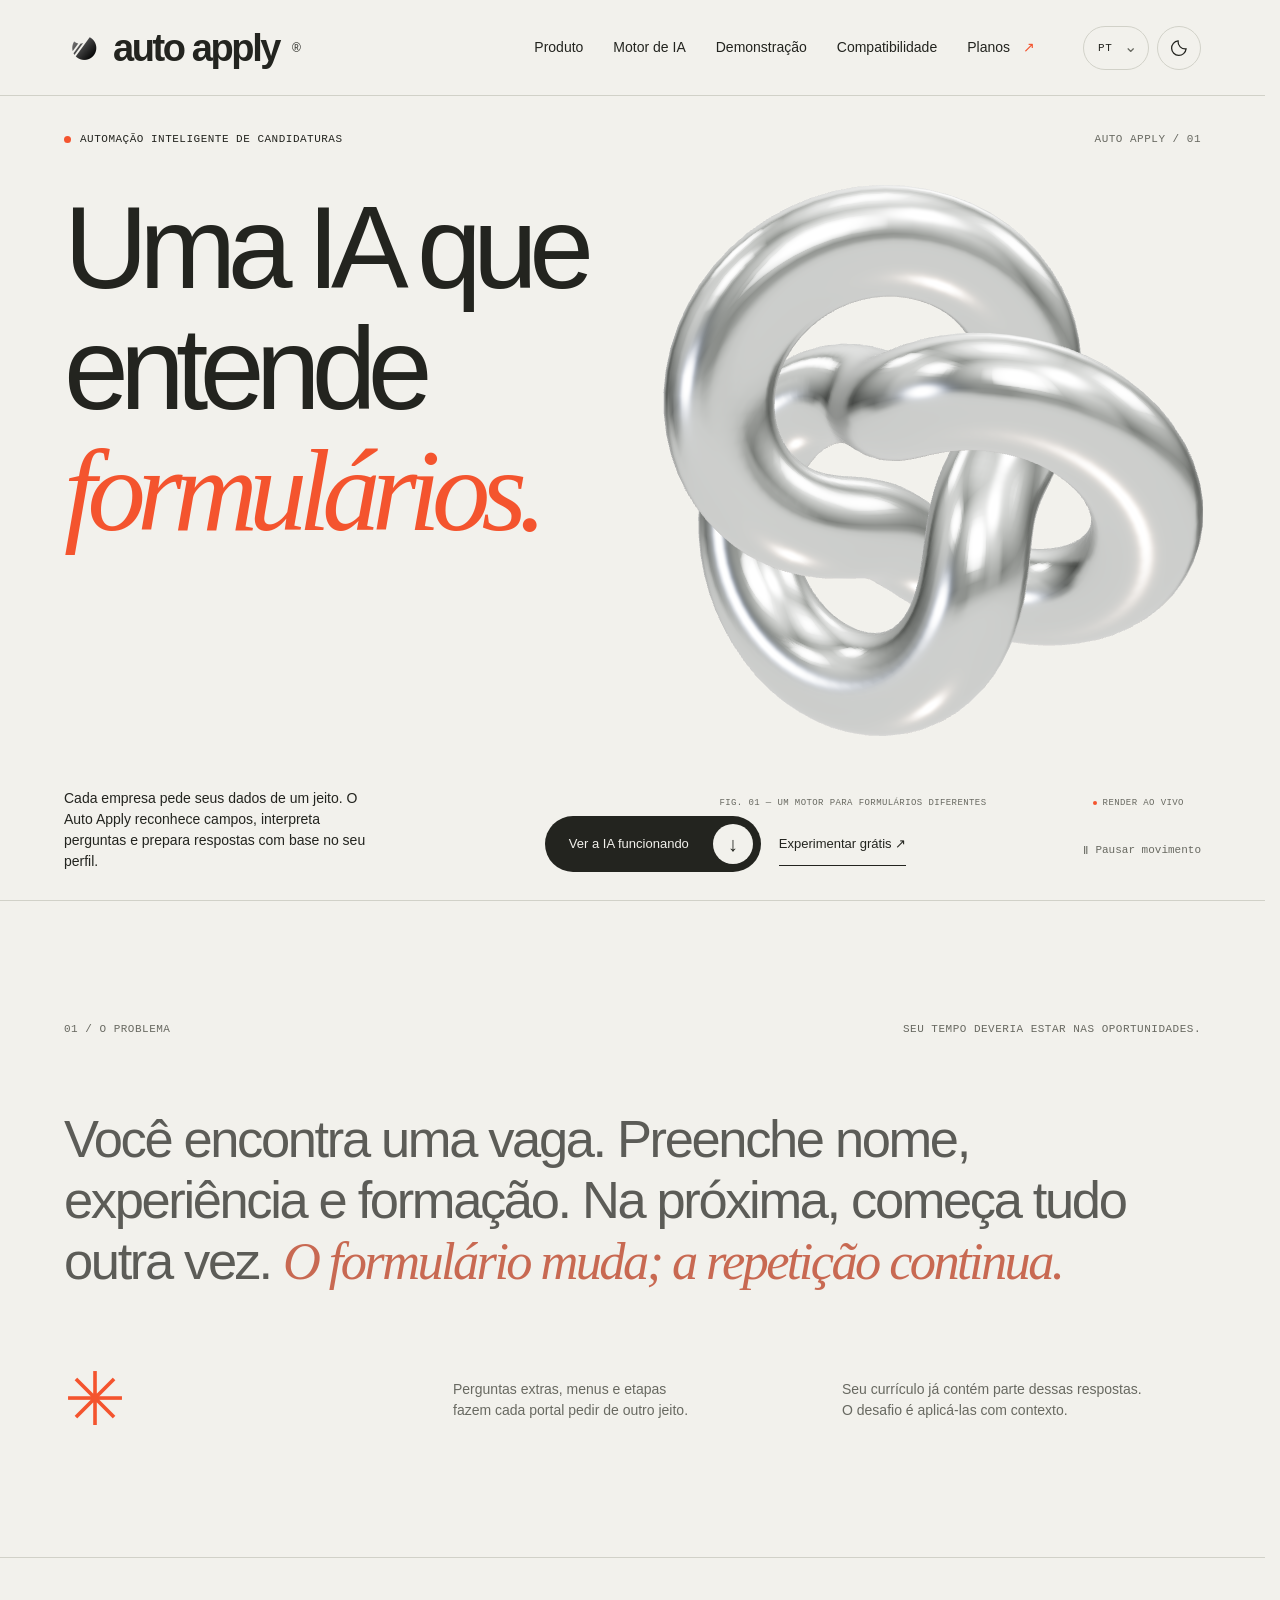
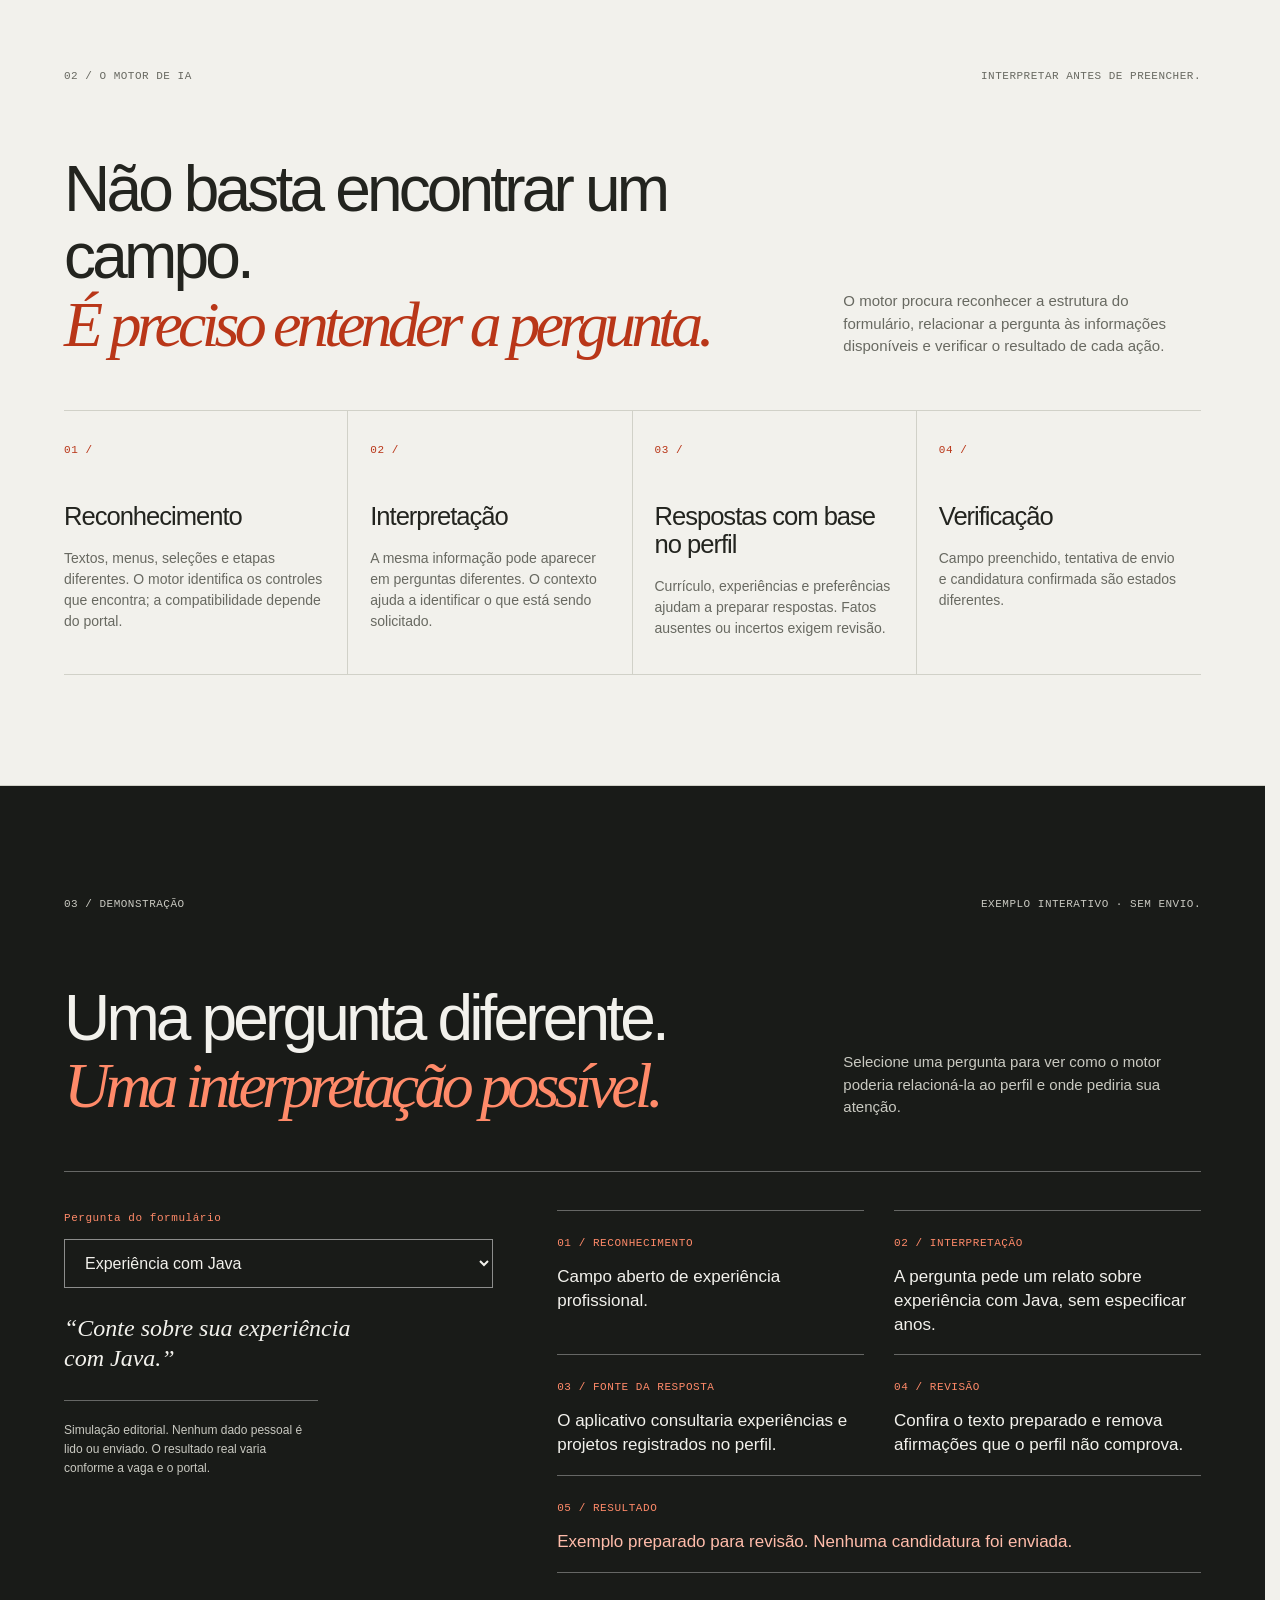
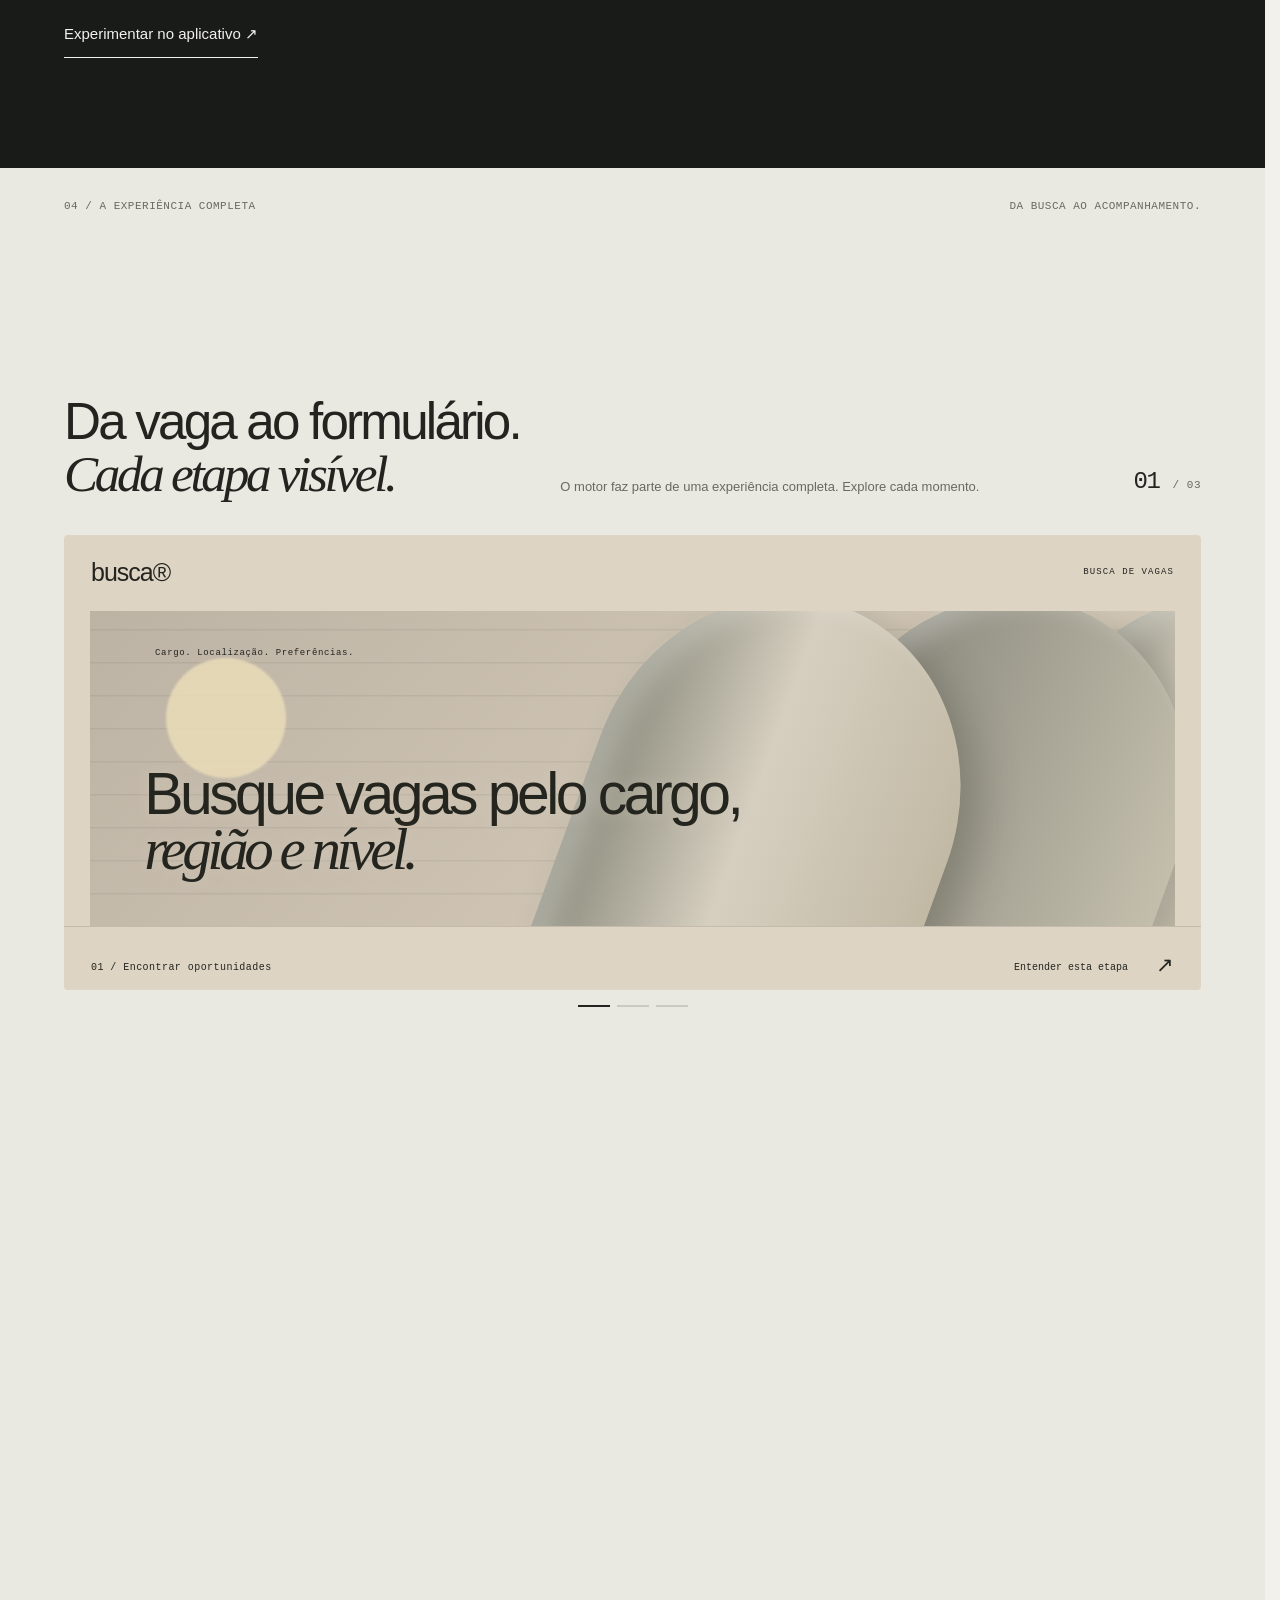
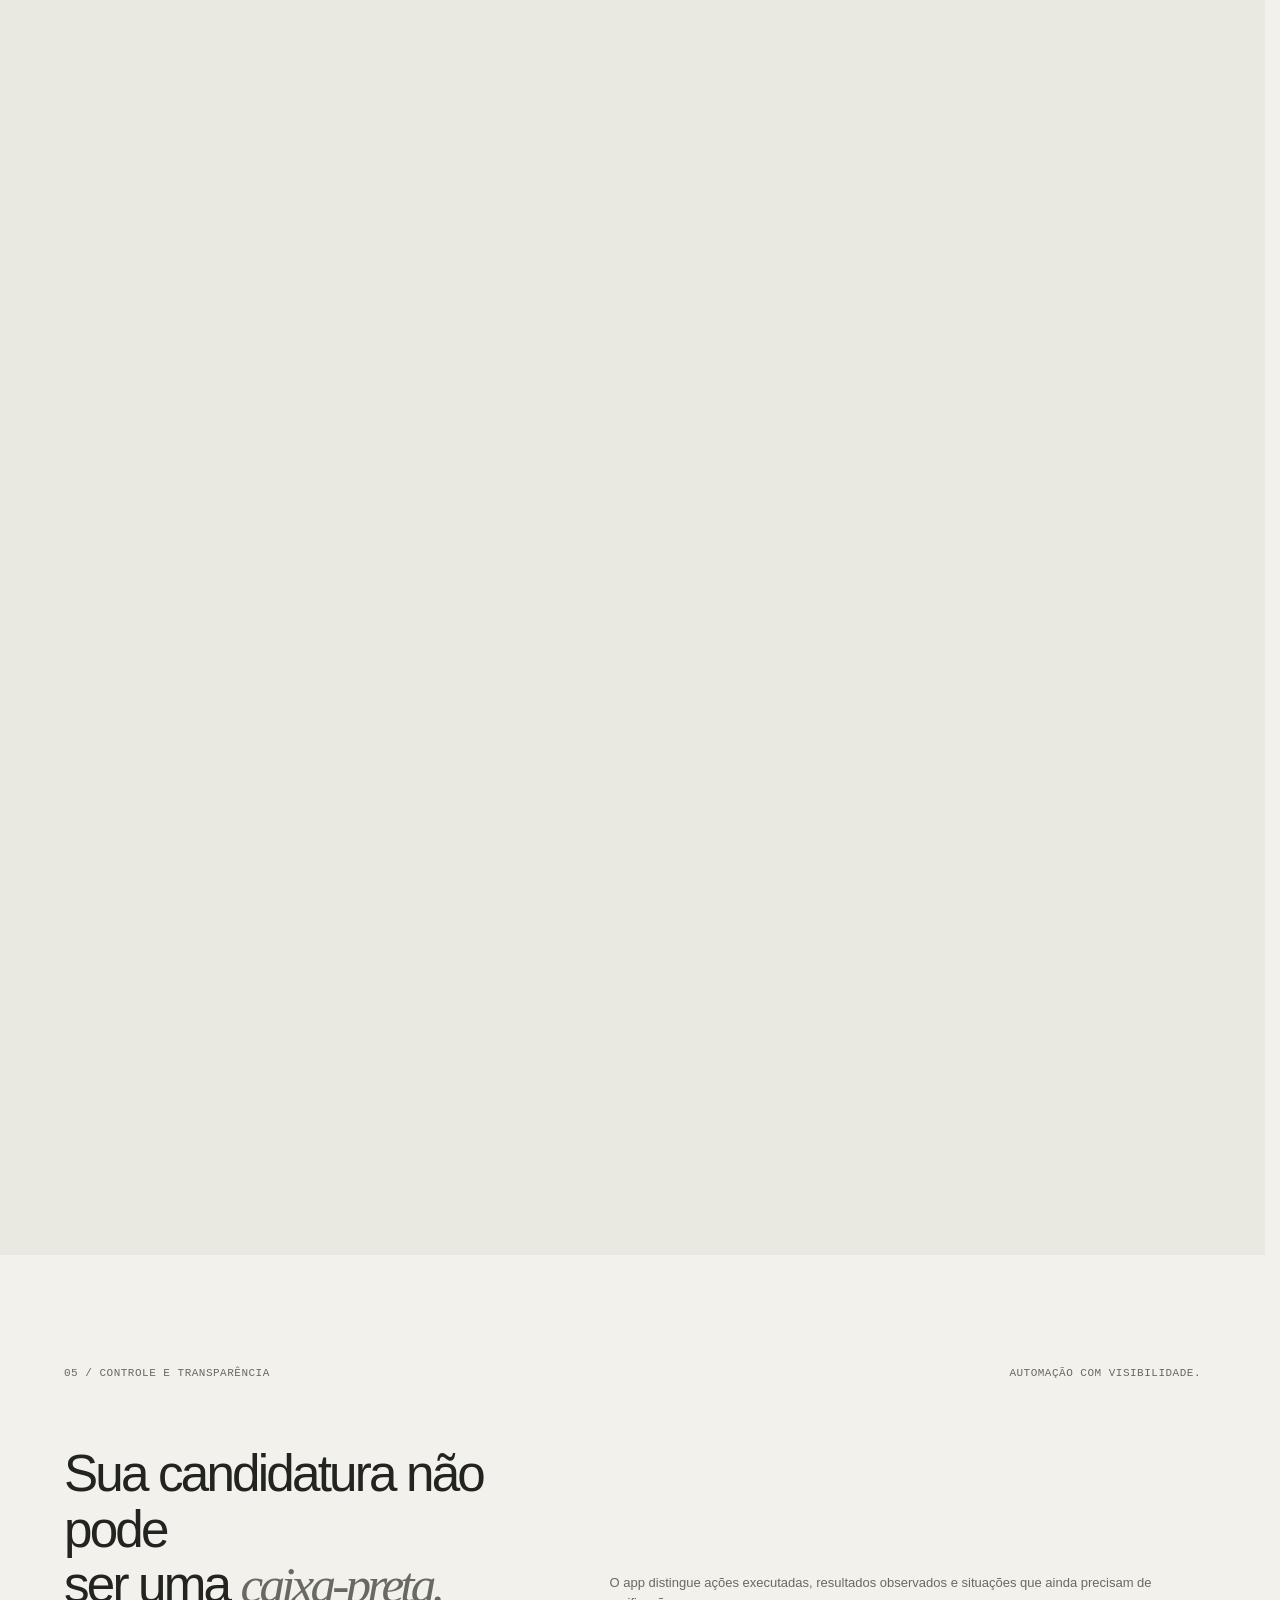
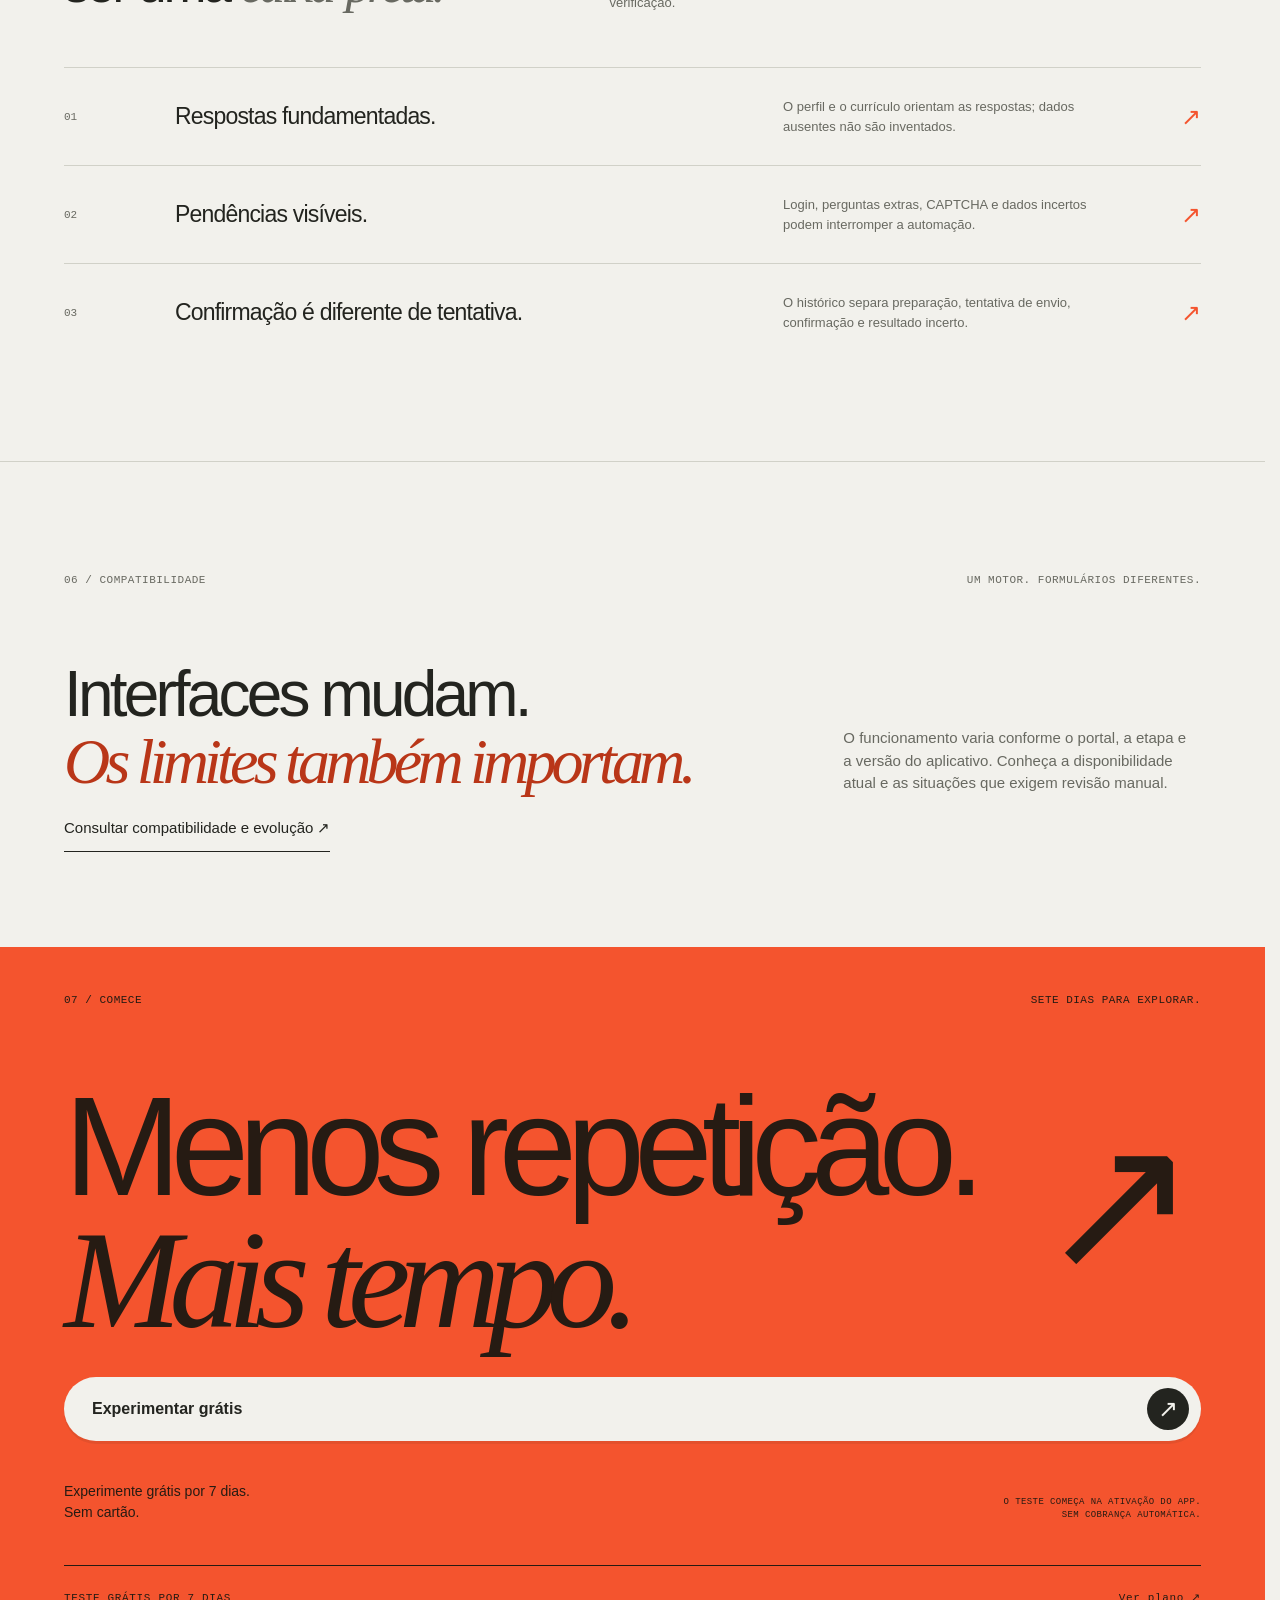
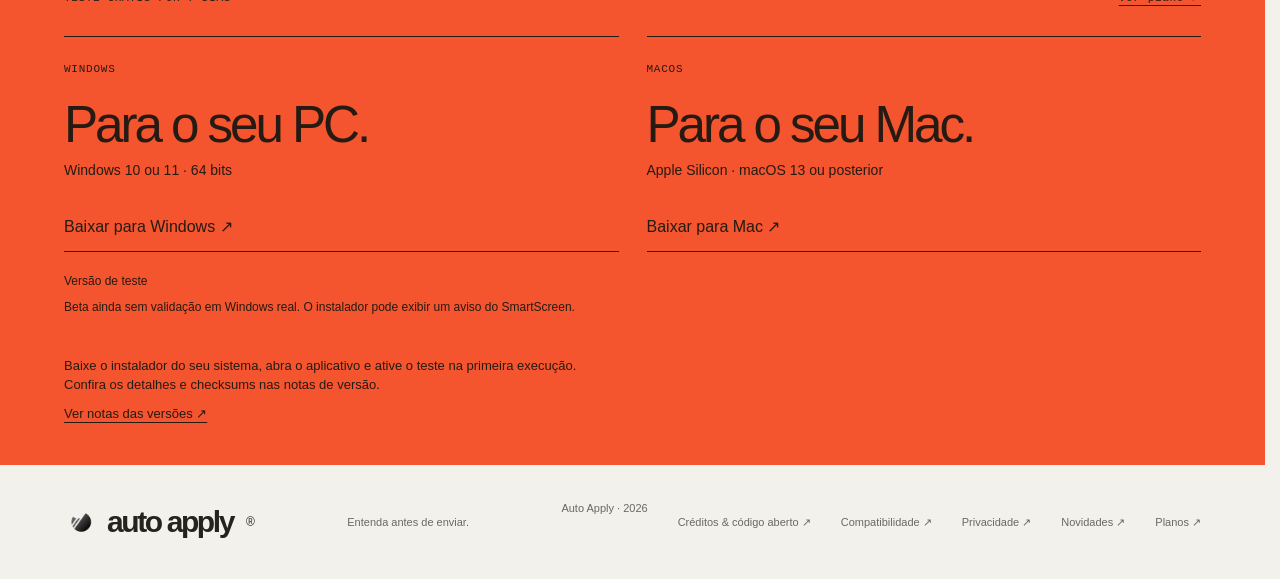
==== docs/index.html @ b6e3bd0e "Pin build 217 as site download fallback" ====
<!DOCTYPE html>

<html lang="pt-BR">
<head>
<meta charset="utf-8"/>
<meta content="width=device-width,initial-scale=1" name="viewport"/>
<script src="bootstrap.js"></script>
<meta content="#f2f1ec" name="theme-color"/>
<meta content="Conheça o motor do Auto Apply: ele interpreta formulários, prepara respostas com seu perfil e distingue etapas de candidaturas confirmadas." name="description"/>
<title>Auto Apply — Uma IA que entende formulários de candidatura.</title>
<link rel="icon" type="image/svg+xml" href="assets/app-icon.png"/><link rel="apple-touch-icon" href="assets/app-icon.png"/><link href="style.css?v=213" rel="stylesheet"/>
<script type="importmap">
      { "imports": { "three": "./vendor/three.module.js" } }
    </script>
<script defer="" src="vendor/gsap.min.js"></script>
<script defer="" src="vendor/ScrollTrigger.min.js"></script>
<script defer="" src="downloads.js?v=217"></script>
<meta content="website" property="og:type"/>
<meta content="Auto Apply — Uma IA que entende formulários de candidatura." property="og:title"/>
<meta content="Conheça o motor do Auto Apply: ele interpreta formulários, prepara respostas com seu perfil e distingue etapas de candidaturas confirmadas." property="og:description"/>
<meta content="https://souzaeu.github.io/Auto-apply-downloads/assets/app-icon.png" property="og:image"/><meta content="pt_BR" property="og:locale"/>
</head>
<body>
<a class="skip" data-i18n="skip" href="#main">Ir ao conteúdo</a>
<div aria-hidden="true" class="progress"></div>
<header class="header">
<a aria-label="Auto Apply, início" class="logo" data-i18n-aria-label="home" href="#inicio"><img src="assets/app-icon.png" alt=""/>auto apply<sup>®</sup></a>
<nav aria-label="Principal" class="nav" data-i18n-aria-label="nav">
<a data-i18n="nav.vision" href="#visao">Produto</a><a data-i18n="nav.process" href="#motor">Motor de IA</a><a data-i18n="nav.explorations" href="#demonstracao">Demonstração</a><a data-i18n="nav.compatibility" href="compatibilidade.html">Compatibilidade</a><a class="text-button" data-i18n="nav.create" href="planos.html">Planos <span>↗</span></a>
</nav>
<div class="header-actions">
<div class="preferences">
<label class="language-control"><span class="sr-only" data-i18n="language">Idioma</span><select aria-label="Idioma" class="language-select" data-i18n-aria-label="language">
<option lang="pt-BR" value="pt-BR">PT</option>
<option lang="en" value="en">EN</option>
<option lang="es" value="es">ES</option></select><span aria-hidden="true">⌄</span></label><button aria-label="Ativar tema escuro" class="theme-toggle" type="button">
<svg aria-hidden="true" class="icon-moon" fill="none" stroke="currentColor" stroke-width="1.5" viewbox="0 0 24 24">
<path d="M20.5 13.1A8.7 8.7 0 0 1 10.9 3.5a8.7 8.7 0 1 0 9.6 9.6Z"></path></svg><svg aria-hidden="true" class="icon-sun" fill="none" stroke="currentColor" stroke-width="1.5" viewbox="0 0 24 24">
<circle cx="12" cy="12" r="3.5"></circle>
<path d="M12 2v2m0 16v2M2 12h2m16 0h2M5 5l1.5 1.5m11 11L19 19M5 19l1.5-1.5m11-11L19 5"></path>
</svg>
</button>
</div>
<button aria-controls="mobile-nav" aria-expanded="false" aria-haspopup="dialog" class="menu-button" data-i18n="menu" type="button">
          Menu <span aria-hidden="true" class="menu-icon"><i></i><i></i></span>
</button>
</div>
</header>
<dialog aria-labelledby="menu-title" class="mobile-nav" id="mobile-nav">
<div class="mobile-nav-head">
<span data-i18n="menu.title" id="menu-title">Explore o Auto Apply</span><button aria-label="Fechar menu" class="mobile-close" data-i18n-aria-label="menu.close" type="button">
          ×
        </button>
</div>
<nav aria-label="Navegação móvel" data-i18n-aria-label="menu.nav">
<a data-i18n="mobile.vision" href="#visao"><small>01</small>Produto<span aria-hidden="true">↗</span></a><a data-i18n="mobile.process" href="#motor"><small>02</small>Motor de IA<span aria-hidden="true">↗</span></a><a data-i18n="mobile.explorations" href="#demonstracao"><small>03</small>Demonstração<span aria-hidden="true">↗</span></a><a data-i18n="mobile.compatibility" href="compatibilidade.html"><small>04</small>Compatibilidade<span aria-hidden="true">↗</span></a><a data-i18n="mobile.plans" href="planos.html"><small>05</small>Planos<span aria-hidden="true">↗</span></a><a data-i18n="mobile.contact" href="#download"><small>06</small>Baixar<span aria-hidden="true">↗</span></a>
</nav>
<a class="mobile-cta" data-i18n="start" href="#download">Experimentar grátis <span aria-hidden="true">↗</span></a>
<p class="mobile-nav-note" data-i18n="menu.note">Sua busca começa por aqui.</p>
<div class="mobile-preferences">
<span data-i18n="preferences">Do seu jeito</span>
<div class="preferences">
<label class="language-control"><span class="sr-only" data-i18n="language">Idioma</span><select aria-label="Idioma" class="language-select" data-i18n-aria-label="language">
<option lang="pt-BR" value="pt-BR">PT</option>
<option lang="en" value="en">EN</option>
<option lang="es" value="es">ES</option></select><span aria-hidden="true">⌄</span></label><button aria-label="Ativar tema escuro" class="theme-toggle" type="button">
<svg aria-hidden="true" class="icon-moon" fill="none" stroke="currentColor" stroke-width="1.5" viewbox="0 0 24 24">
<path d="M20.5 13.1A8.7 8.7 0 0 1 10.9 3.5a8.7 8.7 0 1 0 9.6 9.6Z"></path></svg><svg aria-hidden="true" class="icon-sun" fill="none" stroke="currentColor" stroke-width="1.5" viewbox="0 0 24 24">
<circle cx="12" cy="12" r="3.5"></circle>
<path d="M12 2v2m0 16v2M2 12h2m16 0h2M5 5l1.5 1.5m11 11L19 19M5 19l1.5-1.5m11-11L19 5"></path>
</svg>
</button>
</div>
</div>
</dialog>
<main id="main">
<section class="hero wrap" id="inicio">
<div class="eyebrow hero-label" data-i18n="hero.label"><i></i> AUTOMAÇÃO INTELIGENTE DE CANDIDATURAS <span class="concept">AUTO APPLY / 01</span></div>
<div class="hero-type">
<h1>
<span class="line"><span data-i18n="hero.line1">Uma IA que</span></span><span class="line"><span data-i18n="hero.line2">entende</span></span><span class="line"><span class="italic" data-i18n="hero.line3">formulários.</span></span>
</h1>
</div>
<div aria-label="Escultura metálica tridimensional em movimento" class="sculpture" data-i18n-aria-label="sculpture" role="img">
<div aria-hidden="true" class="sculpture-fallback"></div>
<canvas aria-hidden="true" id="sculpture"></canvas>
<div class="object-caption">
<span data-i18n="sculpture.caption">FIG. 01 — UM MOTOR PARA FORMULÁRIOS DIFERENTES</span><span class="live-dot" data-i18n="render.fallback">MODO COMPATÍVEL</span>
</div>
</div>
<div class="hero-bottom">
<p data-i18n="hero.note">Cada empresa pede seus dados de um jeito. O Auto Apply reconhece campos, interpreta perguntas e prepara respostas com base no seu perfil.</p>
<div class="hero-links"><a class="round-link" href="#demonstracao"><span data-i18n="explore">Ver a IA funcionando</span><b aria-hidden="true">↓</b></a><a class="hero-trial" href="#download" data-i18n="hero.trial">Experimentar grátis ↗</a></div><button aria-label="Reduzir movimento" aria-pressed="false" class="motion" id="motion">
            Ⅱ <span>Pausar movimento</span>
</button>
</div>
</section>
<section class="vision wrap" id="visao" tabindex="-1">
<div class="section-tag">
<span data-i18n="vision.tag">01 / O PROBLEMA</span><span data-i18n="vision.tagline">SEU TEMPO DEVERIA ESTAR NAS OPORTUNIDADES.</span>
</div>
<h2 class="manifesto" data-i18n="vision.manifesto">Você encontra uma vaga. Preenche nome, experiência e formação. Na próxima, começa tudo outra vez. <em>O formulário muda; a repetição continua.</em></h2>
<div class="vision-bottom">
<span aria-hidden="true" class="asterisk">✳</span>
<p data-i18n="vision.parts">Perguntas extras, menus e etapas<br/>fazem cada portal pedir de outro jeito.</p>
<p data-i18n="vision.lab">Seu currículo já contém parte dessas respostas.<br/>O desafio é aplicá-las com contexto.</p>
</div>
</section>
<section class="product-section wrap" id="motor">
<div class="section-tag"><span data-i18n="motor.tag">02 / O MOTOR DE IA</span><span data-i18n="motor.tagline">INTERPRETAR ANTES DE PREENCHER.</span></div>
<div class="product-heading"><h2 data-i18n="motor.title">Não basta encontrar um campo.<br/><em>É preciso entender a pergunta.</em></h2><p data-i18n="motor.intro">O motor procura reconhecer a estrutura do formulário, relacionar a pergunta às informações disponíveis e verificar o resultado de cada ação.</p></div>
<div class="capability-grid">
<article><span>01 /</span><h3 data-i18n="motor.recognition">Reconhecimento</h3><p data-i18n="motor.recognition.body">Textos, menus, seleções e etapas diferentes. O motor identifica os controles que encontra; a compatibilidade depende do portal.</p></article>
<article><span>02 /</span><h3 data-i18n="motor.interpretation">Interpretação</h3><p data-i18n="motor.interpretation.body">A mesma informação pode aparecer em perguntas diferentes. O contexto ajuda a identificar o que está sendo solicitado.</p></article>
<article><span>03 /</span><h3 data-i18n="motor.answers">Respostas com base no perfil</h3><p data-i18n="motor.answers.body">Currículo, experiências e preferências ajudam a preparar respostas. Fatos ausentes ou incertos exigem revisão.</p></article>
<article><span>04 /</span><h3 data-i18n="motor.verification">Verificação</h3><p data-i18n="motor.verification.body">Campo preenchido, tentativa de envio e candidatura confirmada são estados diferentes.</p></article>
</div>
</section>
<section class="demo-section wrap" id="demonstracao">
<div class="section-tag"><span data-i18n="demo.tag">03 / DEMONSTRAÇÃO</span><span data-i18n="demo.tagline">EXEMPLO INTERATIVO · SEM ENVIO.</span></div>
<div class="product-heading"><h2 data-i18n="demo.title">Uma pergunta diferente.<br/><em>Uma interpretação possível.</em></h2><p data-i18n="demo.intro">Selecione uma pergunta para ver como o motor poderia relacioná-la ao perfil e onde pediria sua atenção.</p></div>
<div class="demo-shell"><div class="demo-picker"><label for="demo-question" data-i18n="demo.label">Pergunta do formulário</label><select id="demo-question"><option value="experience" data-i18n="demo.option.experience">Experiência com Java</option><option value="education" data-i18n="demo.option.education">Formação acadêmica</option><option value="authorization" data-i18n="demo.option.authorization">Autorização de trabalho</option></select><p class="demo-question-text" id="demo-question-text">“Conte sobre sua experiência com Java.”</p><p data-i18n="demo.disclaimer">Simulação editorial. Nenhum dado pessoal é lido ou enviado. O resultado real varia conforme a vaga e o portal.</p></div><div class="demo-result" aria-live="polite" aria-atomic="true"><div><small data-i18n="demo.field">01 / RECONHECIMENTO</small><p id="demo-recognition">Campo aberto de experiência profissional.</p></div><div><small data-i18n="demo.meaning">02 / INTERPRETAÇÃO</small><p id="demo-interpretation">A pergunta pede um relato sobre experiência com Java, sem especificar anos.</p></div><div><small data-i18n="demo.source">03 / FONTE DA RESPOSTA</small><p id="demo-source">O aplicativo consultaria experiências e projetos registrados no perfil.</p></div><div><small data-i18n="demo.review">04 / REVISÃO</small><p id="demo-review">Confira o texto preparado e remova afirmações que o perfil não comprova.</p></div><div class="demo-status"><small data-i18n="demo.outcome">05 / RESULTADO</small><p id="demo-outcome">Exemplo preparado para revisão. Nenhuma candidatura foi enviada.</p></div></div></div>
<a class="inline-action" data-i18n="demo.cta" href="#download">Experimentar no aplicativo ↗</a>
</section>
<section class="experiments" id="experimentos">
<div class="wrap section-tag">
<span data-i18n="work.tag">04 / A EXPERIÊNCIA COMPLETA</span><span data-i18n="work.tagline">DA BUSCA AO ACOMPANHAMENTO.</span>
</div>
<div class="showcase">
<div class="showcase-sticky">
<div class="showcase-header wrap">
<h2 data-i18n="work.title">A busca, o perfil<br/><em>e cada resultado.</em></h2>
<p data-i18n="work.note">O motor faz parte de uma experiência completa. Explore cada momento.</p>
<span class="scene-count"><b id="scene-number">01</b> / 03</span>
</div>
<div class="project-stage wrap">
<article class="project project-orbe" data-project="0">
<div class="project-meta">
<span data-i18n="stage.search">busca®</span><span data-i18n="orbe.category">BUSCA DE VAGAS</span>
</div>
<div class="orbe-art">
<div class="arch arch-one"></div>
<div class="arch arch-two"></div>
<div class="arch arch-three"></div>
<div class="orbe-sun"></div>
<div class="art-caption" data-i18n="orbe.title">Encontre<br/><em>oportunidades.</em></div>
<span class="art-note" data-i18n="orbe.note">Cargo. Localização. Preferências.</span>
</div>
<div class="project-foot">
<span data-i18n="orbe.discipline">01 / Encontrar oportunidades</span><button aria-label="Entender a busca de vagas" data-case="orbe" data-i18n="case.explore" data-i18n-aria-label="orbe.explore">Entender esta etapa <span>↗</span></button>
</div>
</article>
<article class="project project-nexo" data-project="1">
<div class="project-meta">
<span data-i18n="stage.prepare">perfil✳</span><span data-i18n="nexo.category">PERFIL &amp; CURRÍCULO</span>
</div>
<div class="nexo-art">
<div class="nexo-head" data-i18n="nexo.title">Seu currículo vira<br/><em>respostas.</em></div>
<div aria-hidden="true" class="orbit-system">
<div class="orbit o1"></div>
<div class="orbit o2"></div>
<div class="orbit o3"></div>
<div class="orbit-core">a.</div>
<div class="orbit-satellite">↗</div>
</div>
<div class="nexo-chip" data-i18n="nexo.note">Seus dados, no lugar certo.</div>
</div>
<div class="project-foot">
<span data-i18n="nexo.discipline">02 / Preparar candidaturas</span><button aria-label="Entender a preparação" data-case="nexo" data-i18n="case.explore" data-i18n-aria-label="nexo.explore">Entender esta etapa <span>↗</span></button>
</div>
</article>
<article class="project project-essencia" data-project="2">
<div class="project-meta">
<span data-i18n="stage.follow">histórico.</span><span data-i18n="essencia.category">ACOMPANHAMENTO</span>
</div>
<div class="essencia-art">
<div class="essencia-title" data-i18n="essencia.title">Saiba o que foi<br/><em>confirmado.</em></div>
<div aria-hidden="true" class="vase">
<div class="vase-neck"></div>
<div class="vase-body"></div>
<div class="vase-shadow"></div>
<div class="stem s1"></div>
<div class="stem s2"></div>
</div>
<span class="essencia-note" data-i18n="essencia.note">Pendências. Envios. Recibos.</span>
</div>
<div class="project-foot">
<span data-i18n="essencia.discipline">03 / Acompanhar cada etapa</span><button aria-label="Entender o acompanhamento" data-case="essencia" data-i18n="case.explore" data-i18n-aria-label="essencia.explore">Entender esta etapa <span>↗</span></button>
</div>
</article>
</div>
<div aria-hidden="true" class="stage-progress wrap">
<span class="active"></span><span></span><span></span>
</div>
</div>
</div>
</section>
<section class="approach wrap" id="processo">
<div class="section-tag">
<span data-i18n="process.tag">05 / CONTROLE E TRANSPARÊNCIA</span><span data-i18n="process.tagline">AUTOMAÇÃO COM VISIBILIDADE.</span>
</div>
<div class="approach-head">
<h2 data-i18n="process.title">Sua candidatura não pode<br/>ser uma <em>caixa-preta.</em></h2>
<p data-i18n="process.note">O app distingue ações executadas, resultados observados e situações que ainda precisam de verificação.</p>
</div>
<div class="approach-rows">
<article>
<span>01</span>
<h3 data-i18n="process.step1">Respostas fundamentadas.</h3>
<p data-i18n="process.body1">O perfil e o currículo orientam as respostas; dados ausentes não são inventados.</p>
<b aria-hidden="true">↗</b>
</article>
<article>
<span>02</span>
<h3 data-i18n="process.step2">Pendências visíveis.</h3>
<p data-i18n="process.body2">Login, perguntas extras, CAPTCHA e dados incertos podem interromper a automação.</p>
<b aria-hidden="true">↗</b>
</article>
<article>
<span>03</span>
<h3 data-i18n="process.step3">Confirmação é diferente de tentativa.</h3>
<p data-i18n="process.body3">O histórico separa preparação, tentativa de envio, confirmação e resultado incerto.</p>
<b aria-hidden="true">↗</b>
</article>
</div>
</section>
<section class="compat-teaser wrap" id="compatibilidade"><div class="section-tag"><span data-i18n="compat.tag">06 / COMPATIBILIDADE</span><span data-i18n="compat.tagline">UM MOTOR. FORMULÁRIOS DIFERENTES.</span></div><div class="product-heading"><h2 data-i18n="compat.title">Interfaces mudam.<br/><em>Os limites também importam.</em></h2><p data-i18n="compat.body">O funcionamento varia conforme o portal, a etapa e a versão do aplicativo. Conheça a disponibilidade atual e as situações que exigem revisão manual.</p></div><a class="inline-action" data-i18n="compat.cta" href="compatibilidade.html">Consultar compatibilidade e evolução ↗</a></section>
<section class="contact wrap" id="contato">
<div class="section-tag">
<span data-i18n="contact.tag">07 / COMECE</span><span data-i18n="contact.tagline">SETE DIAS PARA EXPLORAR.</span>
</div>
<div class="contact-invite">
<h2 class="contact-title" data-i18n="contact.title">Menos repetição.<br/><em>Mais tempo.</em><span aria-hidden="true" class="contact-arrow">↗</span></h2>
<a class="contact-cta" data-i18n="start" href="#download">Experimentar grátis <span aria-hidden="true">↗</span></a>
</div>
<div class="contact-bottom">
<p data-i18n="contact.note">Experimente grátis por 7 dias.<br/>Sem cartão.</p>
<span data-i18n="contact.demo">O TESTE COMEÇA NA ATIVAÇÃO DO APP.<br/>SEM COBRANÇA AUTOMÁTICA.</span>
</div>
<div class="auto-downloads" id="download">
<div class="auto-download-heading"><span data-i18n="download.tag">TESTE GRÁTIS POR 7 DIAS</span><a data-i18n="download.plans" href="planos.html">Ver plano ↗</a></div>
<div class="auto-download-grid">
<article data-platform-card="windows"><span class="auto-platform">WINDOWS</span><h3 data-i18n="download.windows.title">Para o seu PC.</h3><p data-i18n="download.windows.note">Windows 10 ou 11 · 64 bits</p><a data-download-platform="windows" data-i18n="download.windows.button" href="https://github.com/SouzaEu/Auto-apply-downloads/releases/download/v2026.11.15.217-windows-beta/CV-Auto-Windows-Setup.exe">Baixar para Windows ↗</a><p class="auto-fine" data-platform-status="windows">Versão beta</p><p class="auto-fine" data-i18n="download.windows.warning">Beta ainda sem validação em Windows real. O instalador pode exibir um aviso do SmartScreen.</p></article>
<article data-platform-card="macos"><span class="auto-platform">MACOS</span><h3 data-i18n="download.macos.title">Para o seu Mac.</h3><p data-i18n="download.macos.note">Apple Silicon · macOS 13 ou posterior</p><a data-download-platform="macos" data-i18n="download.macos.button" href="https://github.com/SouzaEu/Auto-apply-downloads/releases/download/v2026.11.15.217/CV-Auto-macos-arm64.dmg">Baixar para Mac ↗</a></article>
</div>
<p class="download-instructions" data-i18n="download.instructions">Baixe o instalador do seu sistema, abra o aplicativo e ative o teste na primeira execução. Confira os detalhes e checksums nas notas de versão.</p><a class="download-releases" data-i18n="plan.releases" href="https://github.com/SouzaEu/Auto-apply-downloads/releases">Ver notas das versões ↗</a>
</div></section>
</main>
<footer class="footer wrap">
<a class="logo" href="#inicio"><img src="assets/app-icon.png" alt=""/>auto apply<sup>®</sup></a><span data-i18n="footer.tagline">Entenda antes de enviar.</span>
<div>
<span data-i18n="footer.concept">Auto Apply · 2026</span><a data-i18n="footer.credits" href="CREDITOS.md">Créditos &amp; código aberto ↗</a>
<a data-i18n="footer.compatibility" href="compatibilidade.html">Compatibilidade ↗</a><a data-i18n="footer.privacy" href="compatibilidade.html#privacidade">Privacidade ↗</a><a data-i18n="footer.changelog" href="https://github.com/SouzaEu/Auto-apply-downloads/releases">Novidades ↗</a><a data-i18n="footer.plans" href="planos.html">Planos ↗</a></div>
</footer>
<dialog aria-labelledby="case-title" class="dialog case-dialog" id="case-dialog">
<button aria-label="Fechar" class="dialog-close" data-i18n-aria-label="close">×</button>
<div class="eyebrow" data-i18n="case.tag">ETAPA DO AUTO APPLY</div>
<h2 id="case-title"></h2>
<p id="case-description"></p>
<dl>
<dt data-i18n="case.direction">O que acontece</dt>
<dd id="case-direction"></dd>
<dt data-i18n="case.intent">Sua revisão</dt>
<dd id="case-intent"></dd>
</dl>
<p class="small" data-i18n="case.note">As ilustrações são conceituais. Os resultados reais dependem de cada vaga e portal.</p>
<button class="button" data-i18n="case.next" id="case-next">Ver downloads ↗</button>
</dialog>
<noscript><div class="nojs" data-i18n="nojs">Você pode ler esta página sem JavaScript. Ative-o para usar o menu, idiomas, 3D e rolagem interativa.</div></noscript>
<script src="scene.js?v=200" type="module"></script>
<script src="app.js?v=200" type="module"></script>
<script src="demo.js?v=211" type="module"></script>
</body>
</html>
---- docs/style.css ----
@font-face {
  font-family: Forma;
  src: local('Helvetica Neue');
  font-display: swap;
}
:root {
  --paper: #f2f1ec;
  --ink: #23241f;
  --muted: #686961;
  --line: #d1d1c8;
  --accent: #f4542e;
  --ease: cubic-bezier(0.16, 1, 0.3, 1);
}
* {
  box-sizing: border-box;
}
html {
  scroll-padding-top: 95px;
}
body {
  margin: 0;
  color: var(--ink);
  background: var(--paper);
  font:
    16px/1.5 Forma,
    'Helvetica Neue',
    Arial,
    sans-serif;
  -webkit-font-smoothing: antialiased;
}
button,
a,
input,
textarea,
select {
  -webkit-tap-highlight-color: transparent;
}
a {
  color: inherit;
  text-decoration: none;
}
button {
  font: inherit;
  color: inherit;
  cursor: pointer;
}
button:disabled {
  cursor: default;
}
button,
a {
  touch-action: manipulation;
}
button {
  border: 0;
  background: none;
}
a:focus-visible,
button:focus-visible,
textarea:focus-visible,
select:focus-visible,
summary:focus-visible {
  outline: 2px solid var(--accent);
  outline-offset: 6px;
}
::selection {
  color: var(--paper);
  background: var(--accent);
}
.wrap {
  max-width: 1600px;
  margin: 0 auto;
  padding-left: 5vw;
  padding-right: 5vw;
}
.header {
  height: 96px;
  display: flex;
  align-items: center;
  justify-content: space-between;
  padding: 0 5vw;
  border-bottom: 1px solid var(--line);
  position: relative;
  z-index: 5;
}
.logo {
  display: inline-flex;
  align-items: center;
  gap: 9px;
  white-space: nowrap;
  font-size: 38px;
  line-height: 1;
  font-weight: 650;
  letter-spacing: -2.4px;
}
.logo img {
  width: 40px;
  height: 40px;
  padding: 4px;
  border-radius: 10px;
  background: transparent;
  object-fit: contain;
  flex: none;
}
.logo sup {
  font: 12px Arial;
  vertical-align: top;
  margin-left: 4px;
  letter-spacing: 0;
}
.nav {
  display: flex;
  align-items: center;
  gap: 42px;
  font-size: 14px;
}
.nav sup {
  font-size: 9px;
  margin-left: 3px;
  color: var(--muted);
}
.nav a {
  position: relative;
}
.nav a:after {
  content: '';
  height: 1px;
  position: absolute;
  left: 0;
  right: 0;
  bottom: -5px;
  background: var(--ink);
  transform: scaleX(0);
  transform-origin: left;
  transition: transform 0.4s var(--ease);
}
.nav a:hover:after {
  transform: scaleX(1);
}
.text-button {
  padding: 0;
  text-align: left;
}
.text-button span {
  margin-left: 13px;
  color: var(--accent);
}
.progress {
  position: fixed;
  top: 0;
  left: 0;
  height: 3px;
  background: var(--accent);
  width: 100%;
  transform: scaleX(0);
  transform-origin: left;
  z-index: 20;
  pointer-events: none;
}
.eyebrow,
.section-tag,
.object-caption,
.scene-count,
.project-meta,
.project-foot,
.stage-progress,
.small,
.contact-bottom > span {
  font:
    11px/1.5 'Courier New',
    monospace;
  letter-spacing: 0.045em;
}
.hero {
  position: relative;
  min-height: calc(100svh - 96px);
  padding-top: 35px;
  display: flex;
  flex-direction: column;
  isolation: isolate;
}
.hero-label {
  display: flex;
  align-items: center;
  gap: 9px;
  position: relative;
  z-index: 2;
}
.hero-label i {
  width: 7px;
  height: 7px;
  background: var(--accent);
  border-radius: 100%;
  display: inline-block;
}
.concept {
  margin-left: auto;
  color: var(--muted);
}
.hero-type {
  position: relative;
  z-index: 2;
  pointer-events: none;
  padding: 46px 0 38px;
  width: 65%;
}
h1 {
  font-size: clamp(76px, 9.1vw, 156px);
  line-height: 0.94;
  letter-spacing: -0.075em;
  font-weight: 500;
  margin: 0;
}
.line {
  display: block;
  padding-bottom: 0.1em;
  overflow: hidden;
}
.line > span {
  display: block;
}
.italic,
em {
  font-family: Georgia, 'Times New Roman', serif;
  font-weight: 400;
  font-style: italic;
  letter-spacing: -0.075em;
}
.italic {
  color: var(--accent);
}
.sculpture {
  position: absolute;
  z-index: 1;
  right: 1vw;
  top: 40px;
  width: 54%;
  height: calc(100% - 110px);
  min-height: 440px;
  display: grid;
  place-items: center;
  pointer-events: none;
}
.sculpture canvas {
  width: 100%;
  height: 100%;
  position: absolute;
  inset: 0;
  opacity: 0;
  transition: opacity 1s;
}
.sculpture.ready canvas {
  opacity: 1;
}
.sculpture.ready .sculpture-fallback {
  opacity: 0;
}
.sculpture-fallback {
  width: 60%;
  aspect-ratio: 1;
  border-radius: 48%;
  background: conic-gradient(
    from 30deg,
    #9c9e96,
    #eeeeda 12%,
    #454a44 27%,
    #e8e9e4 41%,
    #979d9b 58%,
    #333e3b 65%,
    #d8dbd6 80%,
    #9c9e96
  );
  box-shadow:
    inset 14px 8px 24px #fff9,
    20px 25px 60px #252a2a22;
  transform: rotate(-22deg);
  transition: opacity 0.5s;
  mask-image: radial-gradient(circle, transparent 27%, #000 28%);
}
.object-caption {
  position: absolute;
  left: 22%;
  right: 10%;
  bottom: 20px;
  font-size: 9px;
  display: flex;
  justify-content: space-between;
  gap: 15px;
  color: var(--muted);
}
.live-dot:before {
  content: '';
  display: inline-block;
  width: 4px;
  height: 4px;
  background: var(--accent);
  border-radius: 50%;
  margin-right: 6px;
}
.hero-bottom {
  position: relative;
  z-index: 2;
  display: flex;
  justify-content: space-between;
  align-items: flex-end;
  gap: 20px;
  padding-bottom: 28px;
  margin-top: auto;
}
.hero-bottom p {
  font-size: 14px;
  line-height: 1.5;
  margin: 0;
}
.round-link {
  display: flex;
  align-items: center;
  gap: 30px;
  font-size: 12px;
  margin-left: 15%;
}
.round-link b {
  font-size: 22px;
  font-weight: 400;
  border: 1px solid var(--line);
  border-radius: 50%;
  height: 53px;
  width: 53px;
  display: grid;
  place-items: center;
  transition:
    background 0.3s,
    color 0.3s;
}
.round-link:hover b {
  background: var(--ink);
  color: var(--paper);
}
.motion {
  font:
    11px 'Courier New',
    monospace;
  display: flex;
  gap: 7px;
  align-items: center;
  padding: 10px 0;
  color: var(--muted);
}
.vision {
  padding-top: 120px;
  padding-bottom: 120px;
  border-top: 1px solid var(--line);
}
.section-tag {
  display: flex;
  justify-content: space-between;
  gap: 20px;
  padding-bottom: 30px;
  color: var(--muted);
}
.manifesto {
  font-size: clamp(32px, 4.1vw, 65px);
  font-weight: 400;
  line-height: 1.17;
  letter-spacing: -0.045em;
  max-width: 1100px;
  margin: 40px 0 70px;
}
.manifesto em {
  color: var(--accent);
  letter-spacing: -0.05em;
}
.manifesto .word {
  display: inline-block;
}
.vision-bottom {
  display: grid;
  grid-template-columns: 1fr 1fr 1fr;
  align-items: center;
  gap: 30px;
  font-size: 14px;
  color: var(--muted);
}
.asterisk {
  color: var(--accent);
  font-size: 74px;
  line-height: 1;
}
.vision-bottom p {
  margin: 0;
}
.experiments {
  padding-top: 30px;
  background: #e9e9e2;
}
.showcase {
  position: relative;
}
.showcase-sticky {
  padding-top: 35px;
  padding-bottom: 30px;
}
.showcase-header {
  display: flex;
  align-items: flex-end;
  justify-content: space-between;
  padding-bottom: 35px;
  gap: 30px;
}
.showcase-header h2 {
  font-size: clamp(40px, 4.7vw, 74px);
  letter-spacing: -0.055em;
  line-height: 1.02;
  font-weight: 400;
  margin: 0;
}
.showcase-header h2 em {
  letter-spacing: -0.065em;
}
.showcase-header p {
  font-size: 13px;
  color: var(--muted);
  margin: 0 10% 4px 0;
}
.scene-count {
  color: var(--muted);
  white-space: nowrap;
}
.scene-count b {
  font-weight: 400;
  color: var(--ink);
  font-size: 24px;
  letter-spacing: -0.06em;
  margin-right: 6px;
}
.project-stage {
  position: relative;
}
.project {
  margin-bottom: 25px;
  position: relative;
  overflow: hidden;
  border-radius: 4px;
  background: #ded4c4;
  transform-origin: 50% 50%;
}
.project-meta,
.project-foot {
  display: flex;
  justify-content: space-between;
  align-items: center;
  padding: 19px 27px;
  font-size: 10px;
}
.project-meta > span:first-child {
  font-family: Arial, sans-serif;
  font-size: 25px;
  letter-spacing: -1px;
  font-weight: 500;
}
.project-meta > span:last-child {
  font-size: 9px;
  letter-spacing: 0.12em;
}
.project-foot {
  position: relative;
  z-index: 2;
  border-top: 1px solid #2222;
}
.project-foot button {
  padding: 8px 0;
  font: inherit;
  display: flex;
  align-items: center;
  gap: 28px;
}
.project-foot button span {
  font-size: 21px;
  line-height: 0.5;
  transition: transform 0.3s;
}
.project-foot button:hover span {
  transform: translate(3px, -3px);
}
.orbe-art,
.nexo-art,
.essencia-art {
  height: clamp(300px, 35vh, 440px);
  position: relative;
  overflow: hidden;
  margin: 0 26px;
}
.orbe-art {
  background: repeating-linear-gradient(0deg, transparent 0 31px, #2221 32px 33px), linear-gradient(135deg, #bdb3a4, #ddd2c1);
}
.arch {
  position: absolute;
  bottom: -25%;
  height: 130%;
  width: 34%;
  border-radius: 50% 50% 0 0;
  box-shadow:
    inset 20px 0 25px #fff4,
    25px 10px 40px #39382d44;
  transform: rotate(20deg);
  background: linear-gradient(90deg, #8b8b7c, #d6cfc0 45%, #c2b9a5);
}
.arch-one {
  left: 46%;
  z-index: 2;
}
.arch-two {
  left: 67%;
  z-index: 1;
  background: linear-gradient(90deg, #89887d, #c3beac);
}
.arch-three {
  width: 29%;
  left: 86%;
  z-index: 0;
}
.orbe-sun {
  position: absolute;
  border-radius: 50%;
  height: 120px;
  width: 120px;
  background: #eddfba;
  left: 7%;
  top: 15%;
  filter: blur(1px);
  opacity: 0.8;
}
.art-caption {
  position: absolute;
  left: 5%;
  bottom: 15%;
  font-size: clamp(35px, 4.6vw, 73px);
  line-height: 0.95;
  letter-spacing: -0.06em;
  z-index: 3;
  color: #f7f4e8;
}
.art-note {
  position: absolute;
  left: 6%;
  top: 12%;
  font: 9px 'Courier New';
  z-index: 3;
  letter-spacing: 0.07em;
}
.project-nexo {
  background: #c6c6ef;
}
.nexo-mark {
  margin-left: 3px;
  color: #5b45c4;
}
.nexo-art {
  background: repeating-linear-gradient(90deg, transparent 0 48px, #fff1 49px 50px), linear-gradient(135deg, #323277, #5452a1);
  color: #f0f0ff;
}
.nexo-head {
  position: absolute;
  z-index: 2;
  left: 7%;
  top: 19%;
  font-size: clamp(40px, 5vw, 80px);
  line-height: 0.95;
  letter-spacing: -0.065em;
}
.nexo-head em {
  color: #c0b5fc;
}
.orbit-system {
  position: absolute;
  width: 380px;
  height: 380px;
  right: 2%;
  top: 50%;
  transform: translateY(-50%);
  perspective: 600px;
}
.orbit {
  position: absolute;
  inset: 10%;
  border: 1px solid #c8c0ff88;
  border-radius: 50%;
}
.o1 {
  transform: rotateY(60deg) rotateZ(-20deg);
}
.o2 {
  transform: rotateX(62deg) rotateY(10deg);
}
.o3 {
  transform: rotate(-23deg);
}
.orbit-core {
  position: absolute;
  inset: 33%;
  display: grid;
  place-items: center;
  border-radius: 28%;
  background: linear-gradient(135deg, #d8d1ff, #7b6fcd);
  font-size: 76px;
  font-weight: 600;
  line-height: 1;
  color: #393179;
  box-shadow:
    inset 8px 10px 20px #fff6,
    20px 25px 40px #17173d55;
  transform: rotate(-12deg);
}
.orbit-satellite {
  position: absolute;
  top: 26%;
  right: 6%;
  width: 58px;
  height: 58px;
  display: grid;
  place-items: center;
  border-radius: 50%;
  font-size: 25px;
  color: #393179;
  background: #dcd6ff;
}
.nexo-chip {
  position: absolute;
  bottom: 9%;
  left: 7%;
  font: 10px 'Courier New';
  border: 1px solid #bab3e86b;
  border-radius: 30px;
  padding: 8px 14px;
}
.project-essencia {
  background: #d2d7bd;
}
.essencia-art {
  background: repeating-linear-gradient(0deg, transparent 0 39px, #26331b18 40px 41px), linear-gradient(135deg, #a9b497, #d0d8bf);
}
.essencia-title {
  position: absolute;
  left: 7%;
  top: 20%;
  font-family: Georgia, serif;
  font-size: clamp(40px, 5.5vw, 86px);
  line-height: 0.98;
  letter-spacing: -0.06em;
  color: #f7f2df;
  z-index: 2;
}
.essencia-note {
  position: absolute;
  bottom: 9%;
  left: 7%;
  font: 10px/1.6 'Courier New';
  color: #f7f2df;
}
.vase {
  position: absolute;
  right: 10%;
  top: 7%;
  height: 90%;
  width: 250px;
}
.vase-body {
  position: absolute;
  bottom: 7%;
  left: 10%;
  width: 70%;
  height: 60%;
  border-radius: 42% 42% 35% 35%;
  background: linear-gradient(100deg, #a66345, #dca47c 42%, #c28561 70%, #8c5035);
  box-shadow:
    inset 4px 0 10px #fff3,
    20px 20px 40px #37432a33;
  z-index: 2;
}
.vase-neck {
  position: absolute;
  bottom: 56%;
  left: 34%;
  width: 23%;
  height: 20%;
  border-radius: 5px 5px 30% 30%;
  background: linear-gradient(90deg, #ae6b4c, #d59d75, #a35e40);
  z-index: 3;
}
.vase-shadow {
  position: absolute;
  bottom: 0;
  left: 0;
  width: 100%;
  height: 14%;
  background: #49513855;
  filter: blur(13px);
  border-radius: 50%;
}
.stem {
  position: absolute;
  bottom: 70%;
  left: 45%;
  height: 50%;
  border-left: 3px solid #4f6041;
  transform-origin: bottom;
  transform: rotate(15deg);
  z-index: 1;
}
.stem:before,
.stem:after {
  content: '';
  position: absolute;
  left: 0;
  top: 0;
  width: 45px;
  height: 85px;
  border-radius: 0 100% 0 100%;
  background: linear-gradient(45deg, #526348, #7a8960);
  transform: rotate(10deg);
}
.stem:after {
  left: -38px;
  top: 40px;
  transform: scaleX(-1) rotate(-15deg);
}
.stem.s2 {
  transform: rotate(-22deg);
  height: 40%;
}
.stage-progress {
  display: flex;
  gap: 7px;
  justify-content: center;
  margin-top: 15px;
}
.stage-progress span {
  height: 2px;
  width: 32px;
  background: #c9cac2;
}
.stage-progress span.active {
  background: var(--ink);
}
.approach {
  padding-top: 110px;
  padding-bottom: 100px;
}
.approach-head {
  display: flex;
  justify-content: space-between;
  align-items: flex-end;
  gap: 30px;
  margin: 35px 0 55px;
}
.approach-head h2 {
  font-size: clamp(35px, 4vw, 63px);
  font-weight: 400;
  letter-spacing: -0.055em;
  line-height: 1.08;
  margin: 0;
}
.approach-head em {
  color: var(--muted);
}
.approach-head p {
  font-size: 13px;
  color: var(--muted);
  margin: 0;
}
.approach-rows article {
  display: grid;
  grid-template-columns: 8% 1fr 30% 5%;
  gap: 20px;
  align-items: center;
  border-top: 1px solid var(--line);
  padding: 29px 0;
}
.approach-rows article > span {
  font: 11px 'Courier New';
  color: var(--muted);
}
.approach-rows h3 {
  font-size: 23px;
  line-height: 1.2;
  font-weight: 400;
  letter-spacing: -0.035em;
  margin: 0;
}
.approach-rows p {
  font-size: 13px;
  color: var(--muted);
  margin: 0;
}
.approach-rows b {
  font-size: 24px;
  text-align: right;
  font-weight: 400;
  color: var(--accent);
}
.contact {
  background: var(--accent);
  padding-top: 45px;
  padding-bottom: 40px;
  color: #f8f2e8;
}
.contact .section-tag {
  color: #f8f2e8bb;
}
.contact-title {
  font-size: clamp(70px, 13vw, 210px);
  letter-spacing: -0.075em;
  line-height: 0.94;
  font-weight: 500;
  text-align: left;
  position: relative;
  width: 100%;
  padding: 42px 0 50px;
  color: inherit;
}
.contact-title em {
  letter-spacing: -0.085em;
}
.contact-arrow {
  position: absolute;
  right: 1vw;
  top: 20%;
  font-size: clamp(110px, 20vw, 300px);
  line-height: 1;
  font-weight: 300;
  transition: transform 0.7s var(--ease);
}
.contact-title:hover .contact-arrow {
  transform: translate(15px, -15px);
}
.contact-bottom {
  display: flex;
  justify-content: space-between;
  align-items: flex-end;
}
.contact-bottom p {
  font-size: 14px;
  line-height: 1.5;
  margin: 0;
}
.contact-bottom > span {
  font-size: 9px;
  text-align: right;
  color: #f8f2e8bb;
}
.footer {
  padding-top: 35px;
  padding-bottom: 35px;
  display: flex;
  align-items: center;
  justify-content: space-between;
  gap: 30px;
  font-size: 11px;
  color: var(--muted);
}
.footer .logo {
  color: var(--ink);
  font-size: 30px;
}
.footer .logo img {
  width: 34px;
  height: 34px;
}
.footer > div {
  display: flex;
  gap: 30px;
}
.menu-button,
.mobile-nav {
  display: none;
}
.dialog {
  position: fixed;
  border: 0;
  background: var(--paper);
  color: var(--ink);
  width: min(560px, calc(100% - 30px));
  max-height: 90svh;
  padding: 45px;
  overflow: auto;
  border-radius: 5px;
  box-shadow: 0 15px 100px #0003;
}
.dialog::backdrop {
  background: #20221ec2;
  backdrop-filter: blur(8px);
}
.dialog-close {
  position: absolute;
  right: 20px;
  top: 12px;
  font-size: 30px;
}
.dialog h2 {
  font-size: 52px;
  line-height: 1;
  letter-spacing: -0.055em;
  font-weight: 400;
  margin: 25px 0;
}
.dialog h2 em {
  color: var(--accent);
}
.dialog p {
  font-size: 14px;
  color: var(--muted);
}
.dialog label {
  display: block;
  font-size: 12px;
  margin: 22px 0 9px;
}
.dialog select,
.dialog textarea {
  width: 100%;
  background: transparent;
  border: 1px solid #acada4;
  color: var(--ink);
  border-radius: 3px;
  font: 14px/1.5 Arial;
  padding: 12px;
}
.dialog textarea {
  resize: vertical;
  min-height: 100px;
}
.button {
  background: var(--ink);
  color: var(--paper);
  padding: 15px 20px;
  font-size: 13px;
  border-radius: 3px;
  margin-top: 20px;
  transition: background 0.25s;
}
.button:hover {
  background: #45473e;
}
.dialog pre {
  white-space: pre-wrap;
  overflow-wrap: anywhere;
  font: 13px/1.6 'Courier New';
  padding: 20px;
  background: #e6e6de;
}
.dialog dt {
  font-size: 11px;
  text-transform: uppercase;
  letter-spacing: 0.1em;
  margin-top: 25px;
}
.dialog dd {
  margin: 6px 0 0;
  font-size: 15px;
}
.dialog .small {
  font-size: 10px;
}
.skip {
  position: fixed;
  top: -100px;
  left: 10px;
  z-index: 50;
  background: var(--ink);
  color: var(--paper);
  padding: 10px;
}
.skip:focus {
  top: 10px;
}
.nojs {
  padding: 20px;
  border-top: 1px solid var(--line);
  font-size: 13px;
}
.motion-off *,
.motion-off *:before,
.motion-off *:after {
  animation: none !important;
  scroll-behavior: auto !important;
}
.motion-off .showcase {
  height: auto !important;
}
.motion-off .showcase-sticky {
  position: relative !important;
  top: auto !important;
}
.motion-off .project {
  position: relative !important;
  inset: auto !important;
  opacity: 1 !important;
  transform: none !important;
  visibility: visible !important;
}
.motion-off .project-stage {
  height: auto !important;
}
.motion-off .stage-progress {
  display: none;
}
.motion-off .word {
  opacity: 1 !important;
}
.motion-off .hero-type .line > span {
  transform: none !important;
}
@media (min-width: 801px) {
  .enhanced .showcase {
    height: 290vh;
  }
  .enhanced .showcase-sticky {
    position: sticky;
    top: 0;
    min-height: 100svh;
    display: flex;
    flex-direction: column;
    justify-content: center;
  }
  .enhanced .showcase-sticky > .wrap {
    width: 100%;
  }
  .enhanced .project-stage {
    height: calc(clamp(300px, 35vh, 440px) + 140px);
  }
  .enhanced .project {
    position: absolute;
    inset: 0 5vw;
    margin: 0;
  }
  .enhanced .project:not(:first-child) {
    opacity: 0;
    visibility: hidden;
  }
}
@media (min-width: 1500px) {
  .hero-type {
    padding-top: 70px;
  }
  .hero {
    max-height: 1100px;
  }
  .sculpture {
    height: calc(100% - 80px);
  }
}
@media (max-width: 1100px) {
  .nav {
    gap: 25px;
  }
  .hero-type {
    width: 70%;
    padding-top: 70px;
  }
  h1 {
    font-size: 10.5vw;
  }
  .hero {
    min-height: 780px;
  }
  .sculpture {
    top: 50px;
    right: 0;
    width: 57%;
  }
  .hero-bottom {
    gap: 20px;
  }
  .round-link {
    margin-left: 0;
  }
  .object-caption {
    left: 25%;
    right: 10%;
    font-size: 8px;
  }
  .live-dot {
    display: none;
  }
  .approach-head p {
    max-width: 240px;
  }
  .approach-rows h3 {
    font-size: 21px;
  }
  .orbit-system {
    right: -3%;
    width: 320px;
    height: 320px;
  }
  .vase {
    right: 3%;
  }
}
@media (max-width: 800px) {
  .header {
    height: 77px;
  }
  .logo {
    font-size: 32px;
  }
  .logo img {
    width: 34px;
    height: 34px;
  }
  .wrap {
    padding-left: 6vw;
    padding-right: 6vw;
  }
  .header {
    padding: 0 6vw;
  }
  .nav {
    display: none;
  }
  .menu-button {
    display: flex;
    align-items: center;
    gap: 20px;
    font-size: 12px;
    padding: 10px 0;
  }
  .menu-button span {
    font-size: 24px;
  }
  .mobile-nav:not([hidden]) {
    display: flex;
    position: absolute;
    top: 77px;
    left: 0;
    right: 0;
    background: var(--paper);
    padding: 25px 6vw;
    z-index: 10;
    gap: 25px;
    border-bottom: 1px solid var(--line);
    flex-direction: column;
  }
  .mobile-nav button {
    padding: 0;
    text-align: left;
  }
  .hero {
    min-height: 0;
    padding-top: 25px;
  }
  .hero-label {
    font-size: 9px;
    letter-spacing: 0;
    flex-wrap: wrap;
  }
  .concept {
    display: none;
  }
  .hero-type {
    padding: 35px 0 0;
    width: 100%;
  }
  h1 {
    font-size: clamp(70px, 14vw, 110px);
  }
  .hero-type .line:nth-child(2) {
    display: inline-block;
    vertical-align: top;
    margin-right: 0.05em;
  }
  .hero-type .line:nth-child(3) {
    display: block;
  }
  .sculpture {
    position: relative;
    width: 100%;
    height: 390px;
    min-height: 0;
    right: auto;
    top: auto;
    margin: -15px 0 -5px;
    z-index: 0;
  }
  .object-caption {
    left: 0;
    right: 0;
    bottom: 12px;
    font-size: 8px;
  }
  .live-dot {
    display: inline;
  }
  .hero-bottom {
    flex-wrap: wrap;
    align-items: flex-end;
    padding: 25px 0 30px;
    border-top: 1px solid var(--line);
  }
  .hero-bottom p {
    font-size: 12px;
  }
  .round-link {
    margin-left: auto;
    gap: 12px;
  }
  .round-link span {
    font-size: 11px;
  }
  .round-link b {
    height: 40px;
    width: 40px;
  }
  .motion {
    width: 100%;
    padding-bottom: 0;
    font-size: 10px;
    margin-top: 8px;
  }
  .vision {
    padding-top: 65px;
    padding-bottom: 65px;
  }
  .section-tag {
    font-size: 9px;
    padding-bottom: 15px;
    align-items: start;
  }
  .section-tag span:last-child {
    text-align: right;
    max-width: 48%;
  }
  .manifesto {
    font-size: 37px;
    margin: 30px 0 40px;
  }
  .vision-bottom {
    grid-template-columns: 50px 1fr;
    font-size: 12px;
    gap: 15px;
  }
  .vision-bottom p:last-child {
    grid-column: 2;
  }
  .asterisk {
    font-size: 44px;
    grid-row: span 2;
  }
  .showcase-sticky {
    padding: 20px 0 35px;
  }
  .showcase-header {
    align-items: center;
    padding-bottom: 25px;
  }
  .showcase-header h2 {
    font-size: 42px;
  }
  .showcase-header p {
    display: none;
  }
  .scene-count {
    display: none;
  }
  .project {
    margin-bottom: 25px;
  }
  .project-meta,
  .project-foot {
    padding: 15px 16px;
    font-size: 9px;
    gap: 8px;
  }
  .project-meta > span:first-child {
    font-size: 22px;
  }
  .project-meta > span:last-child {
    font-size: 8px;
  }
  .orbe-art,
  .nexo-art,
  .essencia-art {
    margin: 0 15px;
    height: 340px;
  }
  .art-caption {
    font-size: 43px;
    bottom: 12%;
    left: 7%;
  }
  .arch-one {
    left: 57%;
    width: 43%;
  }
  .arch-two {
    left: 82%;
    width: 43%;
  }
  .orbe-sun {
    top: 15%;
    left: 6%;
    width: 90px;
    height: 90px;
  }
  .art-note {
    top: 10%;
    font-size: 8px;
  }
  .nexo-head {
    top: 12%;
    font-size: 49px;
  }
  .orbit-system {
    right: -21%;
    top: 65%;
    width: 270px;
    height: 270px;
    opacity: 0.85;
  }
  .orbit-core {
    font-size: 60px;
  }
  .nexo-chip {
    bottom: 10%;
    font-size: 8px;
    padding: 6px 9px;
  }
  .essencia-title {
    top: 12%;
    font-size: 48px;
  }
  .vase {
    right: -15%;
    width: 210px;
    top: 15%;
    height: 85%;
  }
  .essencia-note {
    bottom: 12%;
    font-size: 8px;
    max-width: 45%;
  }
  .project-foot > span {
    max-width: 50%;
    font-size: 8px;
  }
  .project-foot button {
    font-size: 9px;
    gap: 10px;
    min-height: 28px;
  }
  .stage-progress {
    display: none;
  }
  .approach {
    padding-top: 65px;
    padding-bottom: 65px;
  }
  .approach-head {
    display: block;
    margin: 30px 0 35px;
  }
  .approach-head h2 {
    font-size: 37px;
  }
  .approach-head p {
    max-width: 100%;
    margin-top: 25px;
    font-size: 12px;
  }
  .approach-rows article {
    grid-template-columns: 25px 1fr 20px;
    gap: 14px;
    padding: 23px 0;
  }
  .approach-rows h3 {
    font-size: 21px;
    line-height: 1.15;
  }
  .approach-rows p {
    grid-column: 2;
    font-size: 12px;
  }
  .approach-rows b {
    grid-column: 3;
    grid-row: 1 / span 2;
    font-size: 20px;
  }
  .contact {
    padding-top: 30px;
    padding-bottom: 30px;
  }
  .contact-title {
    font-size: 18vw;
    padding: 40px 0 50px;
  }
  .contact-arrow {
    font-size: 25vw;
    right: 0;
    top: 28%;
  }
  .contact-bottom {
    display: block;
  }
  .contact-bottom p {
    font-size: 12px;
  }
  .contact-bottom > span {
    display: block;
    text-align: left;
    margin-top: 20px;
    font-size: 8px;
  }
  .footer {
    padding-top: 28px;
    padding-bottom: 28px;
    gap: 25px;
    flex-wrap: wrap;
  }
  .footer > span {
    font-size: 10px;
  }
  .footer > div {
    width: 100%;
    font-size: 9px;
    justify-content: space-between;
    gap: 12px;
  }
  .dialog {
    padding: 35px 25px;
  }
  .dialog h2 {
    font-size: 45px;
  }
}
@media (prefers-reduced-motion: reduce) {
  *,
  *:before,
  *:after {
    animation: none !important;
    scroll-behavior: auto !important;
    transition: none !important;
  }
  .enhanced .showcase {
    height: auto;
  }
  .enhanced .showcase-sticky {
    position: relative;
    min-height: 0;
  }
  .enhanced .project-stage {
    height: auto;
  }
  .enhanced .project {
    position: relative;
    inset: auto;
    opacity: 1 !important;
    visibility: visible !important;
    transform: none !important;
    margin-bottom: 25px;
  }
  .stage-progress {
    display: none;
  }
  .manifesto .word {
    opacity: 1 !important;
  }
}
@keyframes compatible-turn {
  0%,
  100% {
    transform: perspective(900px) rotateY(-20deg) rotateZ(-22deg) translateY(0);
  }
  50% {
    transform: perspective(900px) rotateY(20deg) rotateZ(10deg) translateY(-12px);
  }
}
@media (prefers-reduced-motion: no-preference) {
  .sculpture:not(.ready) .sculpture-fallback {
    animation: compatible-turn 12s ease-in-out infinite;
  }
}
/* Navigation and CTA refinement — explicit actions, stable anchor arrivals. */
html {
  scrollbar-gutter: stable;
}
.header {
  position: sticky;
  top: 0;
  background: rgba(242, 241, 236, 0.96);
  backdrop-filter: blur(14px);
  z-index: 15;
}
.vision-arrived .manifesto .word {
  opacity: 1 !important;
}
section[tabindex='-1']:focus {
  outline: none;
}
.round-link {
  margin-left: 0;
  min-height: 56px;
  padding: 7px 8px 7px 24px;
  gap: 24px;
  border-radius: 40px;
  background: var(--ink);
  color: var(--paper);
  font-size: 13px;
  transition:
    background 0.25s,
    box-shadow 0.25s;
}
.round-link b {
  width: 40px;
  height: 40px;
  font-size: 20px;
  border: 0;
  background: var(--paper);
  color: var(--ink);
  transition: transform 0.3s var(--ease);
}
.round-link:hover {
  background: #3e4037;
  box-shadow: 0 5px 18px #23241f18;
}
.round-link:hover b {
  background: var(--paper);
  color: var(--ink);
  transform: translateY(2px);
}
.round-link:active {
  transform: scale(0.985);
}
.contact-title {
  margin: 0;
  cursor: default;
}
.contact-invite {
  padding-bottom: 40px;
}
.contact-invite .contact-title {
  padding-bottom: 30px;
}
.contact-cta {
  display: flex;
  align-items: center;
  justify-content: space-between;
  gap: 38px;
  min-height: 64px;
  padding: 10px 12px 10px 28px;
  background: var(--paper);
  color: var(--ink);
  border-radius: 40px;
  font-size: 16px;
  font-weight: 600;
  box-shadow: 0 3px 0 #23241f15;
  transition:
    background 0.25s,
    box-shadow 0.25s;
}
.contact-cta span {
  width: 42px;
  height: 42px;
  display: grid;
  place-items: center;
  border-radius: 50%;
  background: var(--ink);
  color: var(--paper);
  font-size: 24px;
  font-weight: 400;
  transition: transform 0.3s var(--ease);
}
.contact-cta:hover {
  background: #fff;
  box-shadow: 0 8px 28px #74241425;
}
.contact-cta:hover span {
  transform: rotate(45deg);
}
.contact-cta:active {
  transform: translateY(2px);
}
.contact-cta:focus-visible {
  outline: 3px solid var(--ink);
  outline-offset: 5px;
}
.menu-open {
  overflow: hidden;
}
.mobile-nav:not([open]) {
  display: none !important;
}
.mobile-nav[open] {
  display: flex;
  flex-direction: column;
  position: fixed;
  inset: 90px 16px auto;
  margin: 0 auto;
  width: calc(100% - 32px);
  max-width: 520px;
  max-height: calc(100dvh - 110px);
  padding: 24px;
  border: 1px solid var(--line);
  border-radius: 18px;
  background: var(--paper);
  color: var(--ink);
  box-shadow: 0 24px 70px #0003;
  overflow-y: auto;
  overscroll-behavior: contain;
  gap: 0;
  animation: menu-enter 0.25s var(--ease);
}
.mobile-nav::backdrop {
  background: #23241f70;
  backdrop-filter: blur(6px);
}
.mobile-nav-head {
  display: flex;
  align-items: center;
  justify-content: space-between;
  padding-bottom: 16px;
}
.mobile-nav-head > span {
  font:
    11px 'Courier New',
    monospace;
  text-transform: uppercase;
  letter-spacing: 0.07em;
  color: var(--muted);
}
.mobile-close {
  display: grid;
  place-items: center;
  min-width: 44px;
  min-height: 44px;
  border: 1px solid var(--line);
  border-radius: 50%;
  font-size: 27px;
  line-height: 1;
}
.mobile-nav nav {
  display: flex;
  flex-direction: column;
}
.mobile-nav nav a {
  display: grid;
  grid-template-columns: 25px 1fr 25px;
  align-items: center;
  gap: 12px;
  min-height: 66px;
  padding: 13px 0;
  border-top: 1px solid var(--line);
  font-size: 25px;
  letter-spacing: -0.04em;
}
.mobile-nav nav small {
  font:
    10px 'Courier New',
    monospace;
  color: var(--muted);
  letter-spacing: 0;
}
.mobile-nav nav a > span {
  font-size: 22px;
  color: var(--accent);
  text-align: right;
}
.mobile-nav .mobile-cta {
  display: flex;
  align-items: center;
  justify-content: space-between;
  min-height: 56px;
  border-radius: 30px;
  background: var(--ink);
  color: var(--paper);
  padding: 14px 20px;
  margin-top: 20px;
  font-size: 14px;
  font-weight: 600;
}
.mobile-cta span {
  font-size: 22px;
}
.mobile-nav-note {
  font-size: 11px;
  color: var(--muted);
  text-align: center;
  margin: 15px 0 0;
}
@keyframes menu-enter {
  from {
    opacity: 0;
    transform: translateY(-8px);
  }
  to {
    opacity: 1;
    transform: translateY(0);
  }
}
@media (max-width: 800px) {
  .menu-button {
    min-height: 44px;
    gap: 13px;
    border: 1px solid #aeafa5;
    border-radius: 30px;
    padding: 10px 16px;
    font-size: 12px;
    font-weight: 600;
  }
  .menu-icon {
    width: 17px;
    display: flex;
    flex-direction: column;
    gap: 5px;
  }
  .menu-icon i {
    height: 1.5px;
    width: 17px;
    background: var(--ink);
    display: block;
  }
  .hero-bottom {
    display: grid;
    grid-template-columns: 1fr;
    gap: 22px;
    align-items: stretch;
  }
  .hero-bottom p {
    font-size: 13px;
  }
  .hero-bottom .round-link {
    width: 100%;
    margin: 0;
    min-height: 58px;
    justify-content: space-between;
    padding-left: 22px;
  }
  .round-link span {
    font-size: 14px;
  }
  .round-link b {
    height: 42px;
    width: 42px;
  }
  .hero-bottom .motion {
    margin: 0;
    width: auto;
    justify-self: start;
    min-height: 44px;
    padding: 10px 0;
  }
  .contact-invite {
    padding-bottom: 30px;
  }
  .contact-invite .contact-title {
    padding-bottom: 32px;
  }
  .contact-cta {
    width: 100%;
    font-size: 15px;
    min-height: 62px;
    padding-left: 22px;
    gap: 18px;
  }
  .contact-title .contact-arrow {
    top: 25%;
  }
  .header {
    height: 77px;
  }
  .mobile-nav[open] {
    top: 89px;
  }
}
@media (prefers-reduced-motion: reduce) {
  .mobile-nav[open] {
    animation: none;
  }
  .round-link,
  .contact-cta,
  .contact-cta span {
    transition: none;
  }
}

/* Preferences and refinements share semantic tokens across both themes. */
:root {
  color-scheme: light;
  --surface: #e9e9e2;
  --header-bg: rgba(242, 241, 236, 0.96);
  --accent-text: #b93618;
  --contact: #f4542e;
  --contact-ink: #261b13;
  --hover: #e3e3da;
  --field: #f8f7f3;
}
:root[data-theme='dark'] {
  color-scheme: dark;
  --paper: #191b18;
  --ink: #eeeee5;
  --muted: #b0b3a7;
  --line: #44483e;
  --surface: #22251f;
  --header-bg: rgba(25, 27, 24, 0.96);
  --accent: #ff7956;
  --accent-text: #ff7956;
  --contact: #de5a38;
  --contact-ink: #1c160e;
  --hover: #30352c;
  --field: #23271f;
}
body {
  transition:
    background-color 0.25s,
    color 0.25s;
}
.header {
  background: var(--header-bg);
  gap: 24px;
}
.header-actions,
.preferences {
  display: flex;
  align-items: center;
  gap: 8px;
}
.nav {
  margin-left: auto;
  gap: 30px;
  margin-right: 24px;
}
.nav a,
.nav button {
  padding: 12px 0;
  min-height: 44px;
  display: flex;
  align-items: center;
  white-space: nowrap;
}
.nav a:after {
  bottom: 6px;
  background: var(--accent-text);
}
.nav a[aria-current]:after {
  transform: scaleX(1);
}
.nav a[aria-current] {
  color: var(--accent-text);
}
.text-button:hover {
  color: var(--accent-text);
}
.theme-toggle {
  width: 44px;
  height: 44px;
  display: grid;
  place-items: center;
  border: 1px solid var(--line);
  border-radius: 50%;
  transition:
    background 0.2s,
    border-color 0.2s;
}
.theme-toggle:hover {
  background: var(--hover);
  border-color: var(--muted);
}
.theme-toggle svg {
  width: 20px;
  height: 20px;
  grid-area: 1/1;
}
.icon-sun {
  display: none;
}
:root[data-theme='dark'] .icon-moon {
  display: none;
}
:root[data-theme='dark'] .icon-sun {
  display: block;
}
.language-control {
  position: relative;
  display: flex;
  align-items: center;
  min-height: 44px;
}
.language-control select {
  appearance: none;
  -webkit-appearance: none;
  font:
    11px 'Courier New',
    monospace;
  letter-spacing: 0.06em;
  background: transparent;
  color: var(--ink);
  border: 1px solid var(--line);
  border-radius: 24px;
  min-height: 44px;
  min-width: 66px;
  padding: 10px 26px 10px 14px;
  cursor: pointer;
}
.language-control > span:last-child {
  position: absolute;
  right: 12px;
  top: 9px;
  pointer-events: none;
  color: var(--muted);
}
.language-control option {
  background: var(--paper);
  color: var(--ink);
}
.sr-only {
  position: absolute;
  width: 1px;
  height: 1px;
  margin: -1px;
  padding: 0;
  overflow: hidden;
  clip-path: inset(50%);
  white-space: nowrap;
  border: 0;
}
.mobile-preferences {
  display: flex;
  align-items: center;
  justify-content: space-between;
  gap: 12px;
  margin-top: 22px;
  padding-top: 18px;
  border-top: 1px solid var(--line);
}
.mobile-preferences > span {
  font:
    11px 'Courier New',
    monospace;
  color: var(--muted);
}
.mobile-nav .theme-toggle {
  padding: 0;
}
.mobile-nav .language-control {
  margin: 0;
}
.mobile-nav .theme-toggle svg {
  width: 20px;
}
.experiments {
  background: var(--surface);
}
.manifesto em {
  color: var(--accent-text);
}
.project {
  color: #23241f;
  color-scheme: light;
}
.project :focus-visible {
  outline-color: #23241f;
}
.project-foot button {
  min-height: 44px;
}
.project-foot button:hover {
  color: #000;
}
.orbe-art {
  isolation: isolate;
}
.art-caption {
  color: #24251e;
  text-shadow: 0 1px 15px #ded4c466;
}
.essencia-title,
.essencia-note {
  color: #253221;
}
.art-note {
  color: #23241f;
}
.contact {
  background: var(--contact);
  color: var(--contact-ink);
}
.contact .section-tag,
.contact-bottom > span {
  color: var(--contact-ink);
}
.contact-cta {
  background: #f2f1ec;
  color: #23241f;
}
.contact-cta span {
  background: #23241f;
  color: #f2f1ec;
}
.contact-cta:focus-visible {
  outline-color: var(--contact-ink);
}
.contact-title:hover .contact-arrow {
  transform: none;
}
.contact-title {
  font-size: clamp(68px, 11vw, 180px);
  padding-right: 14%;
}
.contact-arrow {
  font-size: clamp(90px, 15vw, 230px);
}
.round-link {
  transition:
    background 0.25s,
    box-shadow 0.25s,
    transform 0.2s;
}
.round-link:hover {
  background: var(--ink);
  box-shadow: 0 5px 22px #0002;
}
.round-link:hover b {
  transform: translateY(3px);
}
.round-link:focus-visible {
  outline-color: var(--accent-text);
}
.round-link:active {
  transform: scale(0.985);
}
.dialog {
  border: 1px solid var(--line);
  border-radius: 14px;
  overscroll-behavior: contain;
}
.dialog-close {
  width: 44px;
  height: 44px;
  border-radius: 50%;
  border: 1px solid var(--line);
  top: 14px;
  right: 14px;
  display: grid;
  place-items: center;
  font-size: 26px;
}
.dialog select,
.dialog textarea {
  background: var(--field);
  border-color: var(--line);
}
.dialog h2 em {
  color: var(--accent-text);
}
.dialog pre {
  background: var(--surface);
}
.button {
  min-height: 48px;
  border-radius: 26px;
  padding: 13px 22px;
}
.button:hover {
  background: var(--ink);
  box-shadow: 0 4px 18px #0002;
}
.dialog .text-button {
  min-height: 44px;
}
.modal-open {
  overflow: hidden;
}
.mobile-nav nav a:hover,
.mobile-nav nav a[aria-current] {
  color: var(--accent-text);
}
.mobile-nav .mobile-cta:hover {
  opacity: 0.85;
}
.menu-button {
  border-color: var(--line);
}
.menu-button:hover,
.mobile-close:hover,
.dialog-close:hover {
  background: var(--hover);
}
.sculpture.scene-idle .sculpture-fallback {
  animation-play-state: paused !important;
}
:root[data-theme='dark'] .sculpture-fallback {
  box-shadow:
    inset 14px 8px 24px #fff7,
    20px 25px 60px #0006;
}
.motion-off *,
.motion-off *:before,
.motion-off *:after {
  transition: none !important;
}
.footer a:not(.logo) {
  min-height: 44px;
  display: inline-flex;
  align-items: center;
}
.footer a:hover {
  text-decoration: underline;
  text-underline-offset: 5px;
}
.motion {
  min-height: 44px;
}
.js .stage-progress {
  display: flex;
}
html:not(.js) .menu-button,
html:not(.js) .preferences,
html:not(.js) [data-brief],
html:not(.js) [data-case],
html:not(.js) #motion {
  display: none;
}
.nojs {
  background: var(--surface);
}
@media (min-width: 801px) {
  .showcase-header {
    padding-top: 100px;
  }
  .enhanced .showcase-sticky {
    justify-content: flex-start;
  }
  .enhanced .showcase-header {
    padding-top: 116px;
  }
  .project-stage {
    width: 100%;
  }
  .showcase-header h2 {
    font-size: clamp(38px, 4vw, 64px);
  }
}
@media (min-width: 801px) and (max-height: 740px) {
  .enhanced .showcase-header {
    padding-top: 104px;
    padding-bottom: 18px;
  }
  .enhanced .showcase-header h2 {
    font-size: 36px;
  }
  .enhanced .project-stage {
    height: calc(clamp(240px, 30vh, 320px) + 130px);
  }
  .enhanced .orbe-art,
  .enhanced .nexo-art,
  .enhanced .essencia-art {
    height: clamp(240px, 30vh, 320px);
  }
}
@media (max-width: 1100px) and (min-width: 801px) {
  .nav {
    gap: 18px;
    margin-right: 4px;
    font-size: 12px;
  }
  .header {
    gap: 18px;
  }
  .header-actions {
    gap: 6px;
  }
  .hero-bottom {
    flex-wrap: wrap;
  }
  .hero-bottom .motion {
    margin-left: auto;
  }
  .hero-bottom p {
    font-size: 12px;
  }
  .round-link {
    gap: 18px;
    font-size: 12px;
  }
}
@media (max-width: 800px) {
  .header {
    gap: 12px;
  }
  .header-actions {
    margin-left: auto;
    gap: 12px;
  }
  .preferences {
    gap: 6px;
  }
  .header .theme-toggle {
    display: none;
  }
  .language-control select {
    min-width: 62px;
    padding-left: 12px;
  }
  .menu-button {
    padding: 10px 13px;
    gap: 10px;
  }
  .sculpture {
    height: clamp(300px, 95vw, 460px);
    margin: 0 0 5px;
  }
  .hero-type {
    padding-top: 32px;
  }
  .hero h1 {
    font-size: clamp(65px, 13.5vw, 104px);
  }
  .hero-label {
    font-size: 8px;
  }
  .hero-bottom {
    gap: 20px;
  }
  .project-foot button {
    font-size: 10px;
    gap: 8px;
    line-height: 1.3;
    max-width: 52%;
    text-align: right;
  }
  .project-foot button span {
    flex-shrink: 0;
  }
  .project-foot > span {
    line-height: 1.5;
    max-width: 43%;
  }
  .contact-title {
    font-size: clamp(60px, 13.8vw, 108px);
    padding-right: 9%;
  }
  .contact-arrow {
    font-size: 19vw;
    top: 26%;
    right: -1vw;
  }
  .showcase-header {
    padding-top: 0;
  }
  .showcase-header h2 {
    font-size: clamp(36px, 8vw, 54px);
  }
  .mobile-nav[open] {
    border-radius: 16px;
    max-height: calc(100dvh - 106px);
    padding: 20px;
  }
  .mobile-nav nav a {
    font-size: 23px;
    min-height: 60px;
  }
  .mobile-nav .mobile-cta {
    margin-top: 16px;
  }
  .mobile-nav-note {
    margin-top: 12px;
  }
  .js .stage-progress {
    display: none;
  }
  .footer > div {
    flex-wrap: wrap;
  }
  .dialog {
    max-height: calc(100dvh - 24px);
    padding-top: 52px;
  }
  .dialog h2 {
    font-size: 43px;
  }
  .approach-head h2 {
    font-size: clamp(32px, 7.9vw, 43px);
  }
  .manifesto {
    font-size: clamp(32px, 8.5vw, 42px);
  }
}
@media (max-width: 440px) {
  .logo {
    font-size: 25px;
    gap: 5px;
  }
  .logo img {
    width: 30px;
    height: 30px;
  }
  .logo sup {
    font-size: 9px;
    margin-left: 2px;
  }
}
@media (max-width: 380px) {
  .header {
    padding-left: 5vw;
    padding-right: 5vw;
    gap: 8px;
  }
  .header-actions {
    gap: 8px;
  }
  .menu-button {
    padding: 10px 12px;
  }
  .hero-label {
    font-size: 7.5px;
  }
  .mobile-nav nav a {
    font-size: 22px;
  }
  .contact-title {
    font-size: 13.6vw;
  }
}
@media (prefers-reduced-motion: reduce) {
  body,
  .round-link,
  .theme-toggle {
    transition: none;
  }
  .sculpture-fallback {
    animation: none !important;
  }
}

.mobile-nav[open].closing {
  pointer-events: none;
  animation: menu-exit 0.16s ease-in forwards;
}
@keyframes menu-exit {
  to {
    opacity: 0;
    transform: translateY(-6px);
  }
}
@media (prefers-reduced-motion: reduce) {
  .mobile-nav[open].closing {
    pointer-events: none;
    animation: none;
  }
}
/* Auto Apply's download section uses the original Forma contact palette and spacing. */
.auto-downloads{border-top:1px solid currentColor;margin-top:42px;padding-top:24px}
.auto-download-heading{display:flex;justify-content:space-between;gap:20px;font:11px/1.5 'Courier New',monospace;letter-spacing:.06em}
.auto-download-heading a{text-decoration:underline;text-underline-offset:4px}
.auto-download-grid{display:grid;grid-template-columns:1fr 1fr;gap:28px;margin-top:30px}
.auto-download-grid article{border-top:1px solid currentColor;padding:18px 0 0;min-width:0}
.auto-download-grid .auto-platform{font:11px 'Courier New',monospace;letter-spacing:.07em}
.auto-download-grid h3{font-size:clamp(32px,4vw,60px);font-weight:400;letter-spacing:-.06em;line-height:1.03;margin:20px 0 8px}
.auto-download-grid p{font-size:14px;margin:0 0 22px}
.auto-download-grid a{font-size:16px;display:flex;justify-content:space-between;border-bottom:1px solid currentColor;padding:12px 0;margin:20px 0}
.auto-download-grid a:hover{opacity:.7}
.auto-download-grid .auto-fine{font-size:12px;margin:8px 0}
@media(max-width:800px){.auto-download-grid{grid-template-columns:1fr}.auto-downloads{margin-top:30px}}
.plan-back{display:none}.plan-page{min-height:calc(100svh - 170px);padding-top:90px;padding-bottom:130px}.plan-head{display:flex;align-items:end;justify-content:space-between;gap:30px;margin:70px 0 100px}.plan-head h1{font-size:clamp(70px,9vw,150px)}.plan-head h1 em{color:var(--accent-text)}.plan-head p{max-width:270px;color:var(--muted);font-size:14px}.plan-row{display:grid;grid-template-columns:1fr 1fr;gap:40px;border-top:1px solid var(--line);border-bottom:1px solid var(--line);padding:32px 0}.plan-eyebrow{font:11px 'Courier New',monospace;color:var(--accent-text)}.plan-row h2{font-size:clamp(38px,5vw,75px);font-weight:400;letter-spacing:-.06em;margin:20px 0}.plan-row p{color:var(--muted)}.plan-row>div:first-child p{max-width:36ch}.plan-row .plan-price{font-size:clamp(42px,5vw,72px);color:var(--ink);letter-spacing:-.06em;line-height:1;margin:0 0 25px}.plan-price span{font-size:15px;letter-spacing:0;color:var(--muted)}.plan-action{display:block;border-bottom:1px solid var(--ink);padding:13px 0;margin-bottom:15px}.plan-action:hover{color:var(--accent-text)}.plan-row small{color:var(--muted)}@media(max-width:800px){.plan-back{display:block;margin-left:auto;font-size:13px}.plan-page{padding-top:65px}.plan-head{display:block;margin:50px 0}.plan-head p{margin-top:30px}.plan-row{grid-template-columns:1fr}.plan-head h1{font-size:clamp(55px,13vw,100px)}}
/* Product narrative: the established palette, typography and motion stay intact. */
.hero-links{display:flex;align-items:center;gap:18px;flex-wrap:wrap}.hero-bottom>p{max-width:39ch}.hero-trial{font-size:13px;border-bottom:1px solid var(--ink);padding:12px 0;white-space:nowrap}.hero-trial:hover{color:var(--accent-text,var(--accent))}
.product-section,.demo-section,.compat-teaser{padding-top:110px;padding-bottom:110px;border-top:1px solid var(--line)}
.product-heading{display:grid;grid-template-columns:minmax(0,2fr) minmax(240px,1fr);gap:5vw;align-items:end;margin:42px 0 52px}.product-heading h2{font-size:clamp(38px,5vw,80px);font-weight:400;letter-spacing:-.06em;line-height:1.05;margin:0}.product-heading h2 em{color:var(--accent-text,var(--accent))}.product-heading p{max-width:42ch;font-size:15px;color:var(--muted);margin:0}
.capability-grid{display:grid;grid-template-columns:repeat(4,minmax(0,1fr));border-top:1px solid var(--line);border-bottom:1px solid var(--line)}.capability-grid article{padding:25px 22px 35px;border-right:1px solid var(--line)}.capability-grid article:first-child{padding-left:0}.capability-grid article:last-child{border-right:0}.capability-grid article>span,.demo-picker label,.demo-result small{font:11px/1.5 'Courier New',monospace;letter-spacing:.05em;color:var(--accent-text,var(--accent))}.capability-grid h3{font-size:clamp(22px,2vw,32px);font-weight:400;letter-spacing:-.04em;line-height:1.1;margin:42px 0 18px}.capability-grid p{font-size:14px;color:var(--muted);margin:0}
.demo-section{background:#191b18;color:#f2f1ec}.demo-section .section-tag,.demo-section .product-heading p{color:#c9c9c1}.demo-section .product-heading h2 em{color:#ff8a69}.demo-shell{display:grid;grid-template-columns:minmax(230px,1fr) minmax(0,1.5fr);gap:5vw;border-top:1px solid #ffffff55;padding:38px 0}.demo-picker label{display:block;color:#ff8a69;margin-bottom:13px}.demo-picker select{width:100%;padding:14px 35px 14px 16px;border:1px solid #ffffff80;background:#191b18;color:#f2f1ec;font:16px/1.4 Forma,'Helvetica Neue',Arial,sans-serif}.demo-picker p{font-size:12px;color:#c9c9c1;max-width:38ch;line-height:1.6}.demo-result{display:grid;grid-template-columns:1fr 1fr;gap:0 30px}.demo-result>div{border-top:1px solid #ffffff55;padding:18px 0;min-width:0}.demo-result small{color:#ff8a69}.demo-result p{font-size:17px;line-height:1.4;margin:12px 0 0}.demo-result .demo-status{grid-column:1/-1;border-bottom:1px solid #ffffff55}.demo-status p{color:#ffbcaa}.inline-action{display:inline-block;border-bottom:1px solid currentColor;padding:12px 0;font-size:15px}.inline-action:hover{color:var(--accent-text,var(--accent))}.demo-section .inline-action:hover{color:#ffbcaa}
.compat-teaser{padding-bottom:95px}.compat-teaser .product-heading{margin-bottom:10px}.download-instructions{font-size:13px;max-width:75ch;margin:32px 0 6px}.download-releases{font-size:13px;text-decoration:underline;text-underline-offset:4px}
.plan-details,.plan-limits,.plan-faq,.compat-block{padding-top:75px;padding-bottom:70px;border-top:1px solid var(--line)}.plan-details h2,.compat-block h2{font-size:clamp(34px,4vw,62px);font-weight:400;line-height:1.07;letter-spacing:-.05em;max-width:18ch}.plan-details ol,.compat-block ul{list-style:none;padding:0;margin:35px 0}.plan-details li,.compat-block li{padding:16px 0;border-top:1px solid var(--line);font-size:17px}.plan-limits p,.compat-block p{max-width:62ch;color:var(--muted);font-size:15px}.plan-links{display:flex;flex-wrap:wrap;gap:20px;margin-top:30px}.plan-links a{border-bottom:1px solid currentColor;padding-bottom:5px}.plan-faq details{border-top:1px solid var(--line);padding:18px 0}.plan-faq details:last-child{border-bottom:1px solid var(--line)}.plan-faq summary{cursor:pointer;font-size:19px}.plan-faq details p{color:var(--muted);max-width:65ch;margin:12px 0 0}.compat-os{display:grid;grid-template-columns:1fr 1fr;gap:5vw}.compat-os article{padding:24px 0;border-top:1px solid var(--line)}.compat-os h2{font-size:clamp(28px,3vw,42px)}.compat-block .section-tag{padding-bottom:15px}
@media(max-width:1100px){.nav{gap:15px;font-size:12px}.hero-type{width:78%}.hero-bottom{align-items:flex-start}.hero-links{max-width:430px}.capability-grid{grid-template-columns:1fr 1fr}.capability-grid article:nth-child(2){border-right:0}.capability-grid article:nth-child(-n+2){border-bottom:1px solid var(--line)}}
@media(max-width:800px){.hero-type{width:100%}.hero-bottom{display:block}.hero-bottom>p{margin-bottom:20px}.hero-links{justify-content:flex-start}.hero-trial{font-size:12px}.motion{margin-top:15px}.product-section,.demo-section,.compat-teaser{padding-top:65px;padding-bottom:65px}.product-heading{display:block;margin:30px 0}.product-heading h2{font-size:clamp(36px,8vw,58px)}.product-heading p{margin-top:20px;font-size:14px}.capability-grid{grid-template-columns:1fr}.capability-grid article{padding:22px 0!important;border-right:0;border-bottom:1px solid var(--line)}.capability-grid article:last-child{border-bottom:0}.capability-grid h3{margin:14px 0 10px}.demo-shell{grid-template-columns:1fr;gap:25px}.demo-result p{font-size:15px}.plan-details,.plan-limits,.plan-faq,.compat-block{padding-top:50px;padding-bottom:45px}.compat-os{grid-template-columns:1fr}.plan-faq summary{font-size:17px}}
@media(max-width:460px){.demo-result{grid-template-columns:1fr}.demo-result .demo-status{grid-column:auto}.hero-links{display:block}.hero-links .hero-trial{display:inline-block;margin-top:10px}}
.demo-picker .demo-question-text{font:24px/1.24 Georgia,'Times New Roman',serif;font-style:italic;color:#f2f1ec;max-width:25ch;margin:26px 0}.demo-picker .demo-question-text+p{border-top:1px solid #ffffff55;padding-top:20px;margin-top:25px}
.portal-examples{display:grid;grid-template-columns:repeat(3,minmax(0,1fr));gap:24px;margin:38px 0}.portal-examples article{border-top:1px solid var(--line);padding-top:15px}.portal-examples h3{font-size:26px;font-weight:400;letter-spacing:-.04em;margin:0 0 12px}.portal-examples p{font-size:14px}.status-date{font:11px/1.5 'Courier New',monospace!important}.footer>div{flex-wrap:wrap}
@media(max-width:800px){.portal-examples{grid-template-columns:1fr;gap:10px}}
.plan-trial{display:flex;justify-content:space-between;align-items:end;gap:30px;border-top:1px solid var(--line);padding:28px 0 42px}.plan-trial h2{font-size:clamp(32px,4vw,58px);font-weight:400;letter-spacing:-.05em;margin:14px 0 8px}.plan-trial p{max-width:47ch;color:var(--muted);font-size:15px;margin:0}.plan-trial .plan-action{min-width:220px;margin:0}.plan-row{background:var(--ink);color:var(--paper);padding:32px;gap:6vw;border:0}.plan-row h2{color:inherit}.plan-row p{color:inherit}.plan-row .plan-price{color:inherit}.plan-row .plan-price span{color:inherit;opacity:.75}.plan-row .plan-eyebrow{color:#ffb59e}.plan-row .plan-includes{font-size:13px;opacity:.78;margin-top:30px}.plan-row .plan-payment{font-size:14px;line-height:1.5;max-width:36ch;margin:0 0 24px}.plan-row .plan-pending{display:inline-block;border:1px solid currentColor;border-radius:40px;padding:12px 20px;font-size:13px;margin:0 0 14px;opacity:.8}.plan-row small{display:block;color:inherit;opacity:.7;max-width:34ch;line-height:1.5}.plan-how{padding:70px 0;border-top:1px solid var(--line)}.plan-how ol{list-style:none;padding:0;margin:32px 0 20px}.plan-how li{display:grid;grid-template-columns:50px 1fr;gap:20px;border-top:1px solid var(--line);padding:19px 0;font-size:17px}.plan-how li:last-child{border-bottom:1px solid var(--line)}.plan-how strong{font:12px 'Courier New',monospace;color:var(--accent-text)}.plan-how>p{color:var(--muted);font-size:13px}.plan-page .plan-head{margin-bottom:70px}
@media(max-width:800px){.plan-trial{display:block}.plan-trial .plan-action{display:inline-block;margin-top:16px}.plan-row{padding:25px;gap:30px}.plan-how{padding:50px 0}.plan-page .plan-head{margin-bottom:45px}}
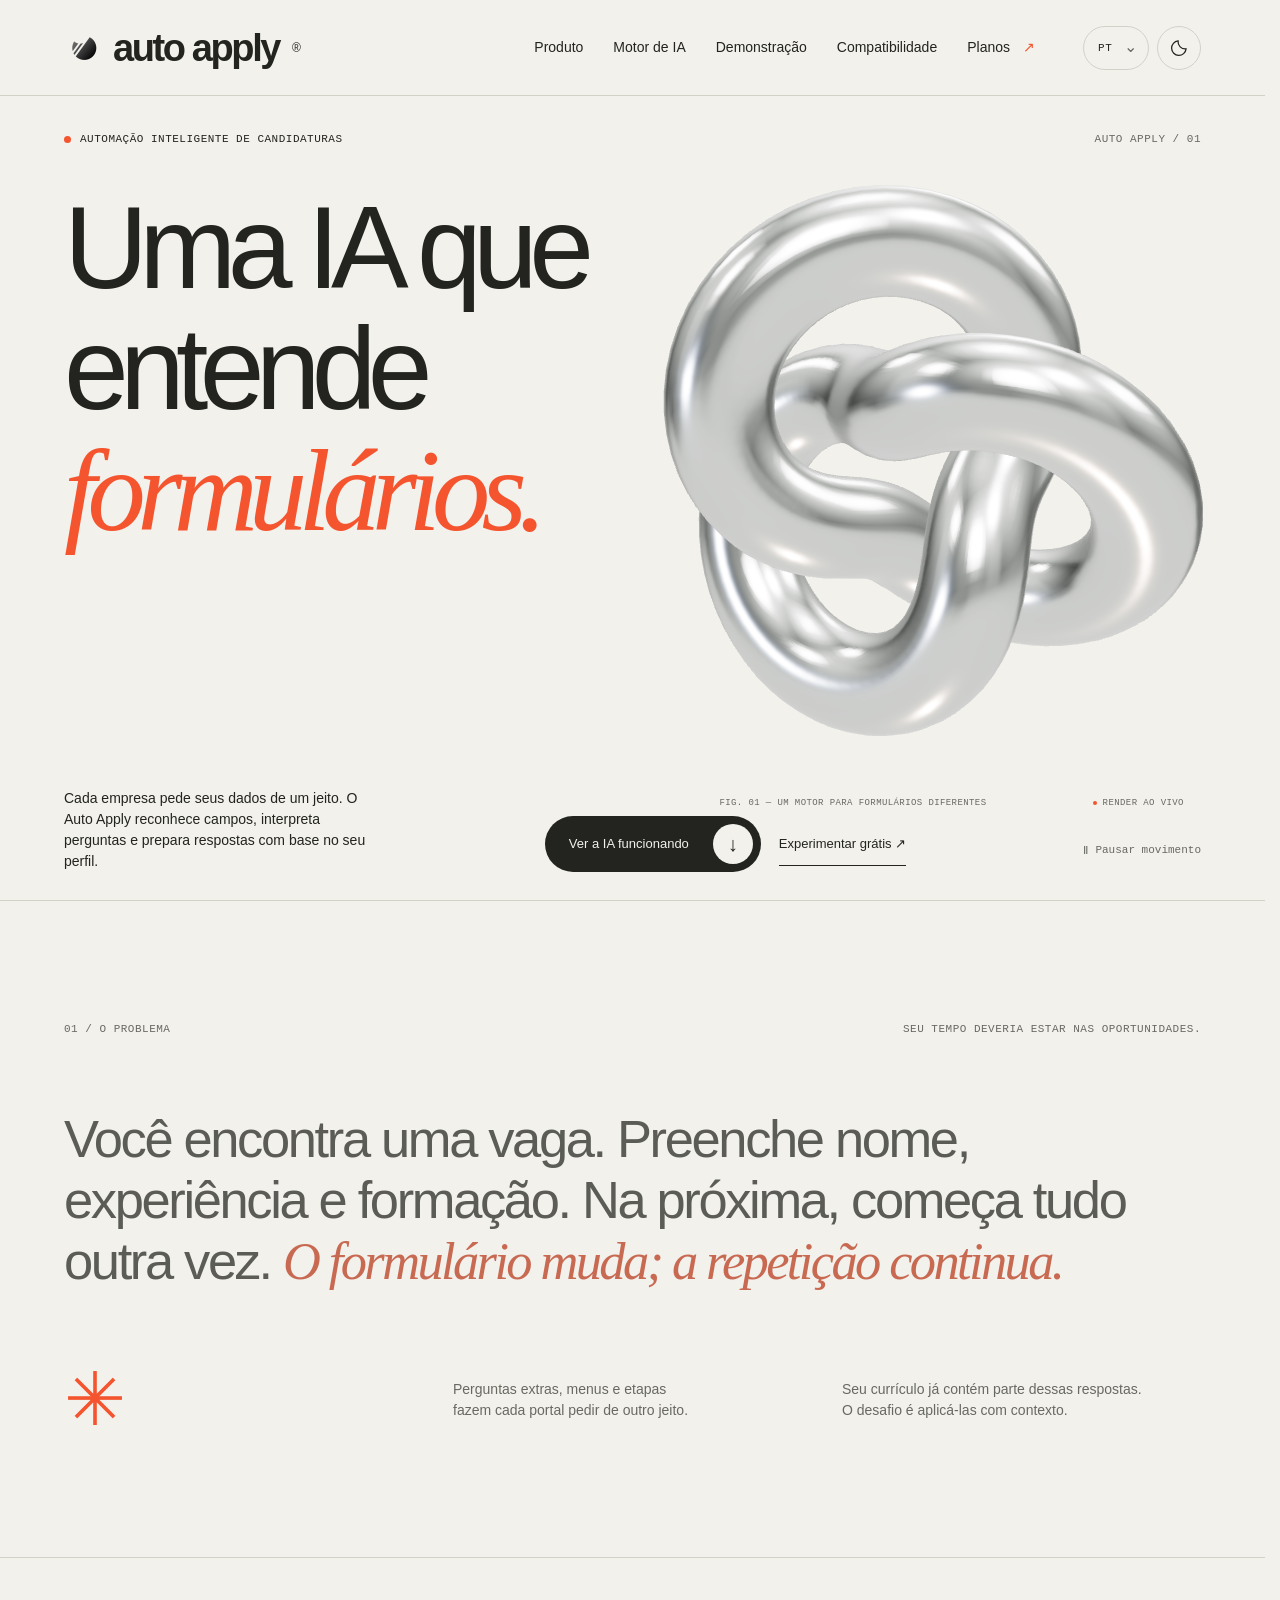
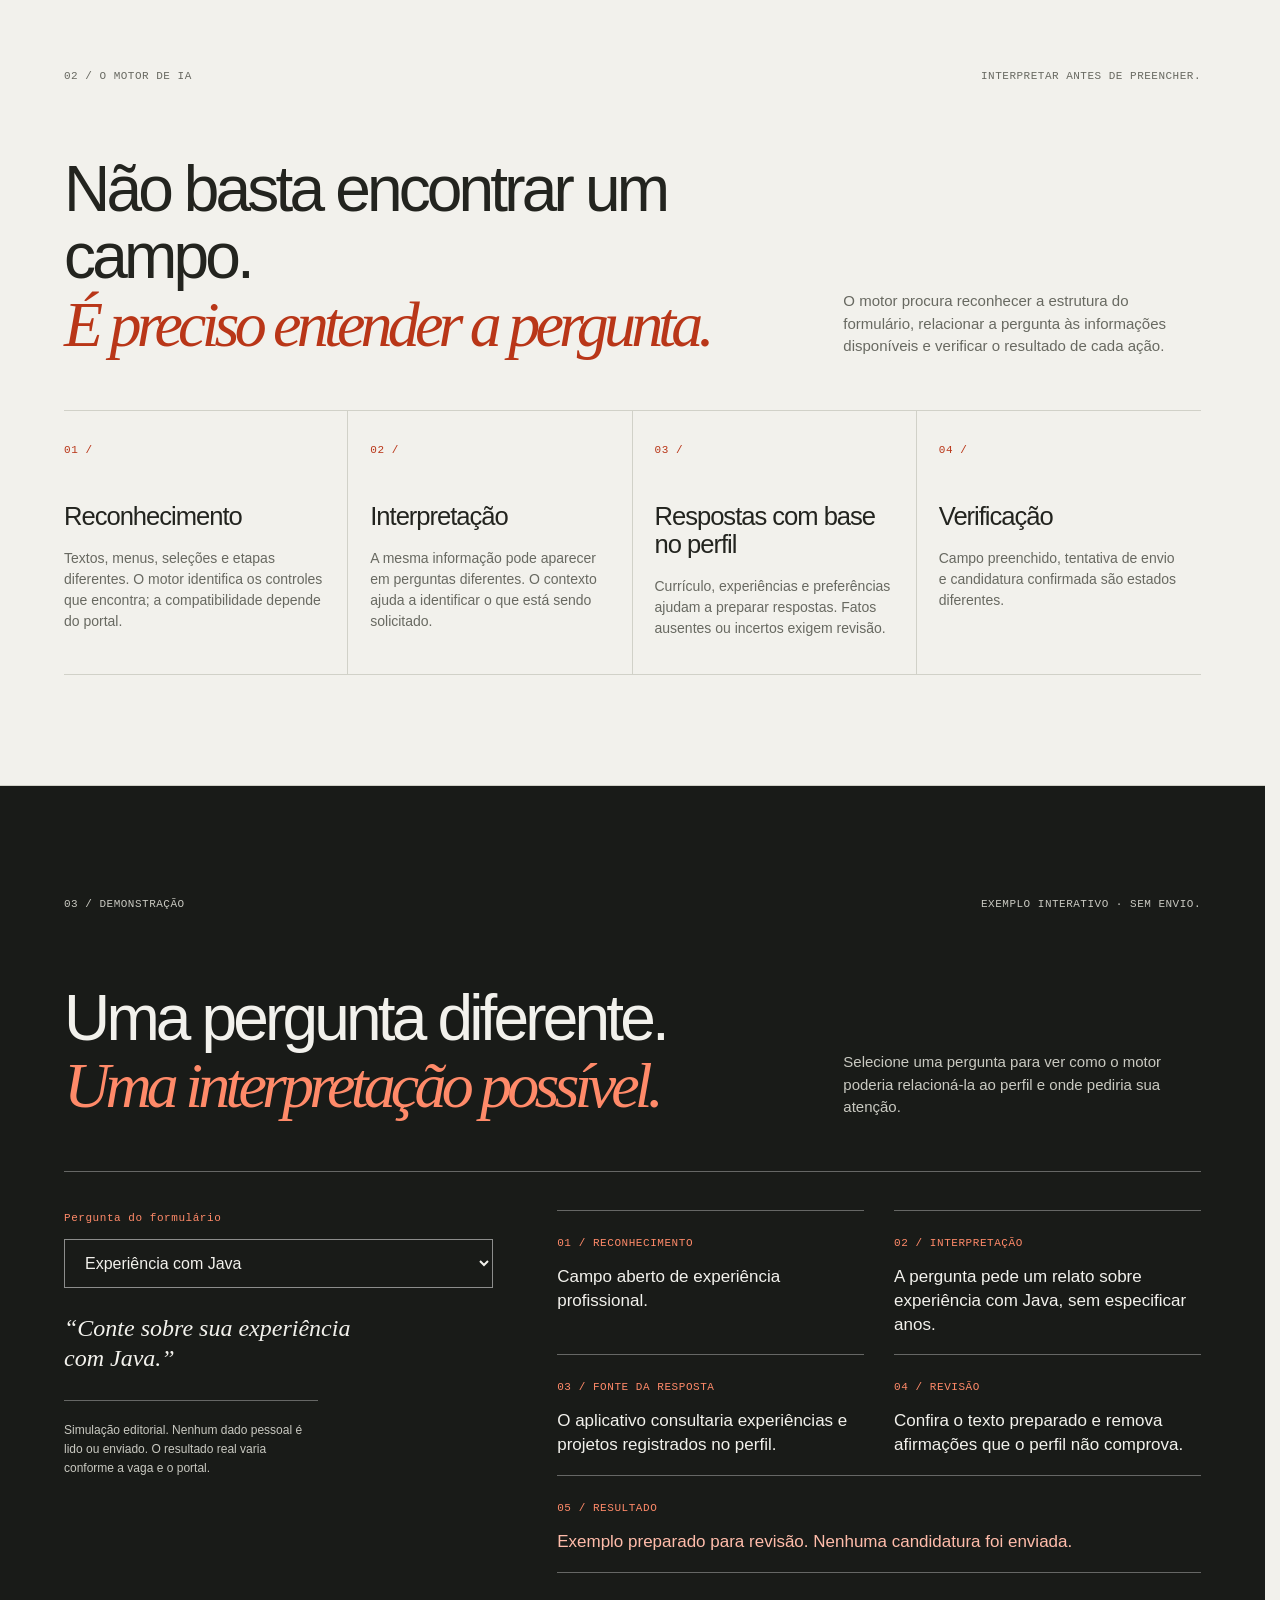
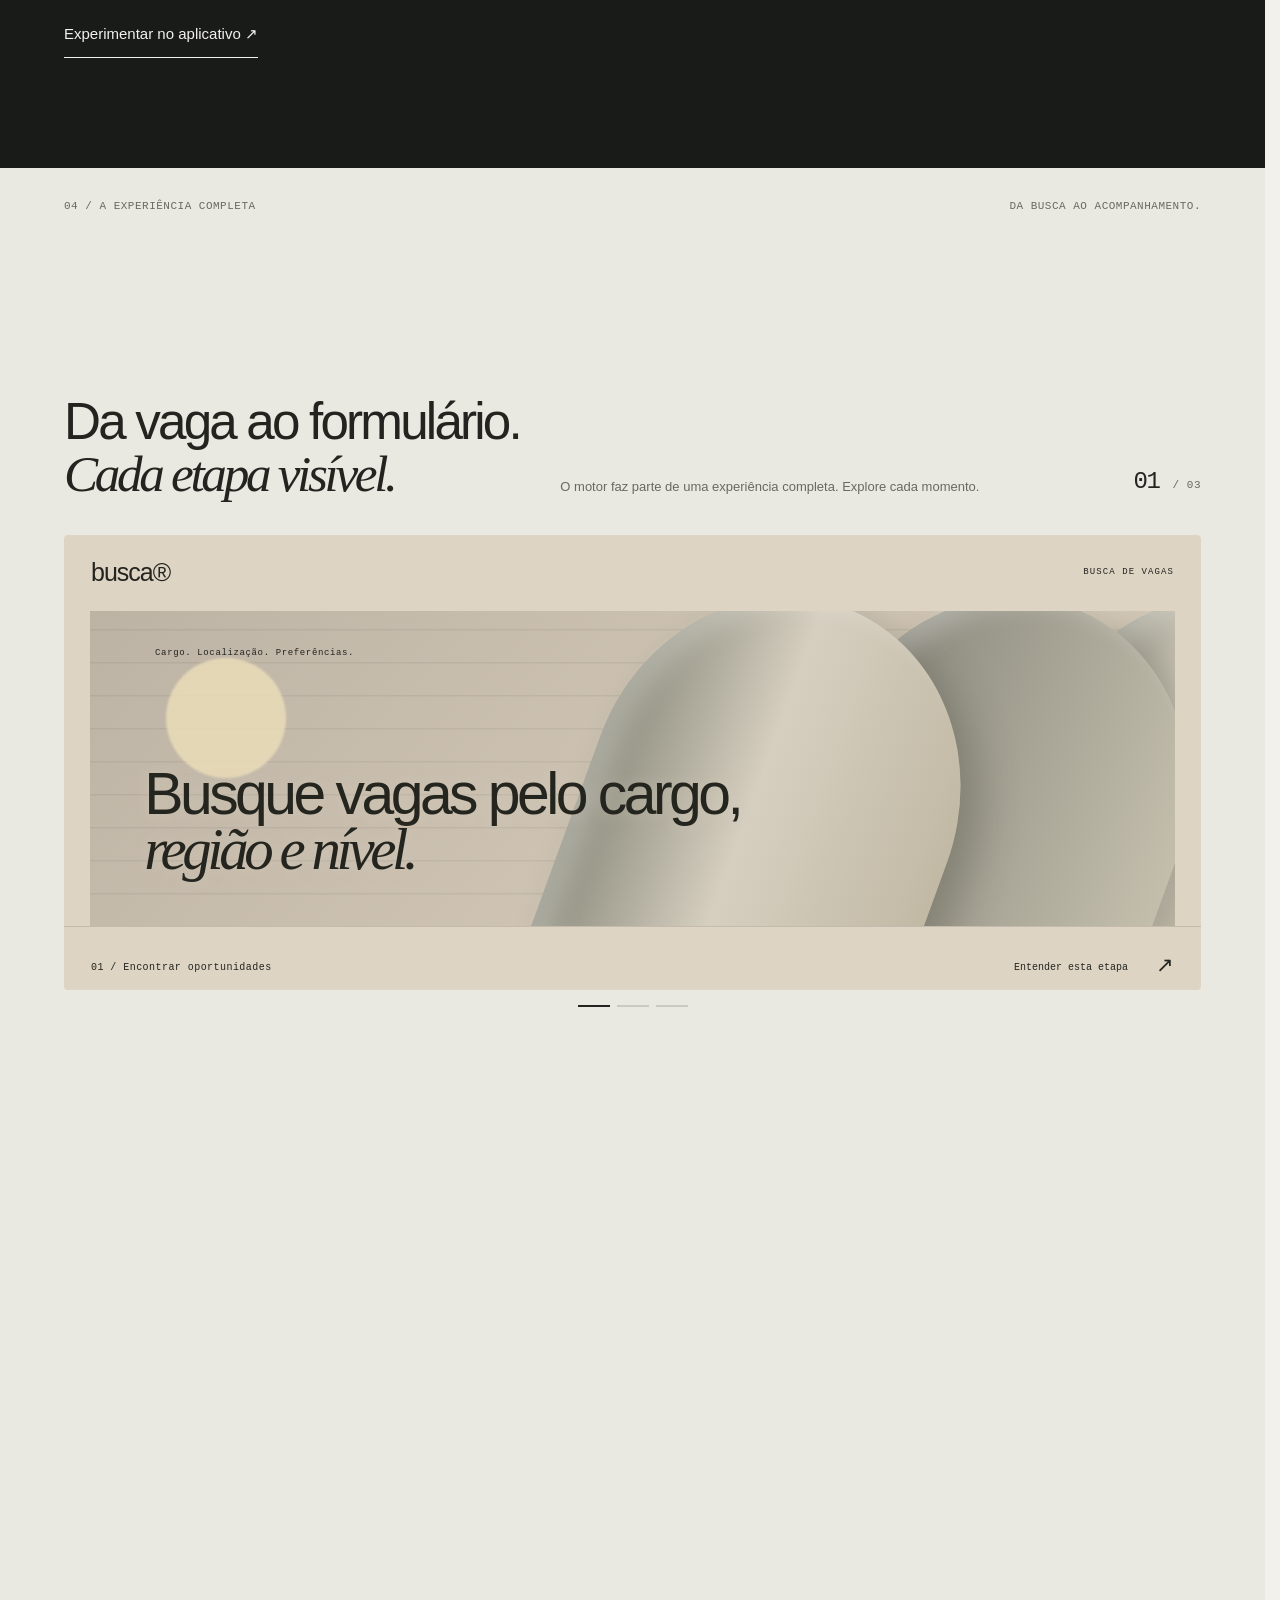
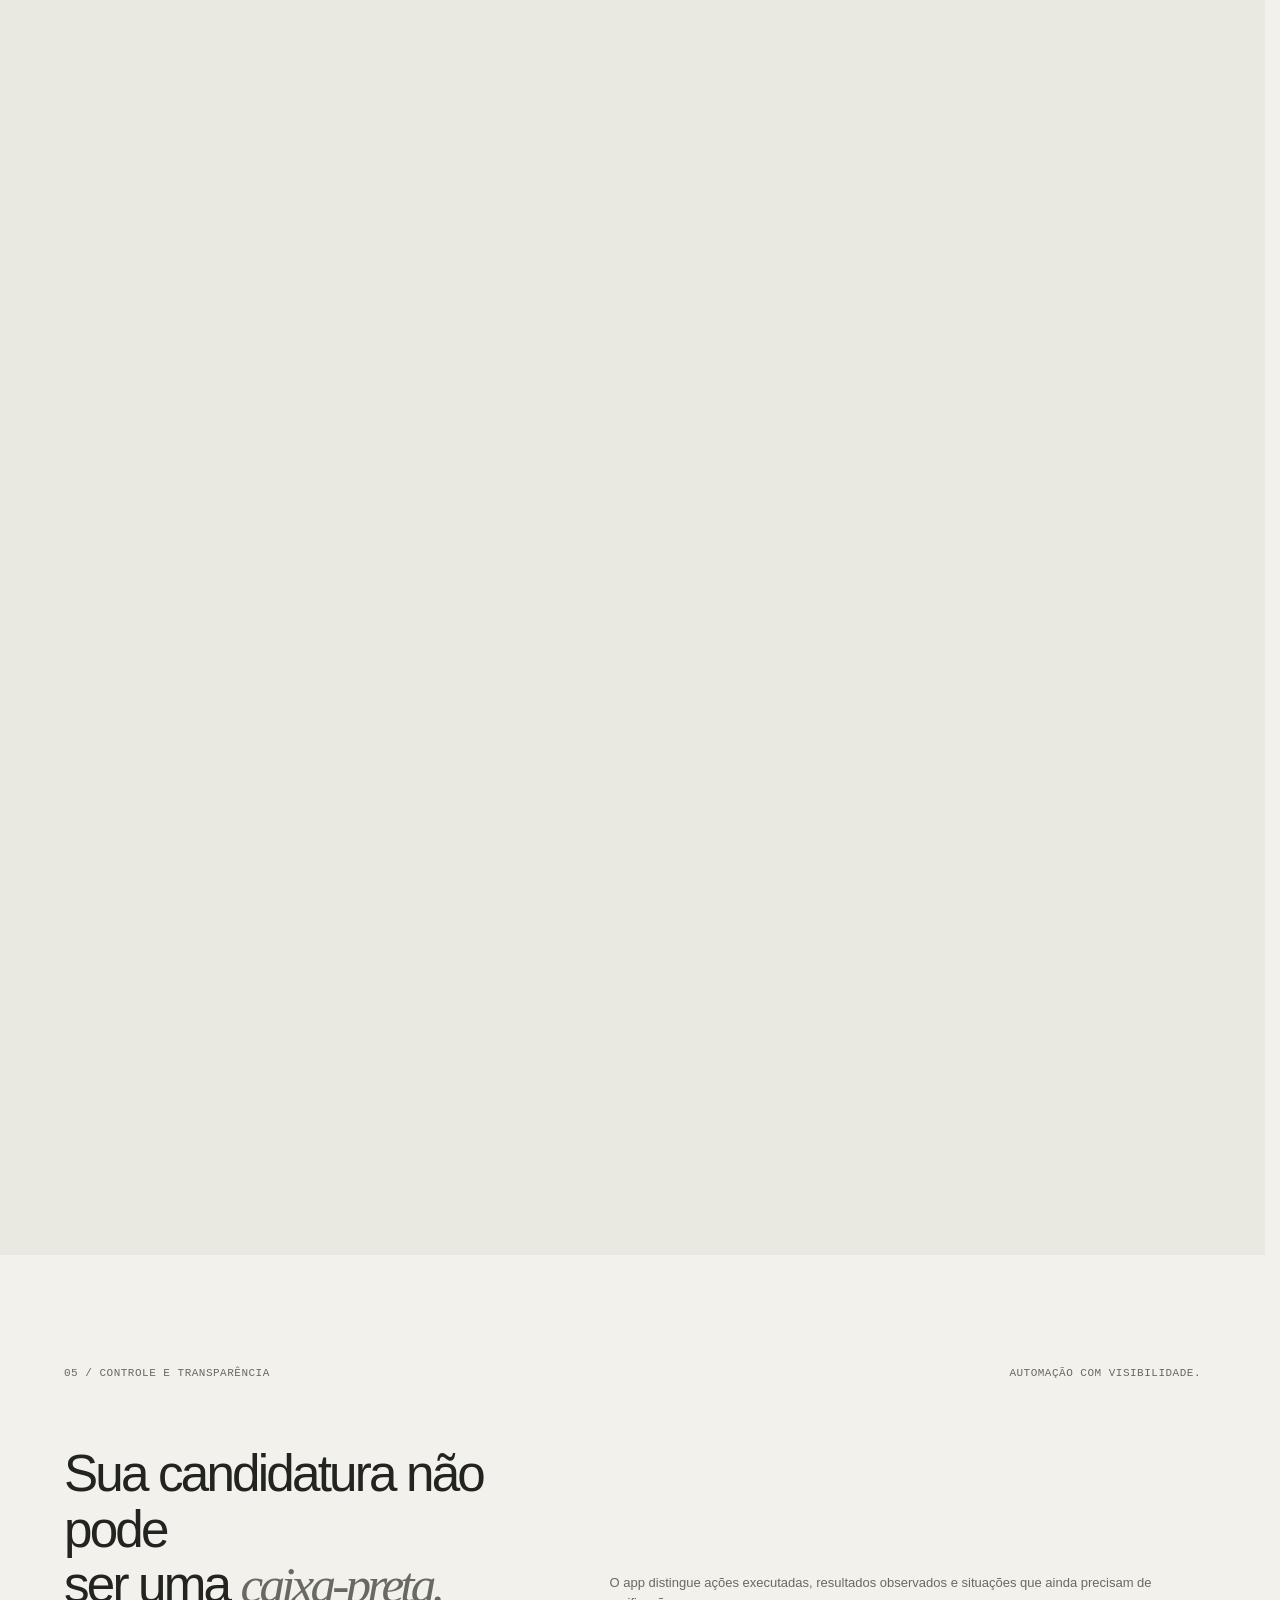
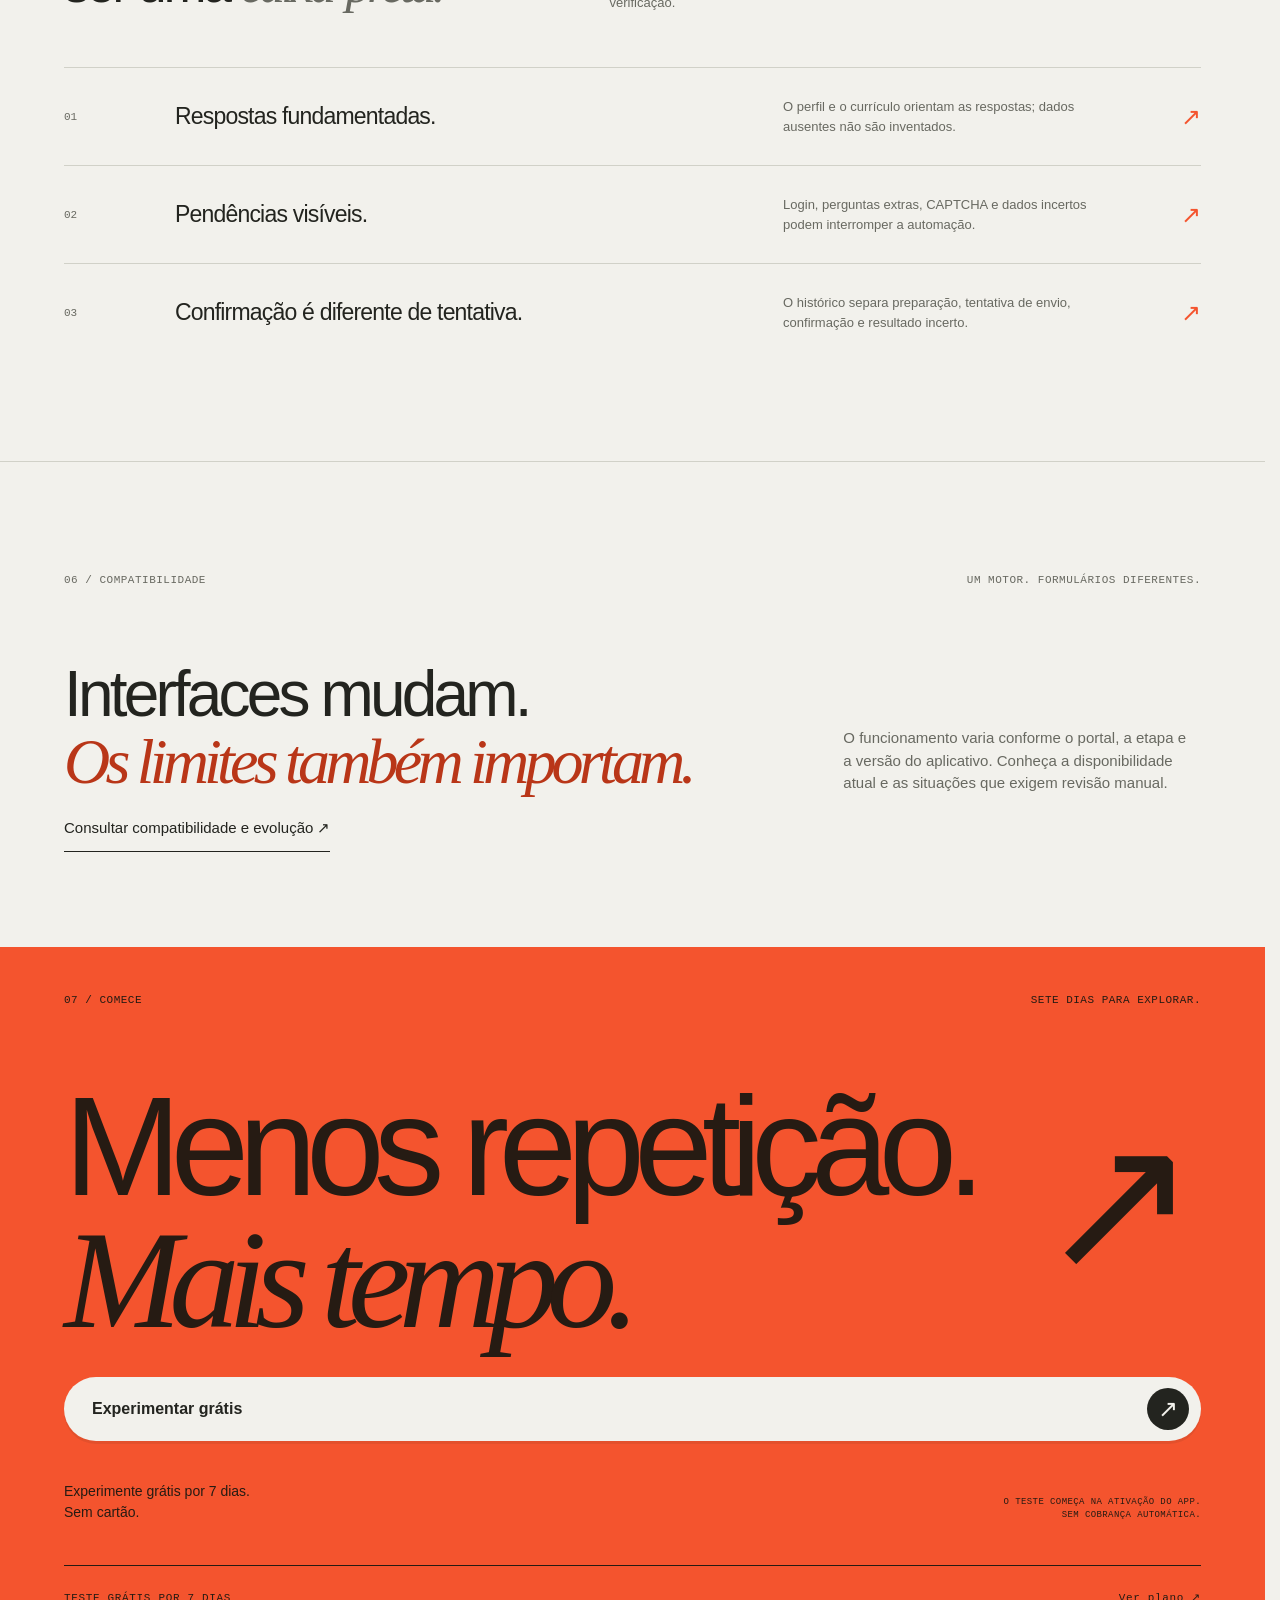
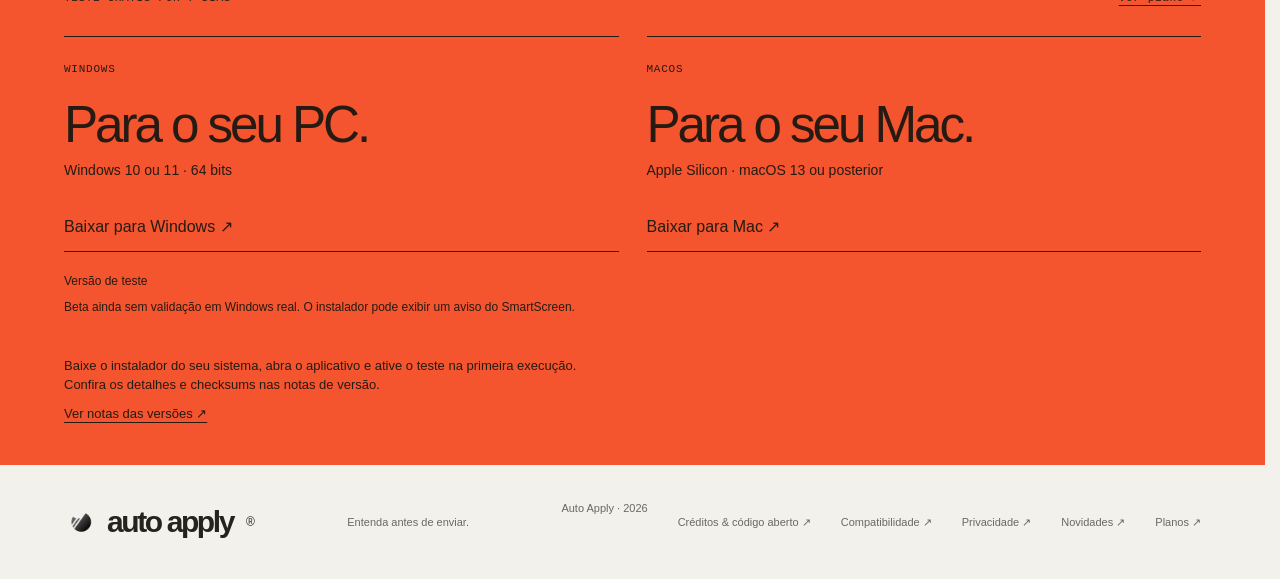
==== commit a5da22dd: "Pin build 218 as site download fallback" ====
--- a/docs/index.html
+++ b/docs/index.html
@@ -14,7 +14,7 @@
     </script>
 <script defer="" src="vendor/gsap.min.js"></script>
 <script defer="" src="vendor/ScrollTrigger.min.js"></script>
-<script defer="" src="downloads.js?v=217"></script>
+<script defer="" src="downloads.js?v=218"></script>
 <meta content="website" property="og:type"/>
 <meta content="Auto Apply — Uma IA que entende formulários de candidatura." property="og:title"/>
 <meta content="Conheça o motor do Auto Apply: ele interpreta formulários, prepara respostas com seu perfil e distingue etapas de candidaturas confirmadas." property="og:description"/>
@@ -240,8 +240,8 @@
 <div class="auto-downloads" id="download">
 <div class="auto-download-heading"><span data-i18n="download.tag">TESTE GRÁTIS POR 7 DIAS</span><a data-i18n="download.plans" href="planos.html">Ver plano ↗</a></div>
 <div class="auto-download-grid">
-<article data-platform-card="windows"><span class="auto-platform">WINDOWS</span><h3 data-i18n="download.windows.title">Para o seu PC.</h3><p data-i18n="download.windows.note">Windows 10 ou 11 · 64 bits</p><a data-download-platform="windows" data-i18n="download.windows.button" href="https://github.com/SouzaEu/Auto-apply-downloads/releases/download/v2026.11.15.217-windows-beta/CV-Auto-Windows-Setup.exe">Baixar para Windows ↗</a><p class="auto-fine" data-platform-status="windows">Versão beta</p><p class="auto-fine" data-i18n="download.windows.warning">Beta ainda sem validação em Windows real. O instalador pode exibir um aviso do SmartScreen.</p></article>
-<article data-platform-card="macos"><span class="auto-platform">MACOS</span><h3 data-i18n="download.macos.title">Para o seu Mac.</h3><p data-i18n="download.macos.note">Apple Silicon · macOS 13 ou posterior</p><a data-download-platform="macos" data-i18n="download.macos.button" href="https://github.com/SouzaEu/Auto-apply-downloads/releases/download/v2026.11.15.217/CV-Auto-macos-arm64.dmg">Baixar para Mac ↗</a></article>
+<article data-platform-card="windows"><span class="auto-platform">WINDOWS</span><h3 data-i18n="download.windows.title">Para o seu PC.</h3><p data-i18n="download.windows.note">Windows 10 ou 11 · 64 bits</p><a data-download-platform="windows" data-i18n="download.windows.button" href="https://github.com/SouzaEu/Auto-apply-downloads/releases/download/v2026.11.15.218-windows-beta/CV-Auto-Windows-Setup.exe">Baixar para Windows ↗</a><p class="auto-fine" data-platform-status="windows">Versão beta</p><p class="auto-fine" data-i18n="download.windows.warning">Beta ainda sem validação em Windows real. O instalador pode exibir um aviso do SmartScreen.</p></article>
+<article data-platform-card="macos"><span class="auto-platform">MACOS</span><h3 data-i18n="download.macos.title">Para o seu Mac.</h3><p data-i18n="download.macos.note">Apple Silicon · macOS 13 ou posterior</p><a data-download-platform="macos" data-i18n="download.macos.button" href="https://github.com/SouzaEu/Auto-apply-downloads/releases/download/v2026.11.15.218/CV-Auto-macos-arm64.dmg">Baixar para Mac ↗</a></article>
 </div>
 <p class="download-instructions" data-i18n="download.instructions">Baixe o instalador do seu sistema, abra o aplicativo e ative o teste na primeira execução. Confira os detalhes e checksums nas notas de versão.</p><a class="download-releases" data-i18n="plan.releases" href="https://github.com/SouzaEu/Auto-apply-downloads/releases">Ver notas das versões ↗</a>
 </div></section>
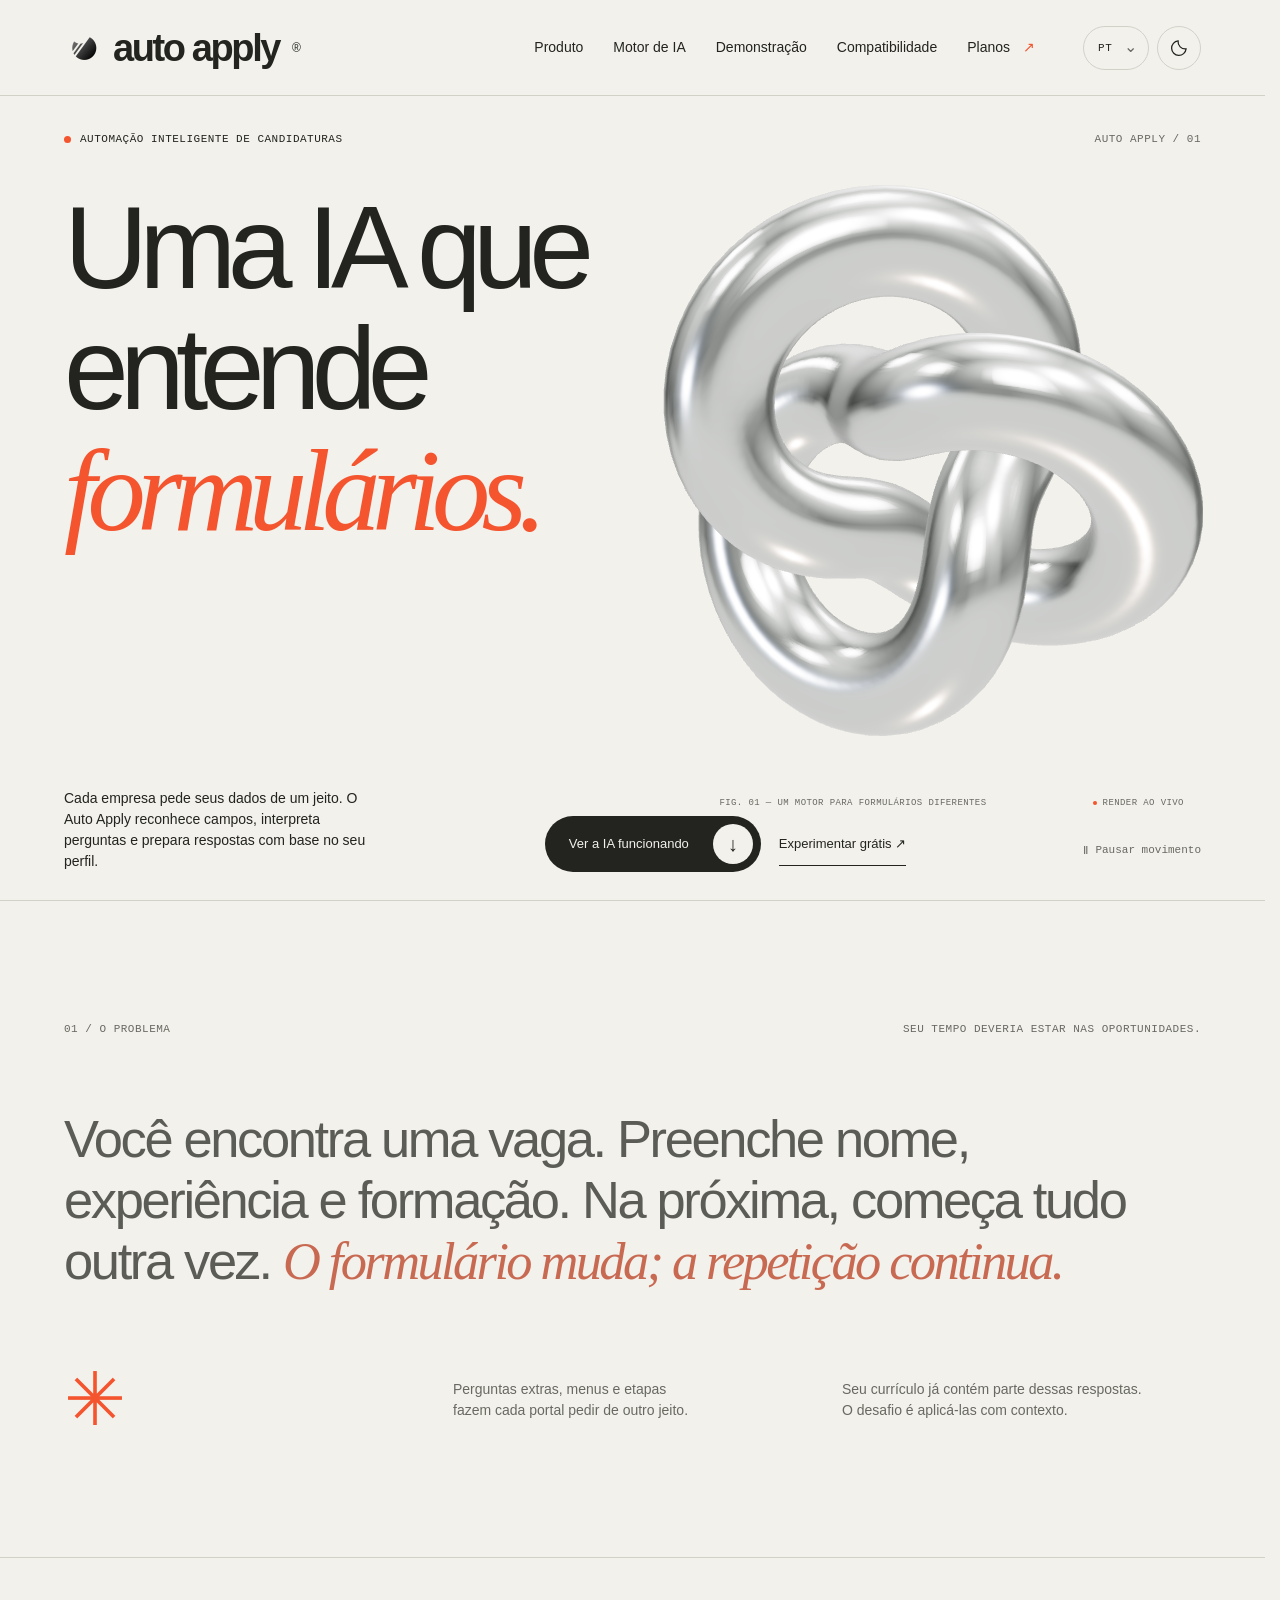
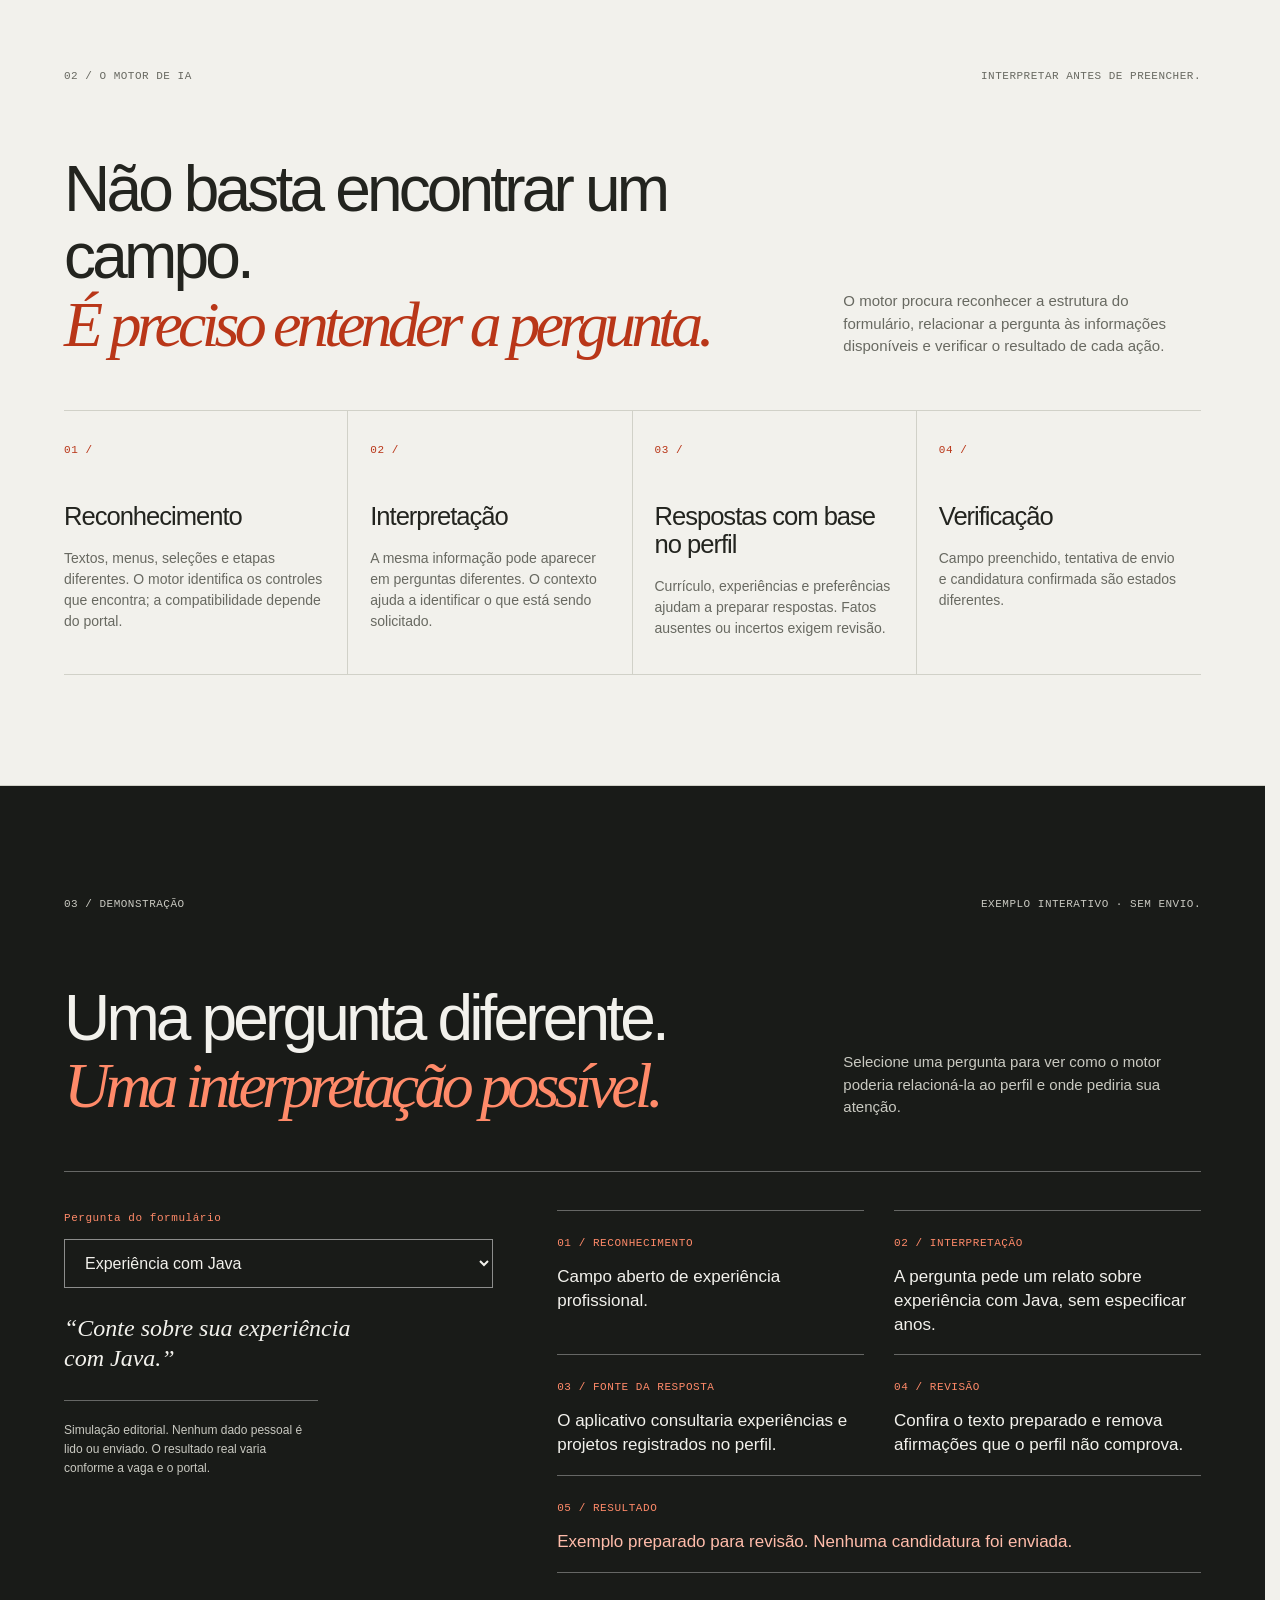
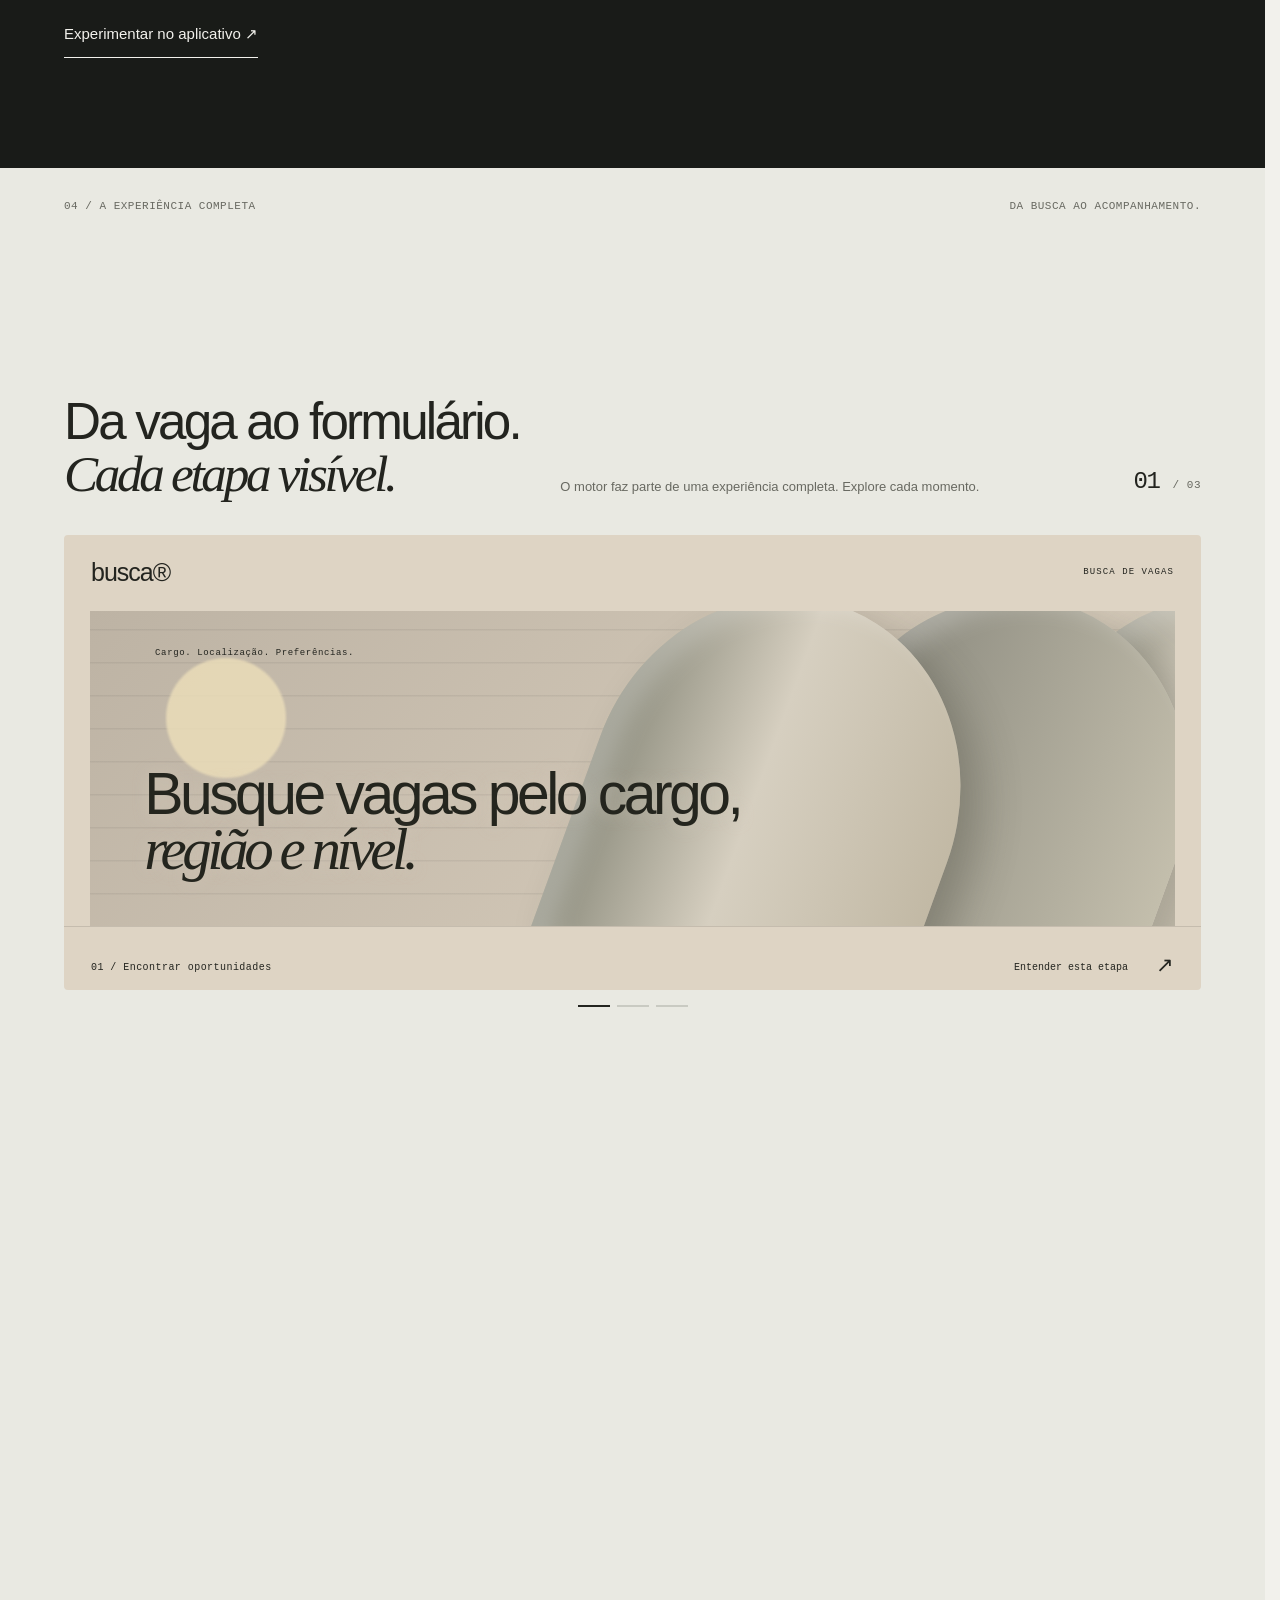
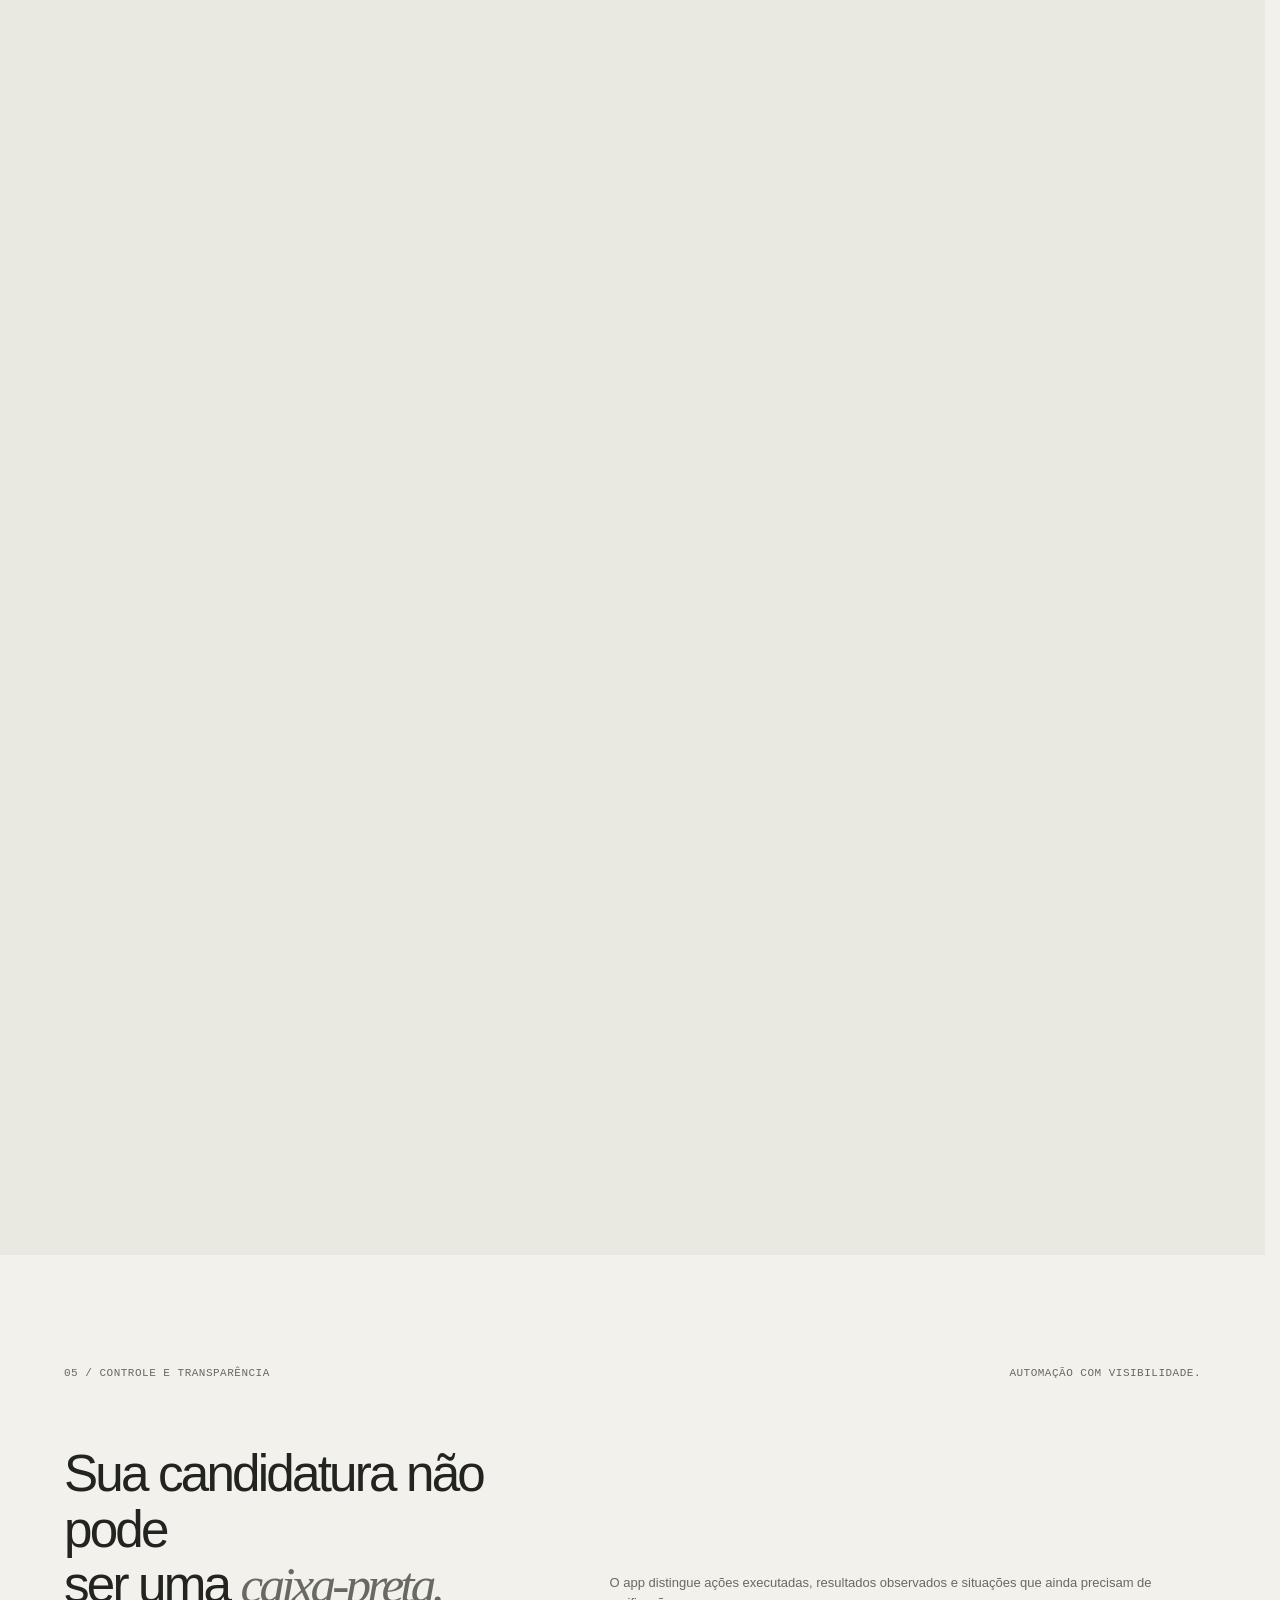
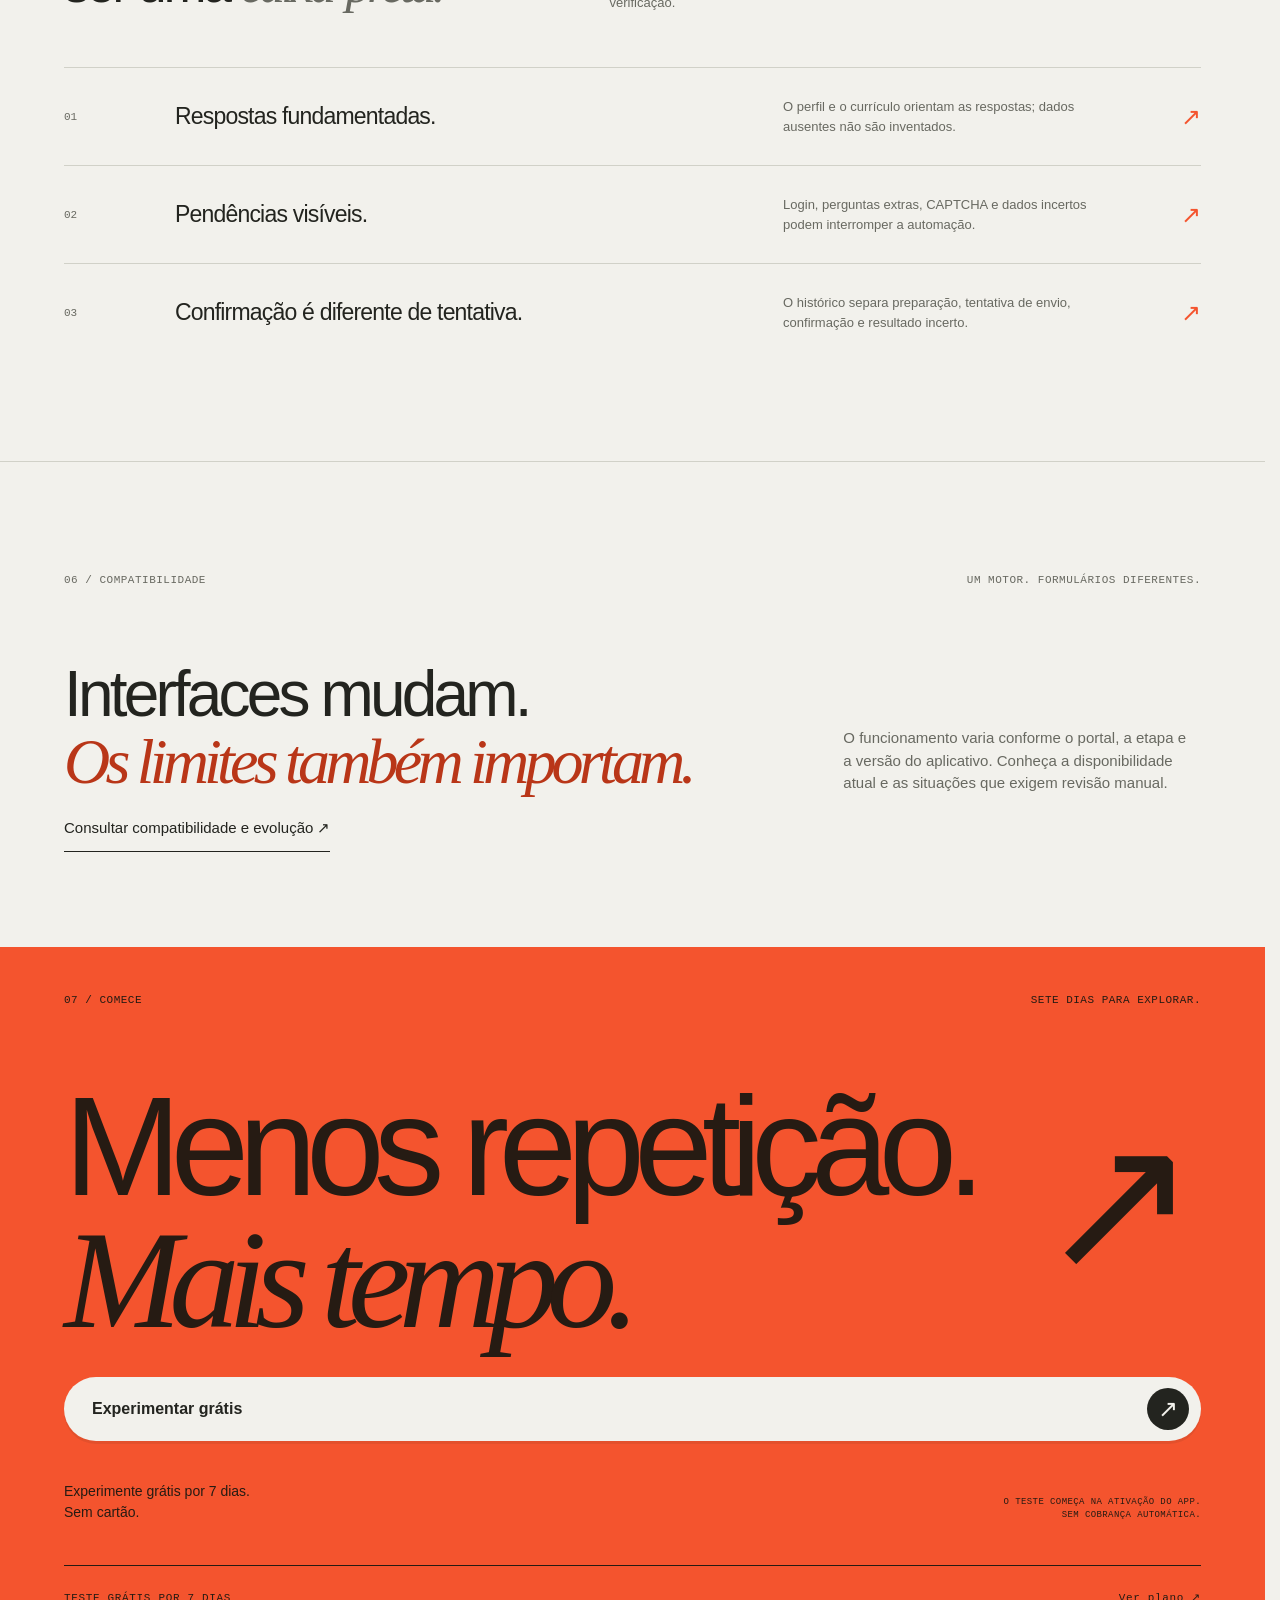
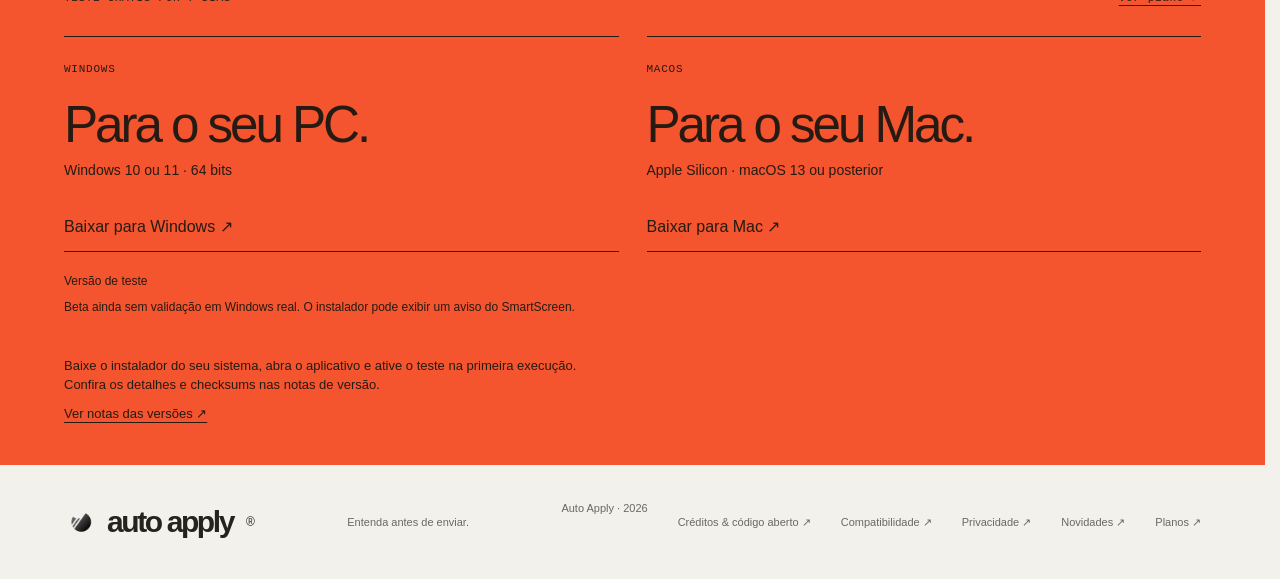
==== commit c0f0a3aa: "Pin build 219 as site download fallback" ====
--- a/docs/index.html
+++ b/docs/index.html
@@ -14,7 +14,7 @@
     </script>
 <script defer="" src="vendor/gsap.min.js"></script>
 <script defer="" src="vendor/ScrollTrigger.min.js"></script>
-<script defer="" src="downloads.js?v=218"></script>
+<script defer="" src="downloads.js?v=219"></script>
 <meta content="website" property="og:type"/>
 <meta content="Auto Apply — Uma IA que entende formulários de candidatura." property="og:title"/>
 <meta content="Conheça o motor do Auto Apply: ele interpreta formulários, prepara respostas com seu perfil e distingue etapas de candidaturas confirmadas." property="og:description"/>
@@ -240,8 +240,8 @@
 <div class="auto-downloads" id="download">
 <div class="auto-download-heading"><span data-i18n="download.tag">TESTE GRÁTIS POR 7 DIAS</span><a data-i18n="download.plans" href="planos.html">Ver plano ↗</a></div>
 <div class="auto-download-grid">
-<article data-platform-card="windows"><span class="auto-platform">WINDOWS</span><h3 data-i18n="download.windows.title">Para o seu PC.</h3><p data-i18n="download.windows.note">Windows 10 ou 11 · 64 bits</p><a data-download-platform="windows" data-i18n="download.windows.button" href="https://github.com/SouzaEu/Auto-apply-downloads/releases/download/v2026.11.15.218-windows-beta/CV-Auto-Windows-Setup.exe">Baixar para Windows ↗</a><p class="auto-fine" data-platform-status="windows">Versão beta</p><p class="auto-fine" data-i18n="download.windows.warning">Beta ainda sem validação em Windows real. O instalador pode exibir um aviso do SmartScreen.</p></article>
-<article data-platform-card="macos"><span class="auto-platform">MACOS</span><h3 data-i18n="download.macos.title">Para o seu Mac.</h3><p data-i18n="download.macos.note">Apple Silicon · macOS 13 ou posterior</p><a data-download-platform="macos" data-i18n="download.macos.button" href="https://github.com/SouzaEu/Auto-apply-downloads/releases/download/v2026.11.15.218/CV-Auto-macos-arm64.dmg">Baixar para Mac ↗</a></article>
+<article data-platform-card="windows"><span class="auto-platform">WINDOWS</span><h3 data-i18n="download.windows.title">Para o seu PC.</h3><p data-i18n="download.windows.note">Windows 10 ou 11 · 64 bits</p><a data-download-platform="windows" data-i18n="download.windows.button" href="https://github.com/SouzaEu/Auto-apply-downloads/releases/download/v2026.11.15.219-windows-beta/CV-Auto-Windows-Setup.exe">Baixar para Windows ↗</a><p class="auto-fine" data-platform-status="windows">Versão beta</p><p class="auto-fine" data-i18n="download.windows.warning">Beta ainda sem validação em Windows real. O instalador pode exibir um aviso do SmartScreen.</p></article>
+<article data-platform-card="macos"><span class="auto-platform">MACOS</span><h3 data-i18n="download.macos.title">Para o seu Mac.</h3><p data-i18n="download.macos.note">Apple Silicon · macOS 13 ou posterior</p><a data-download-platform="macos" data-i18n="download.macos.button" href="https://github.com/SouzaEu/Auto-apply-downloads/releases/download/v2026.11.15.219/CV-Auto-macos-arm64.dmg">Baixar para Mac ↗</a></article>
 </div>
 <p class="download-instructions" data-i18n="download.instructions">Baixe o instalador do seu sistema, abra o aplicativo e ative o teste na primeira execução. Confira os detalhes e checksums nas notas de versão.</p><a class="download-releases" data-i18n="plan.releases" href="https://github.com/SouzaEu/Auto-apply-downloads/releases">Ver notas das versões ↗</a>
 </div></section>
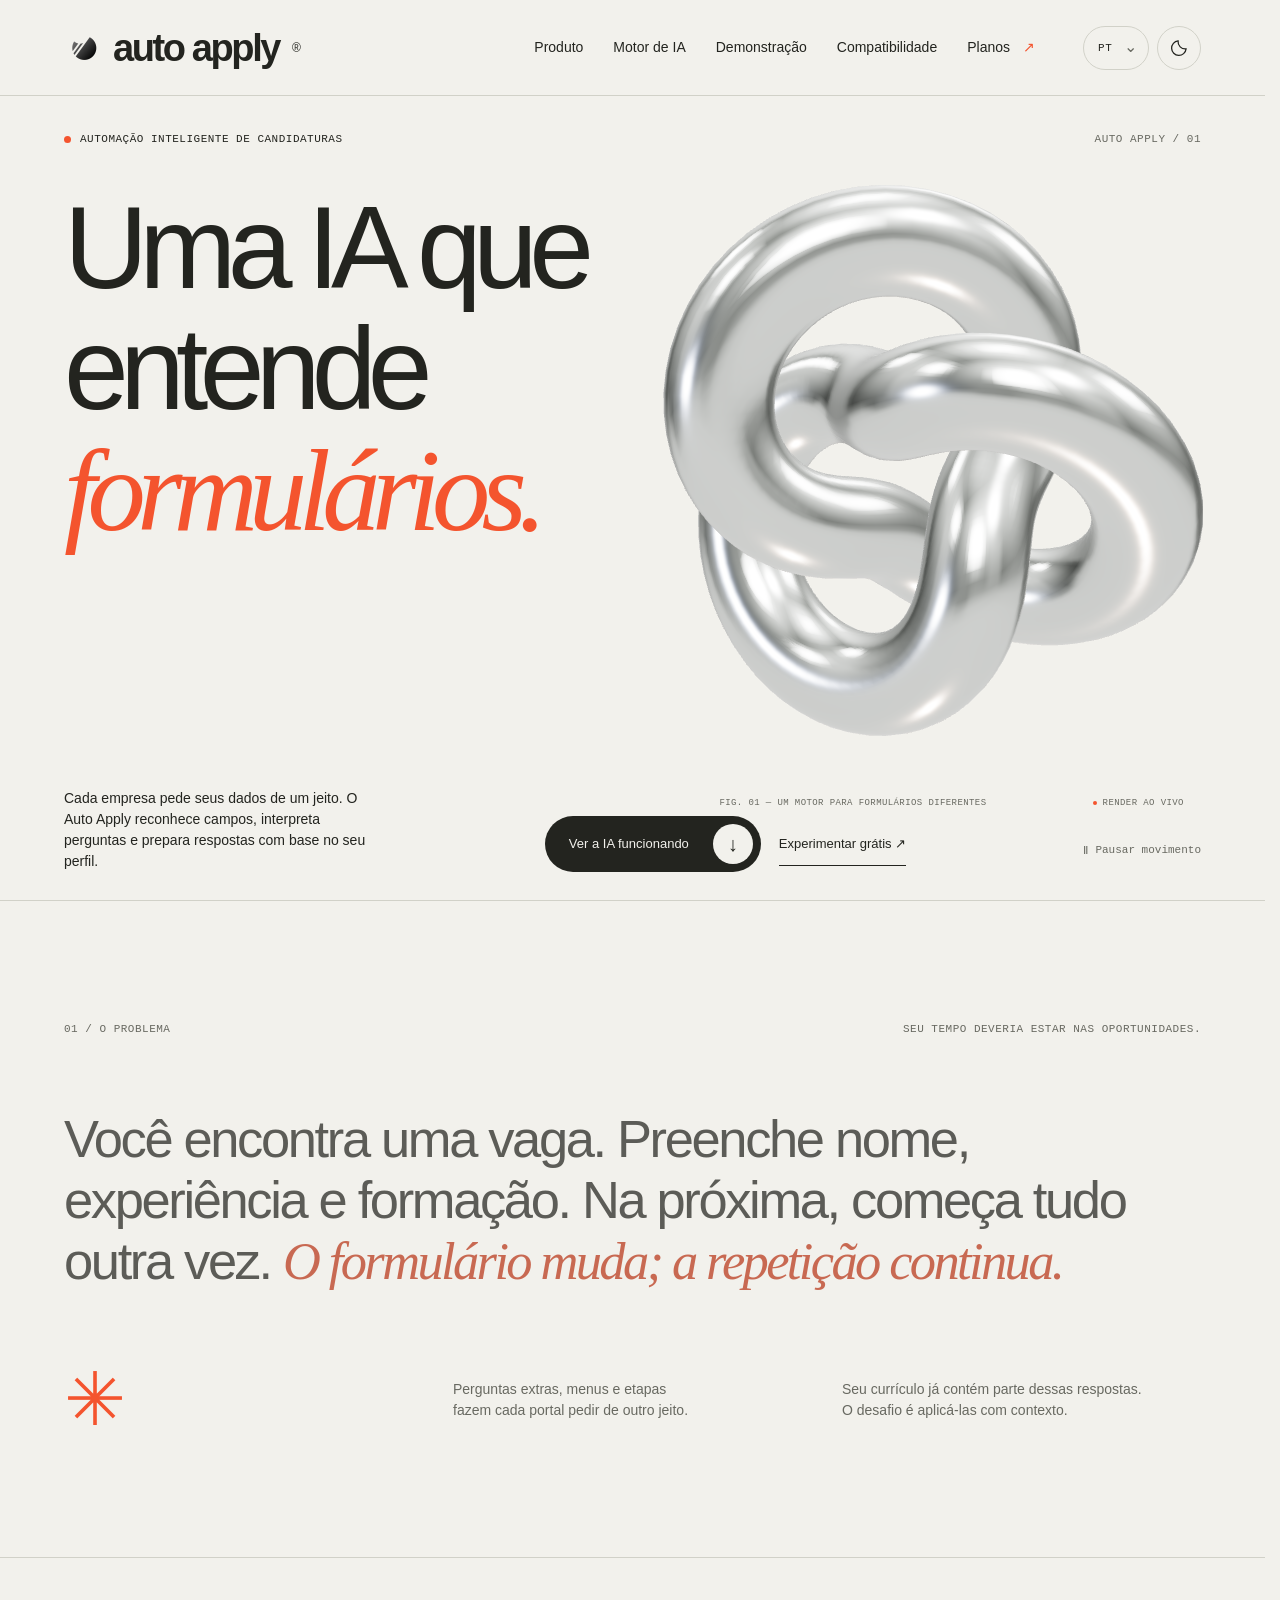
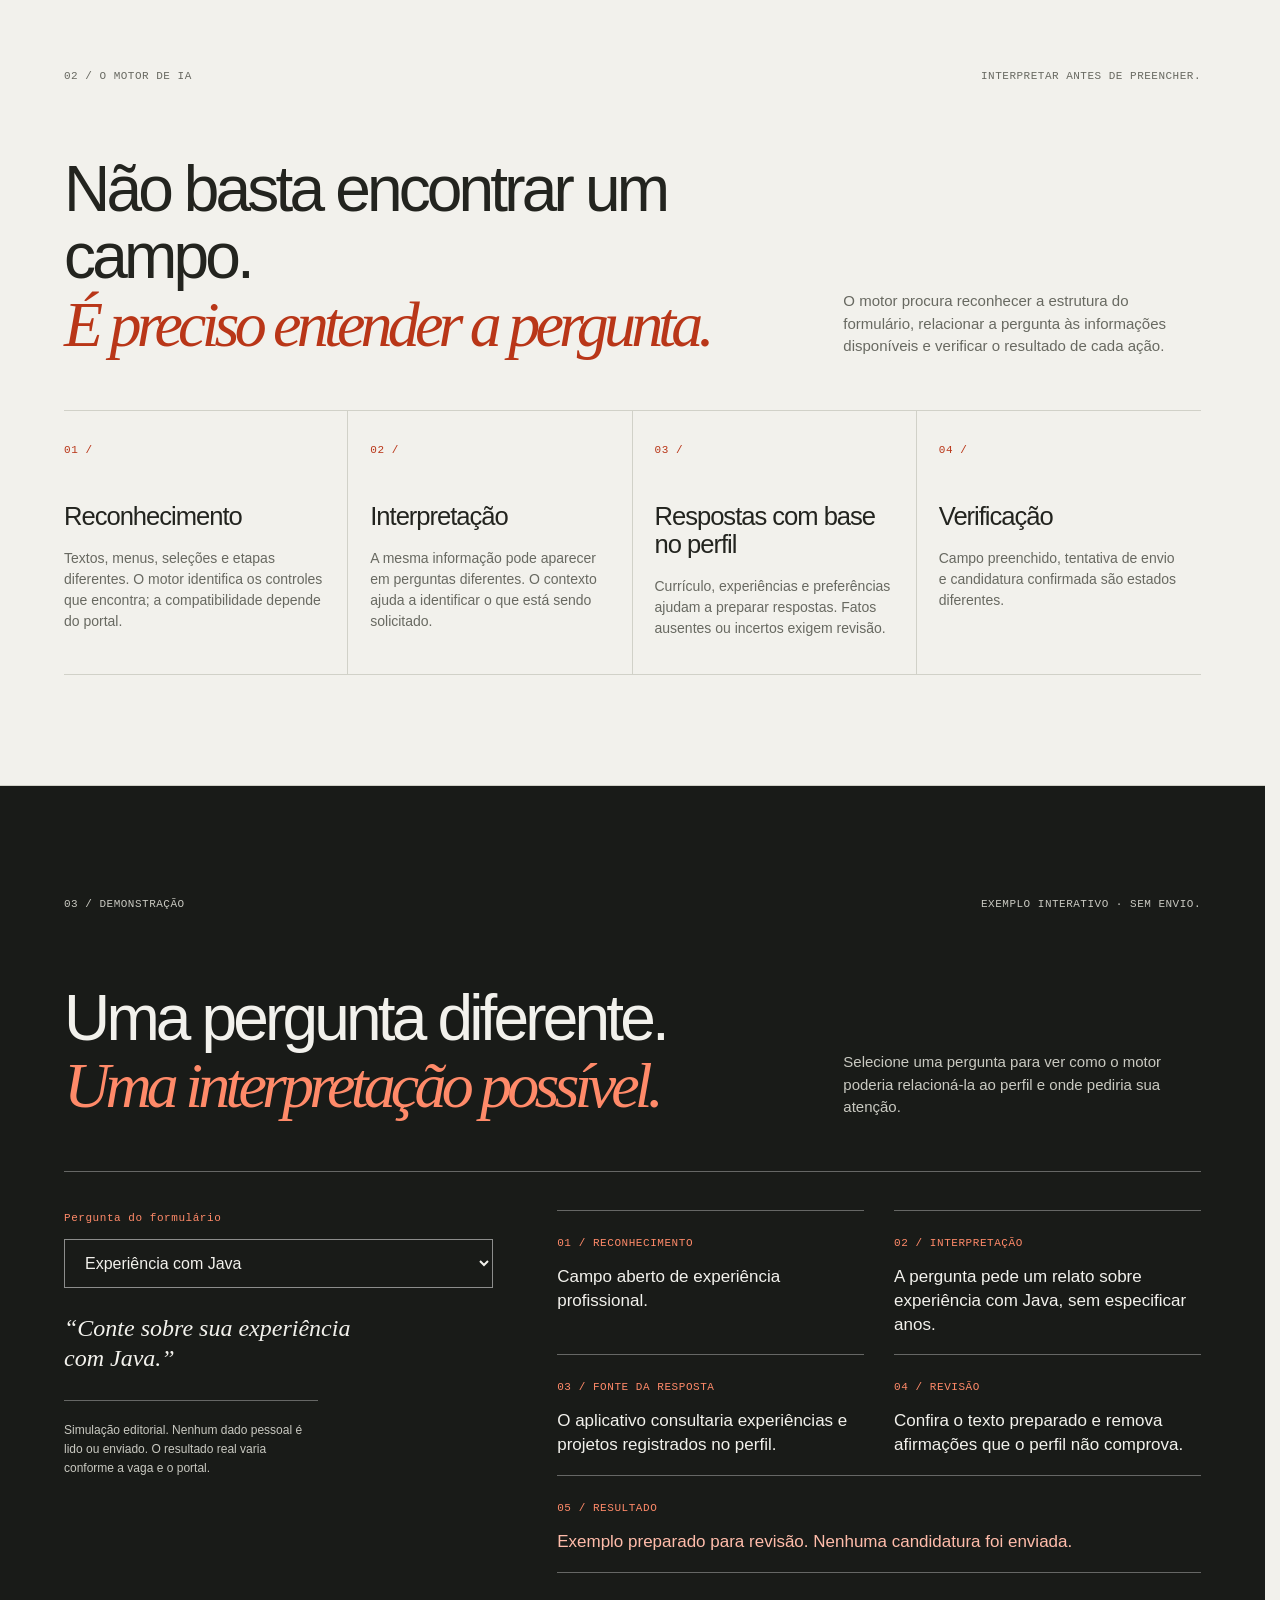
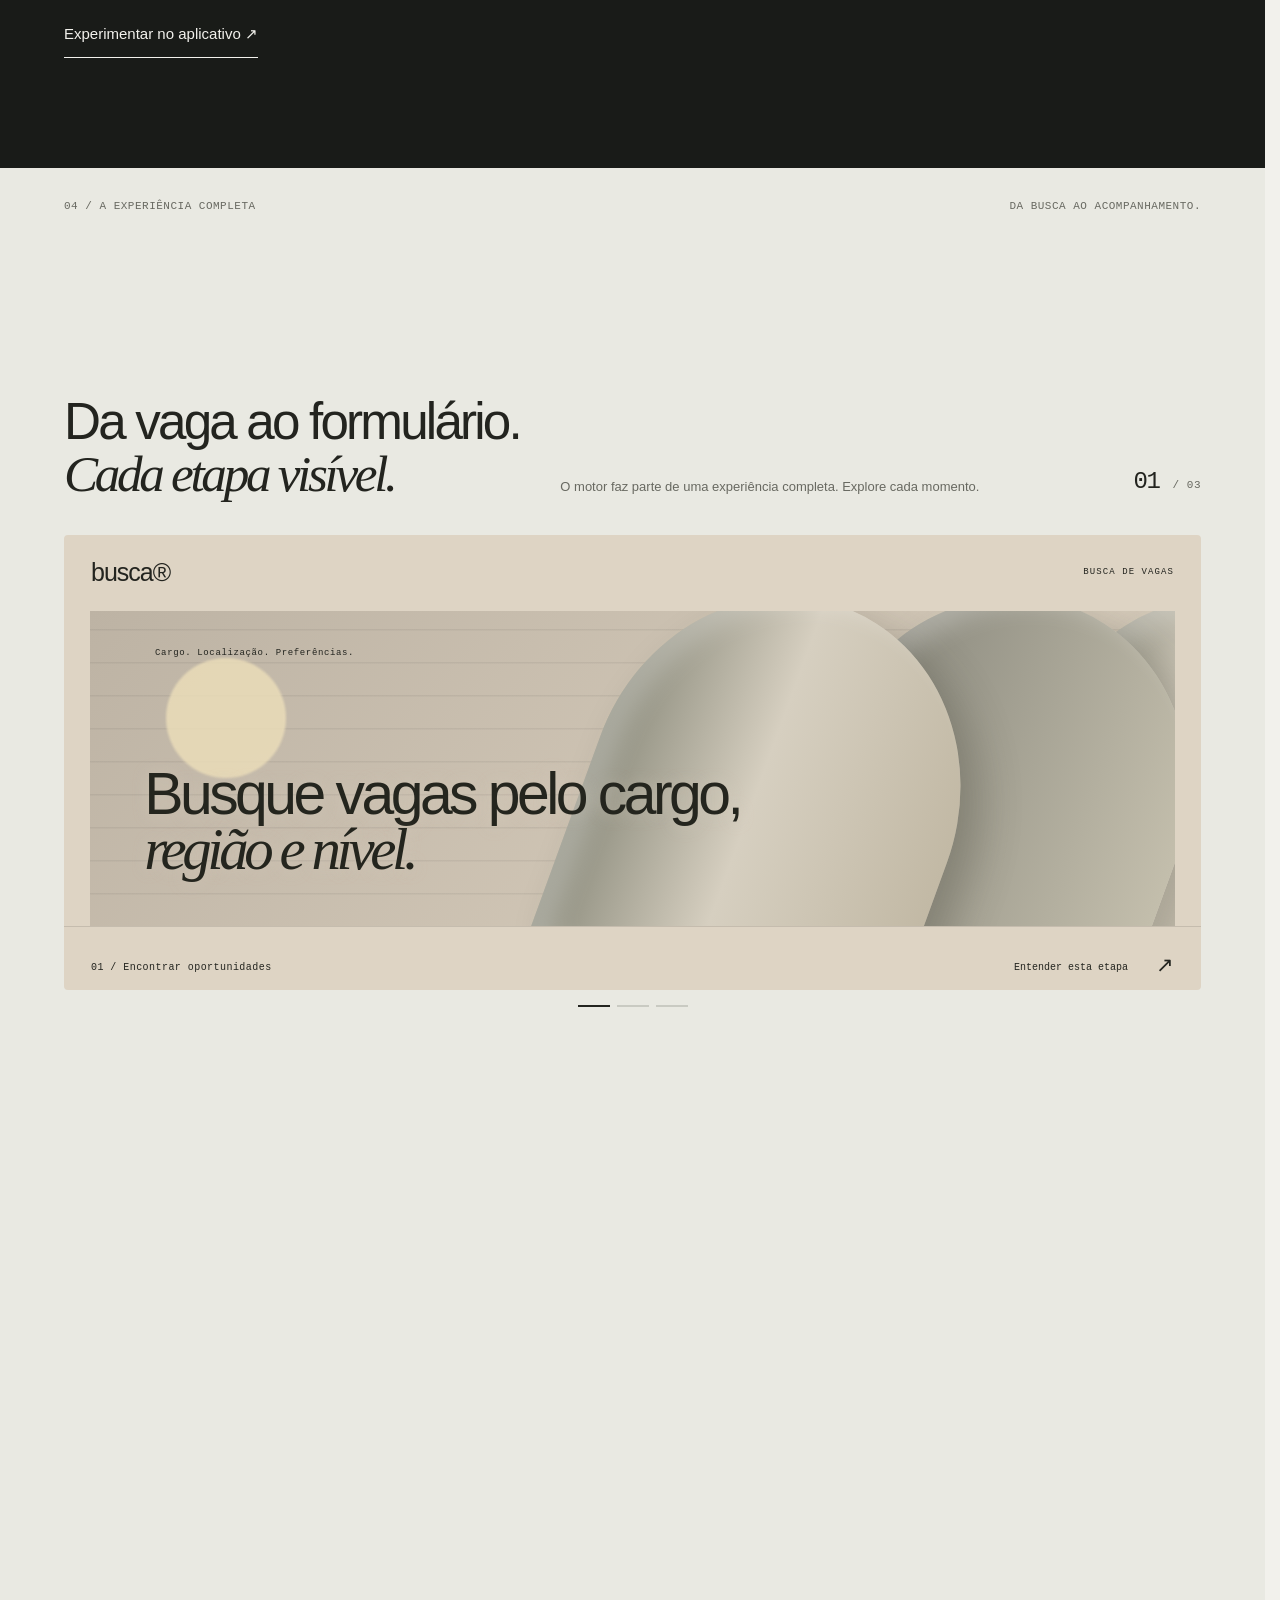
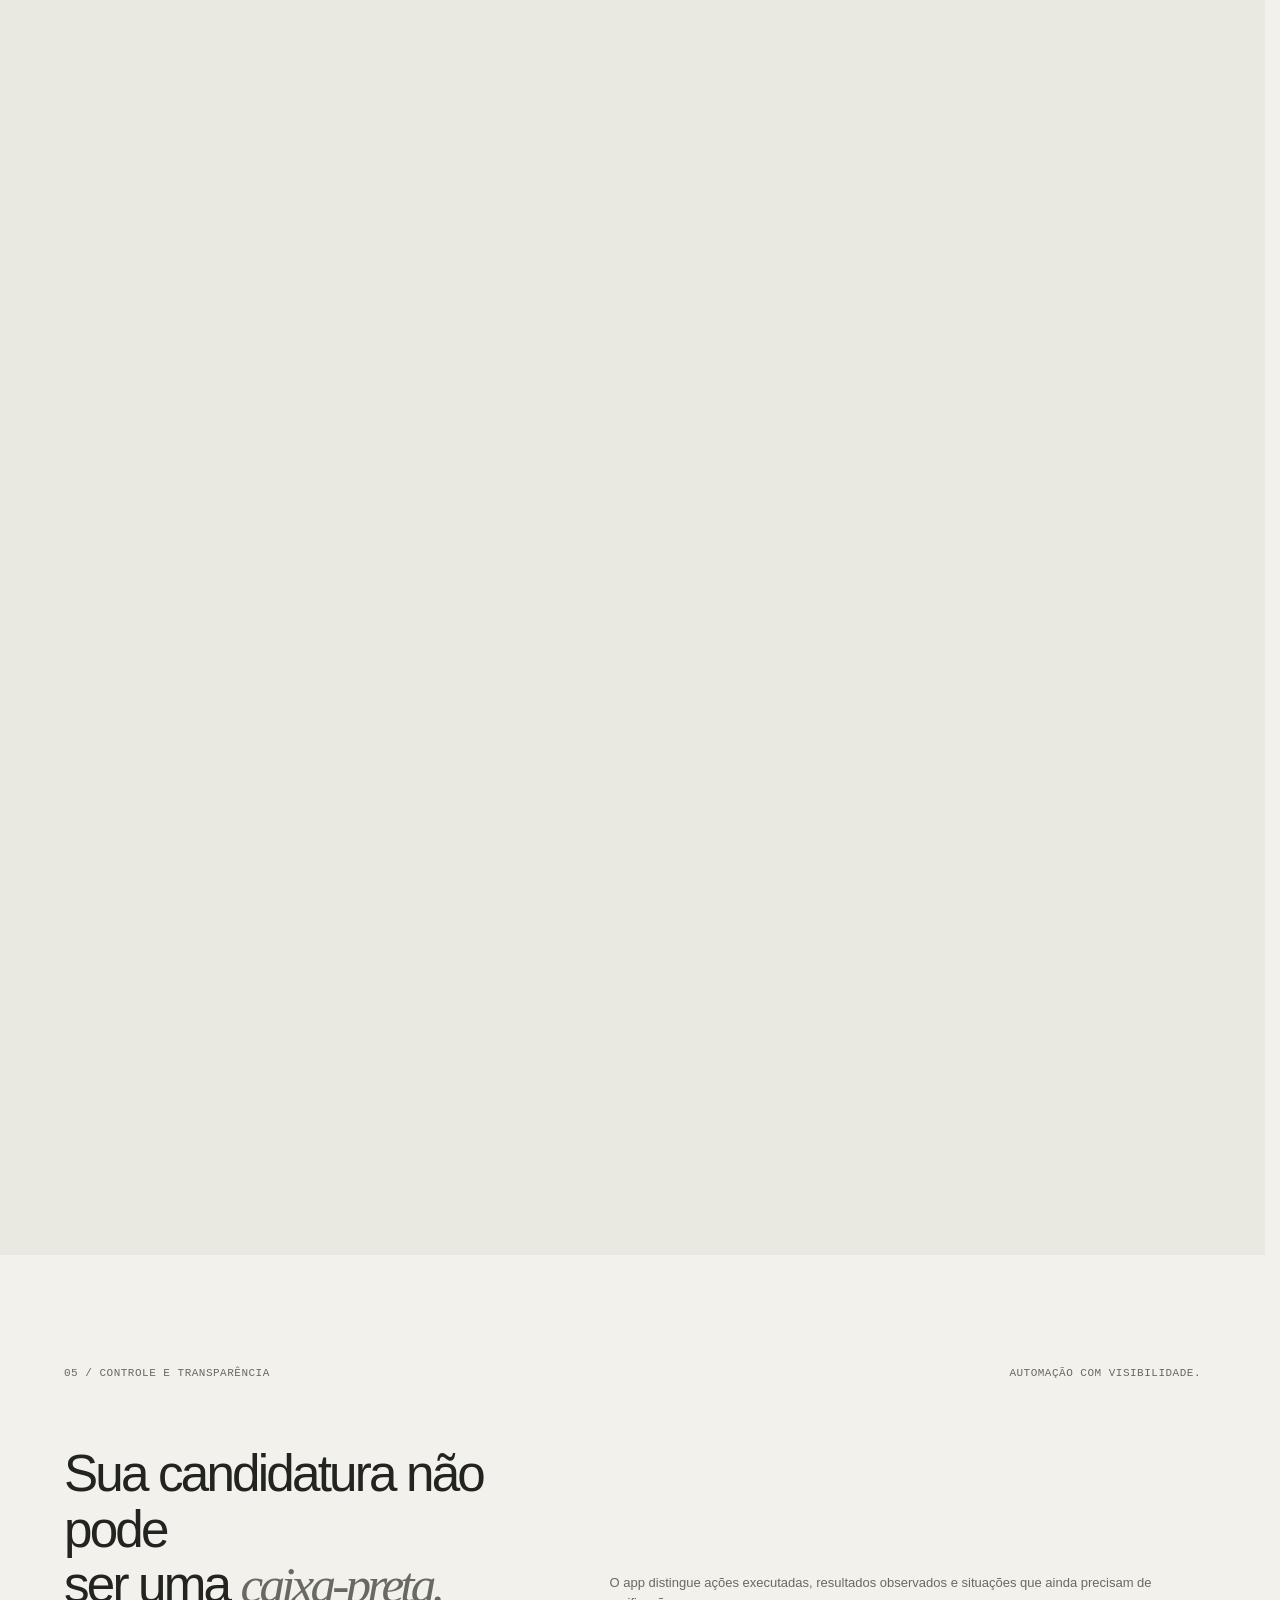
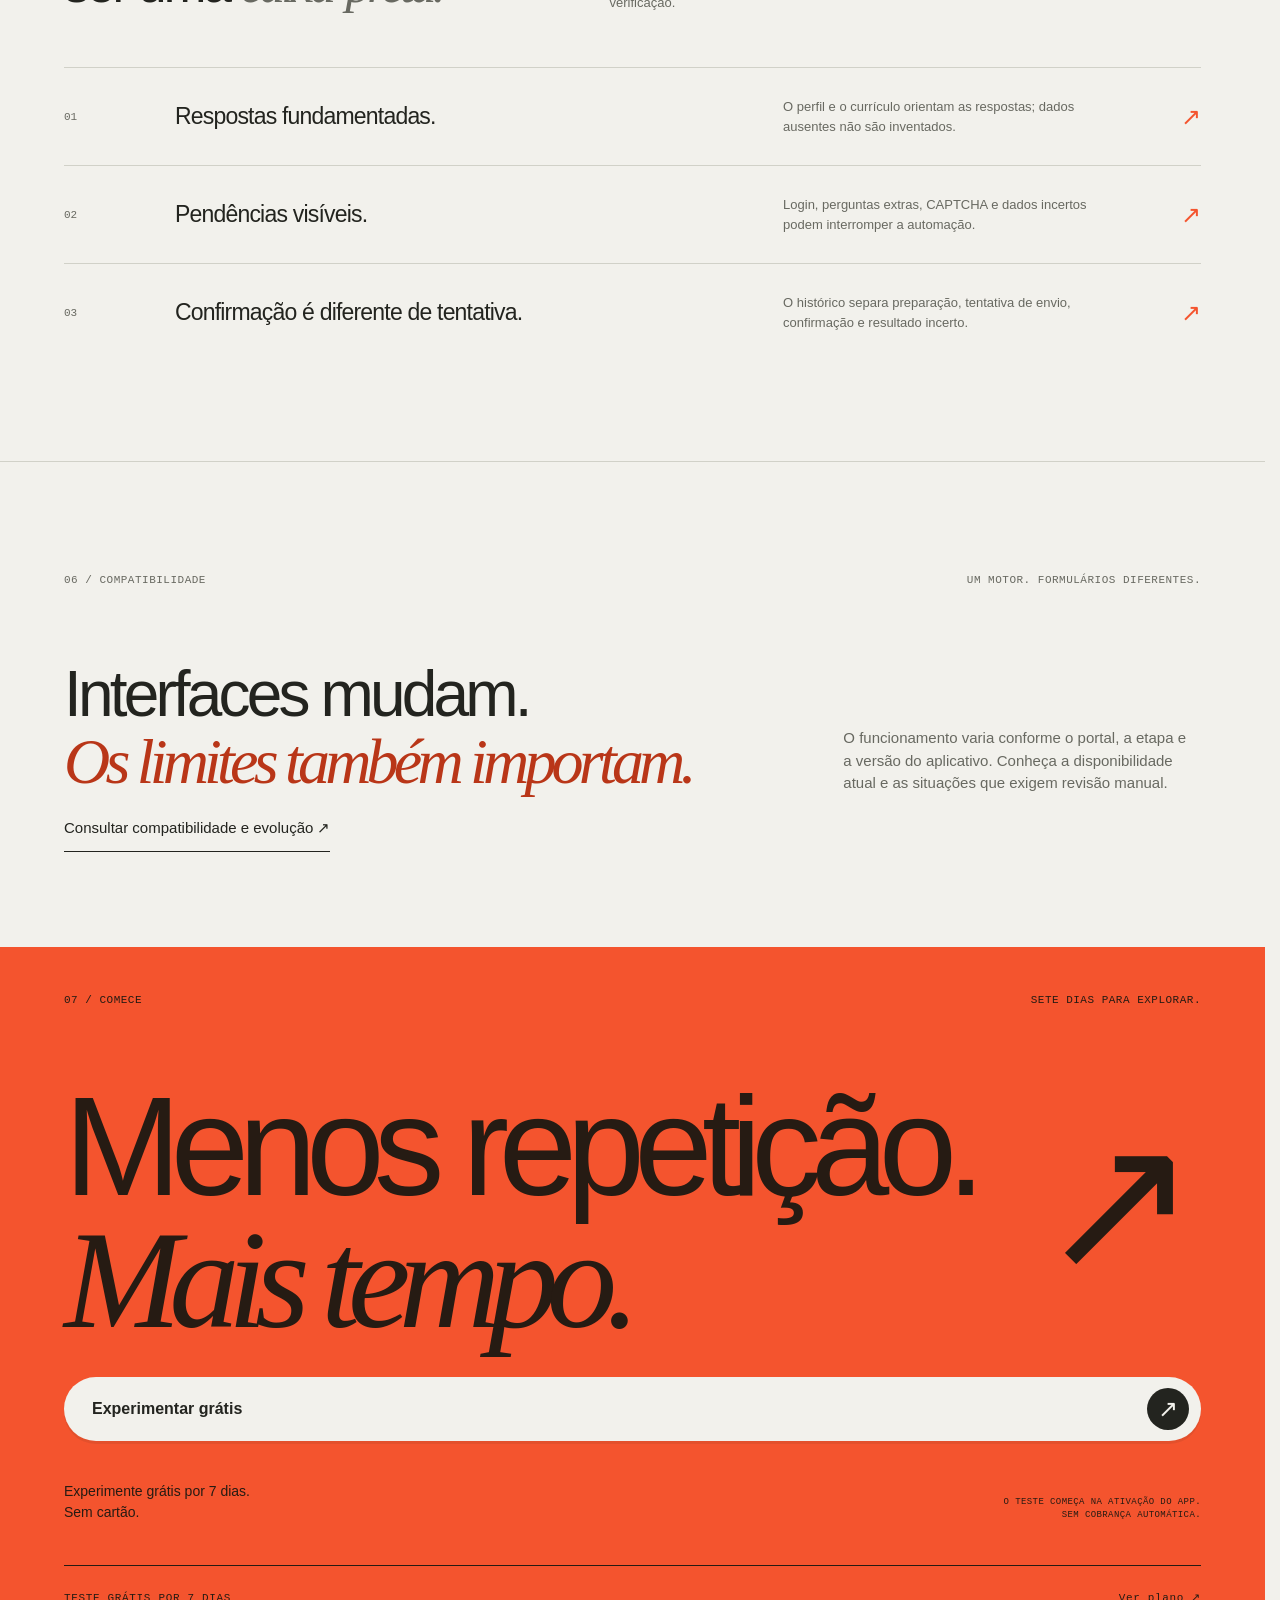
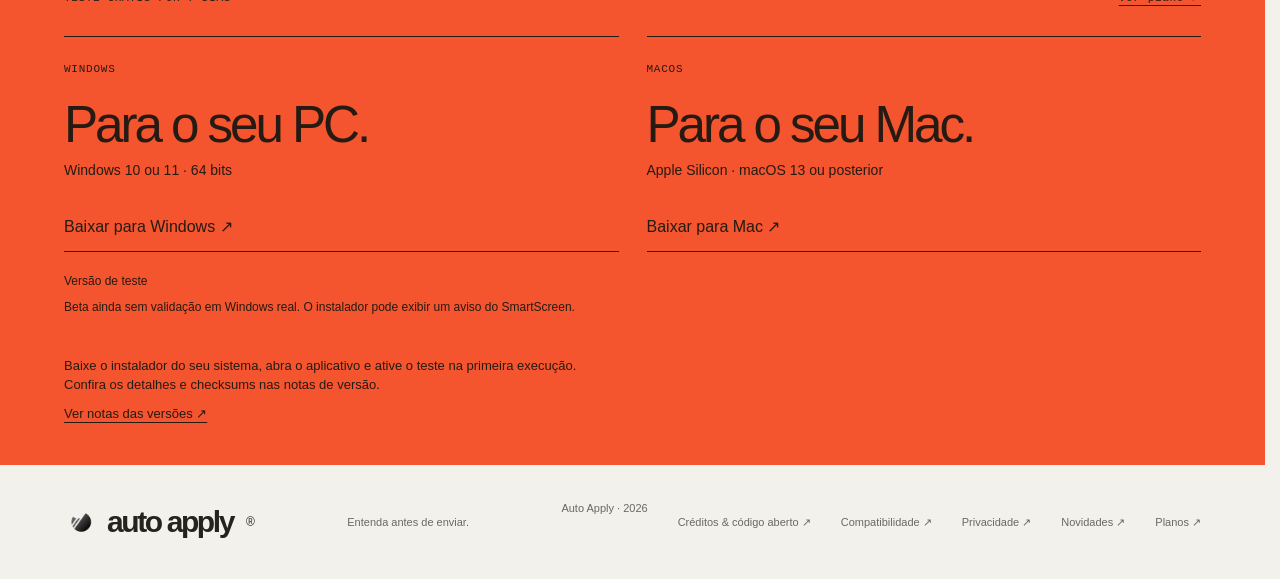
==== commit 11ef4fb2: "Integrate 30 and 90 day commercial offer with gated purchase pages" ====
--- a/docs/index.html
+++ b/docs/index.html
@@ -238,7 +238,7 @@
 <span data-i18n="contact.demo">O TESTE COMEÇA NA ATIVAÇÃO DO APP.<br/>SEM COBRANÇA AUTOMÁTICA.</span>
 </div>
 <div class="auto-downloads" id="download">
-<div class="auto-download-heading"><span data-i18n="download.tag">TESTE GRÁTIS POR 7 DIAS</span><a data-i18n="download.plans" href="planos.html">Ver plano ↗</a></div>
+<div class="auto-download-heading"><span data-i18n="download.tag">TESTE GRÁTIS POR 7 DIAS</span><a data-i18n="download.plans" href="planos.html">Ver planos ↗</a></div>
 <div class="auto-download-grid">
 <article data-platform-card="windows"><span class="auto-platform">WINDOWS</span><h3 data-i18n="download.windows.title">Para o seu PC.</h3><p data-i18n="download.windows.note">Windows 10 ou 11 · 64 bits</p><a data-download-platform="windows" data-i18n="download.windows.button" href="https://github.com/SouzaEu/Auto-apply-downloads/releases/download/v2026.11.15.219-windows-beta/CV-Auto-Windows-Setup.exe">Baixar para Windows ↗</a><p class="auto-fine" data-platform-status="windows">Versão beta</p><p class="auto-fine" data-i18n="download.windows.warning">Beta ainda sem validação em Windows real. O instalador pode exibir um aviso do SmartScreen.</p></article>
 <article data-platform-card="macos"><span class="auto-platform">MACOS</span><h3 data-i18n="download.macos.title">Para o seu Mac.</h3><p data-i18n="download.macos.note">Apple Silicon · macOS 13 ou posterior</p><a data-download-platform="macos" data-i18n="download.macos.button" href="https://github.com/SouzaEu/Auto-apply-downloads/releases/download/v2026.11.15.219/CV-Auto-macos-arm64.dmg">Baixar para Mac ↗</a></article>
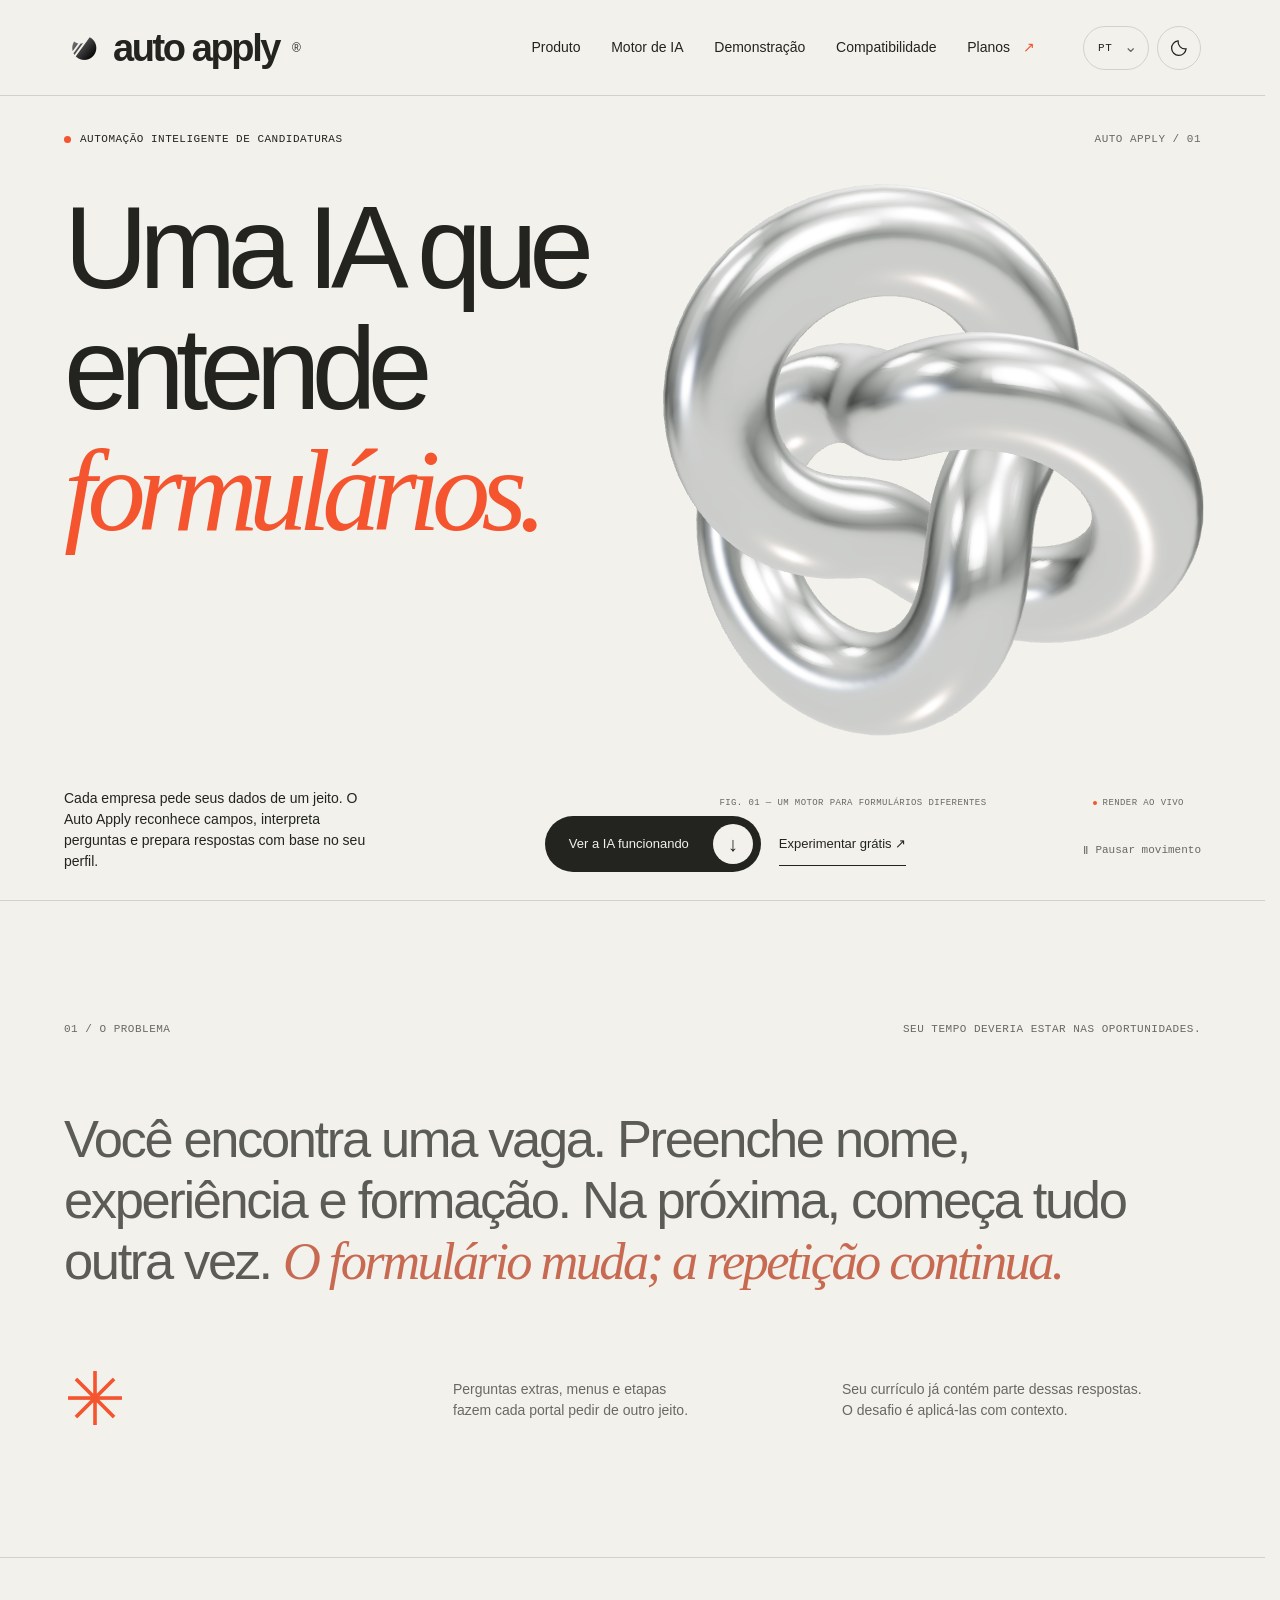
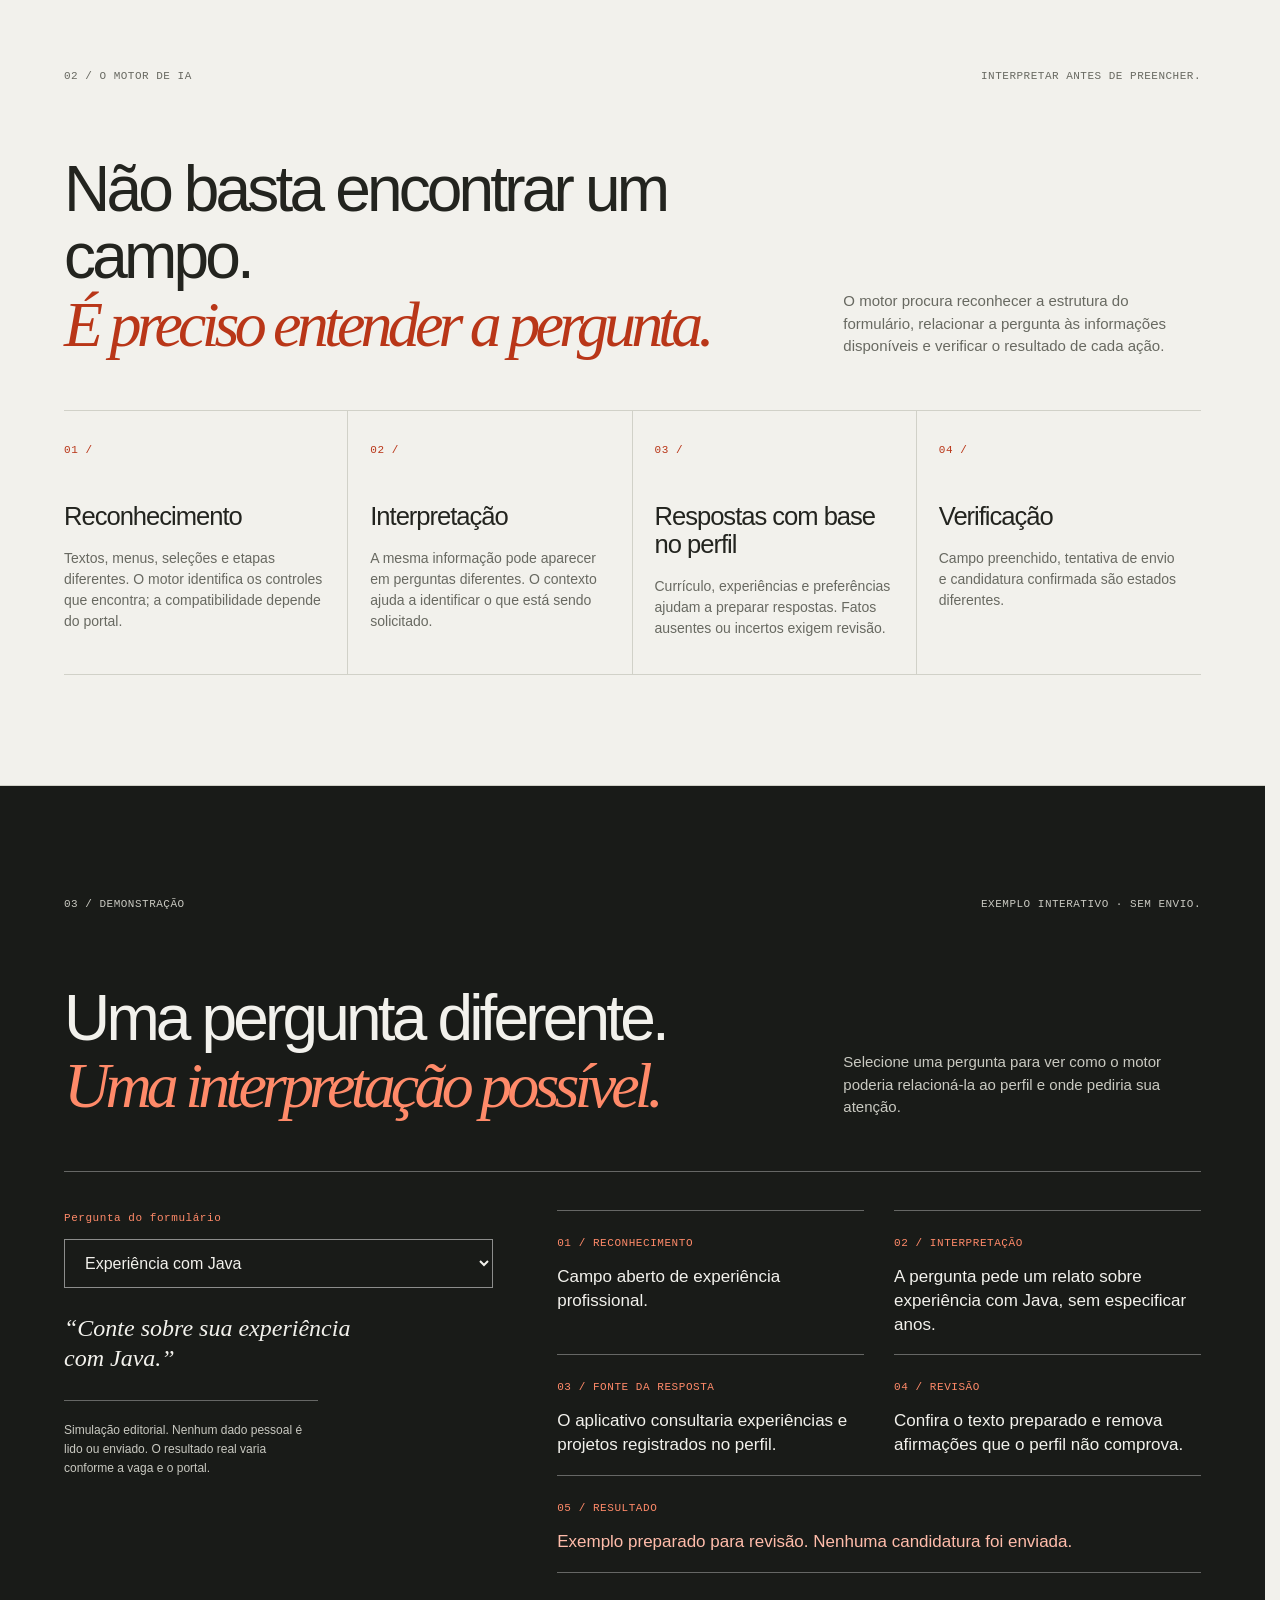
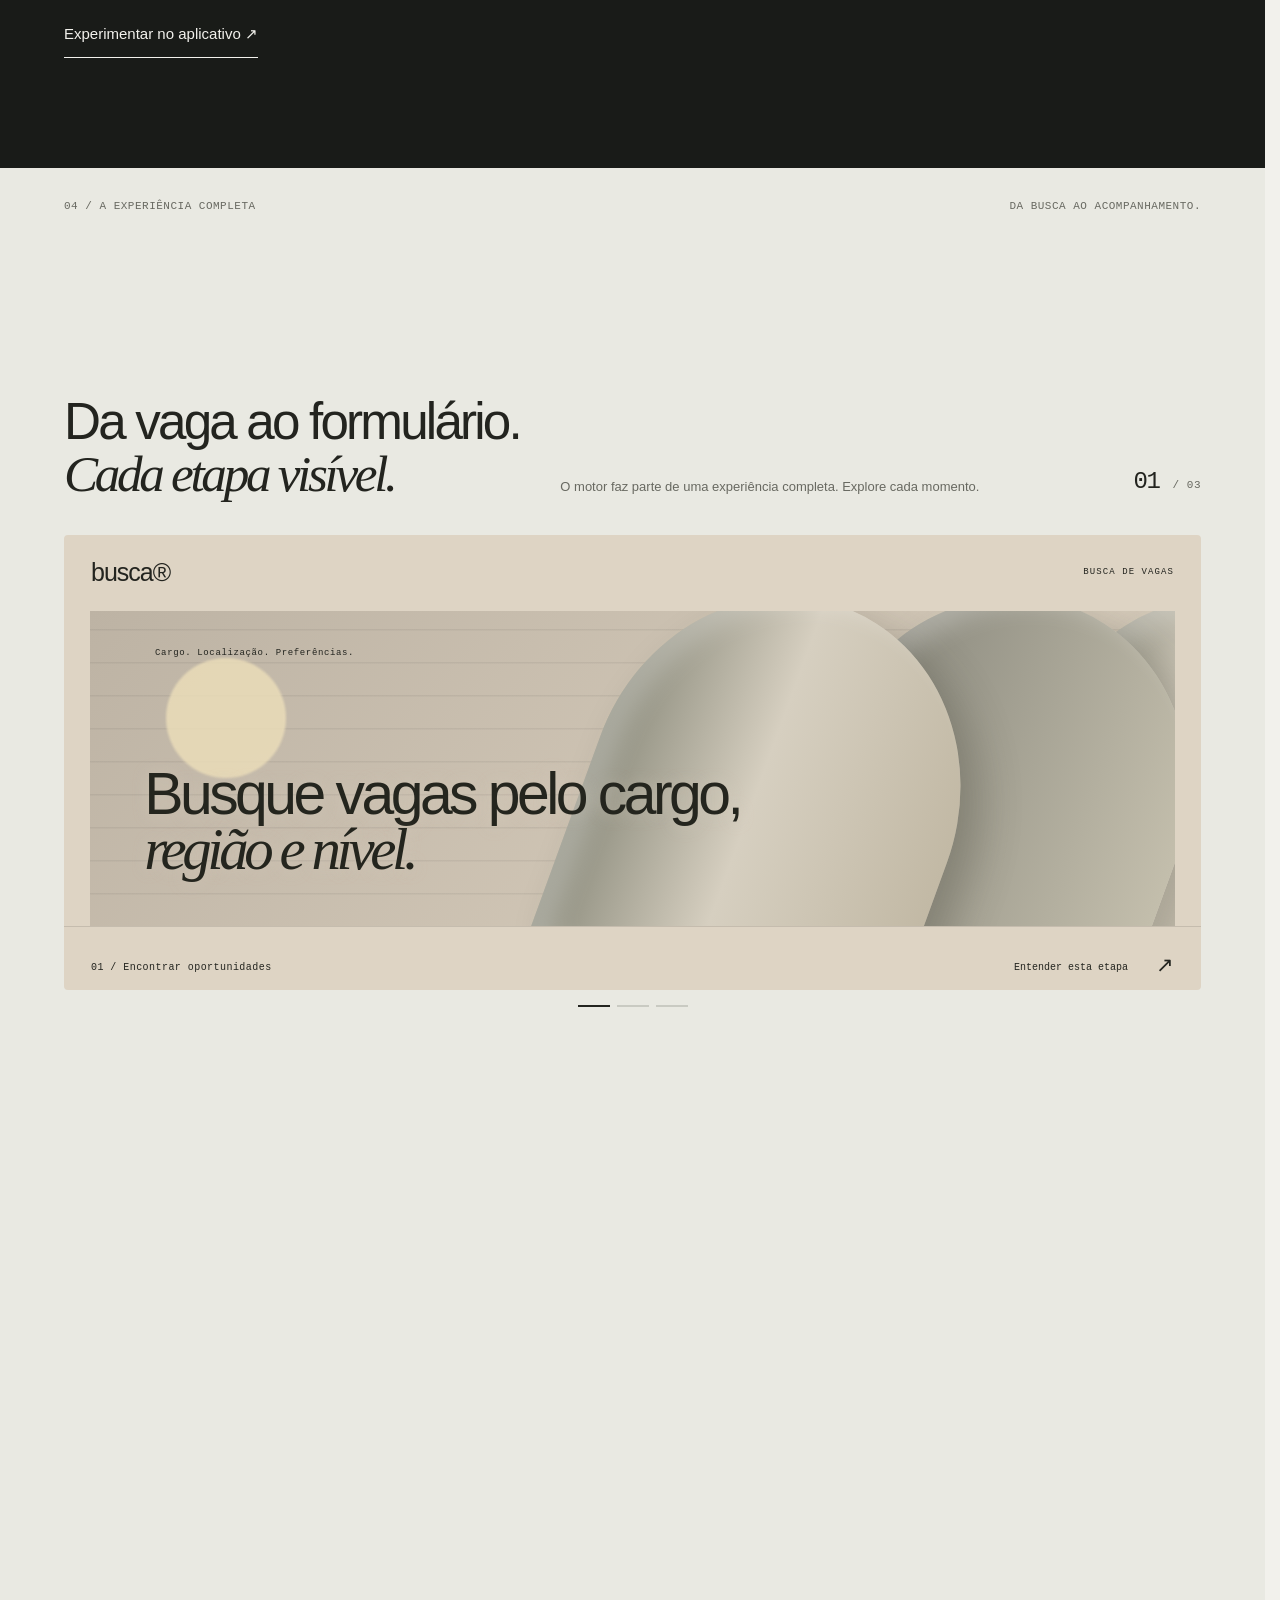
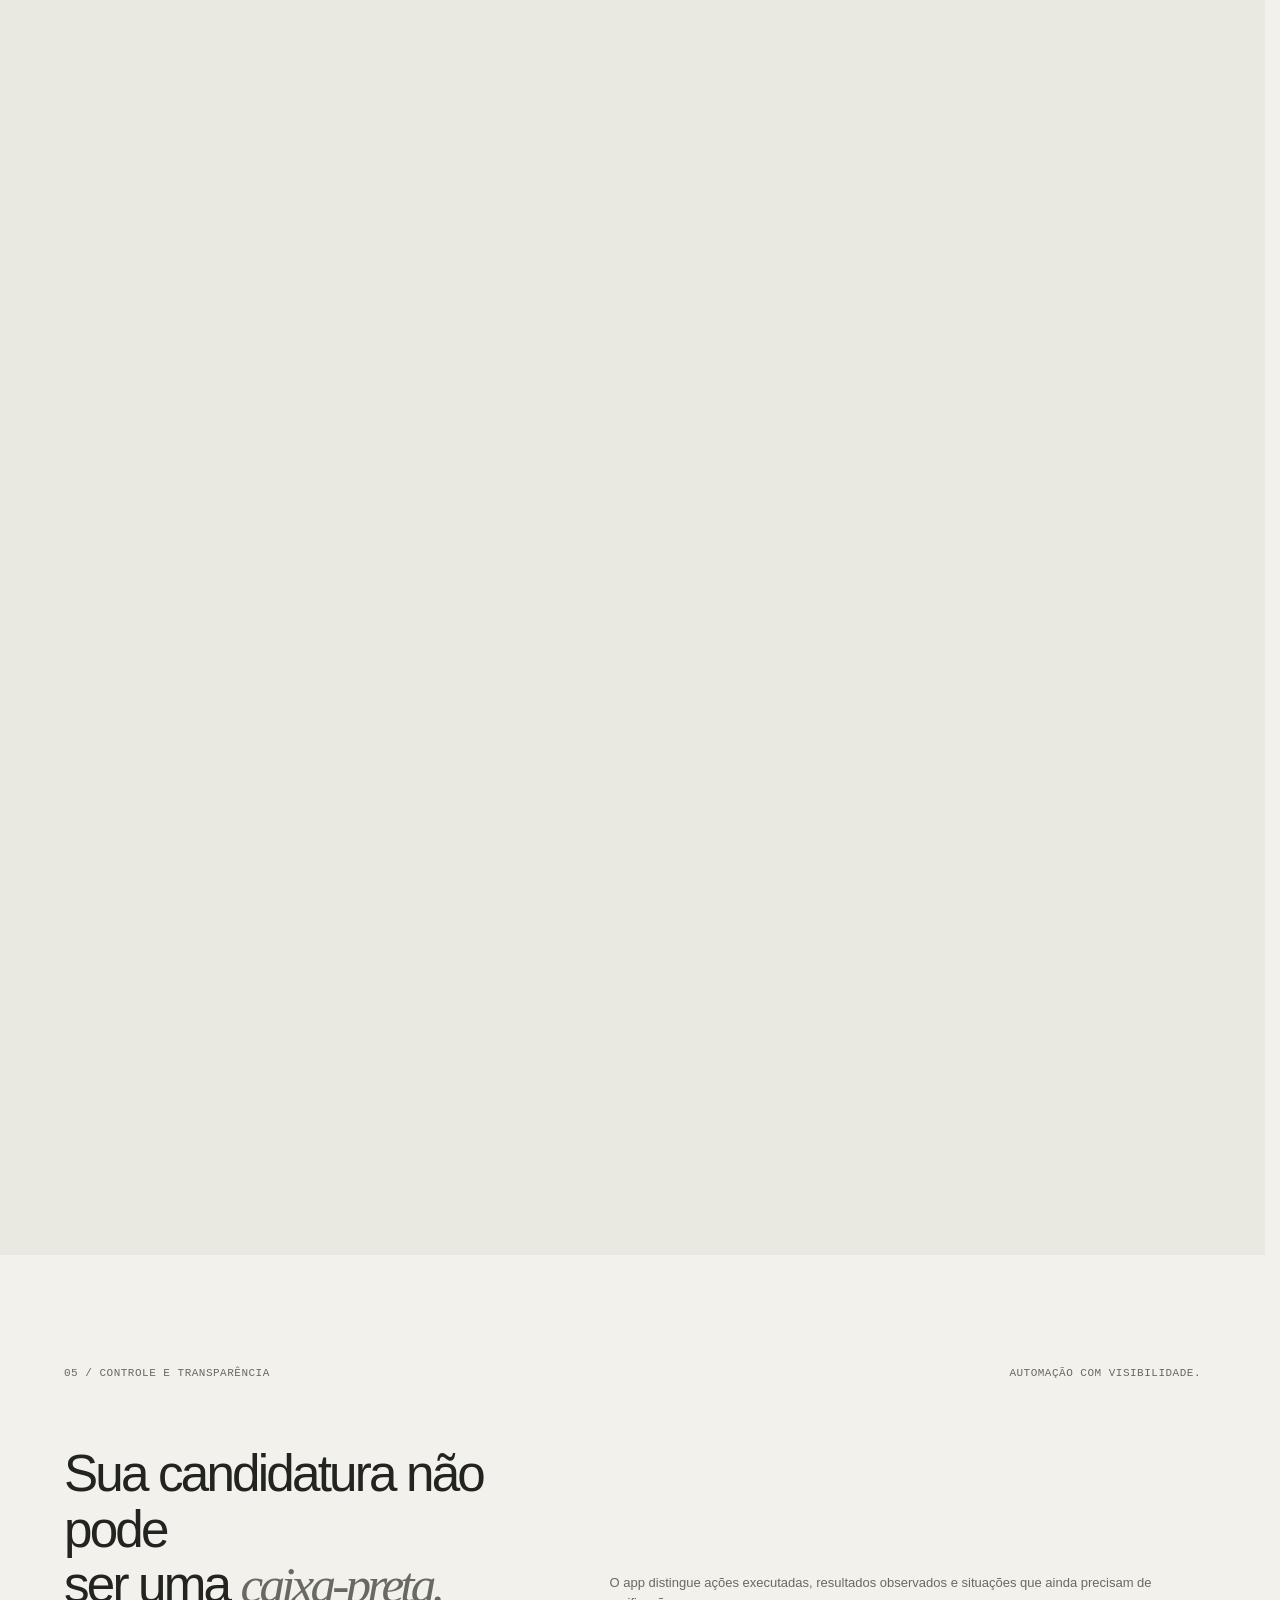
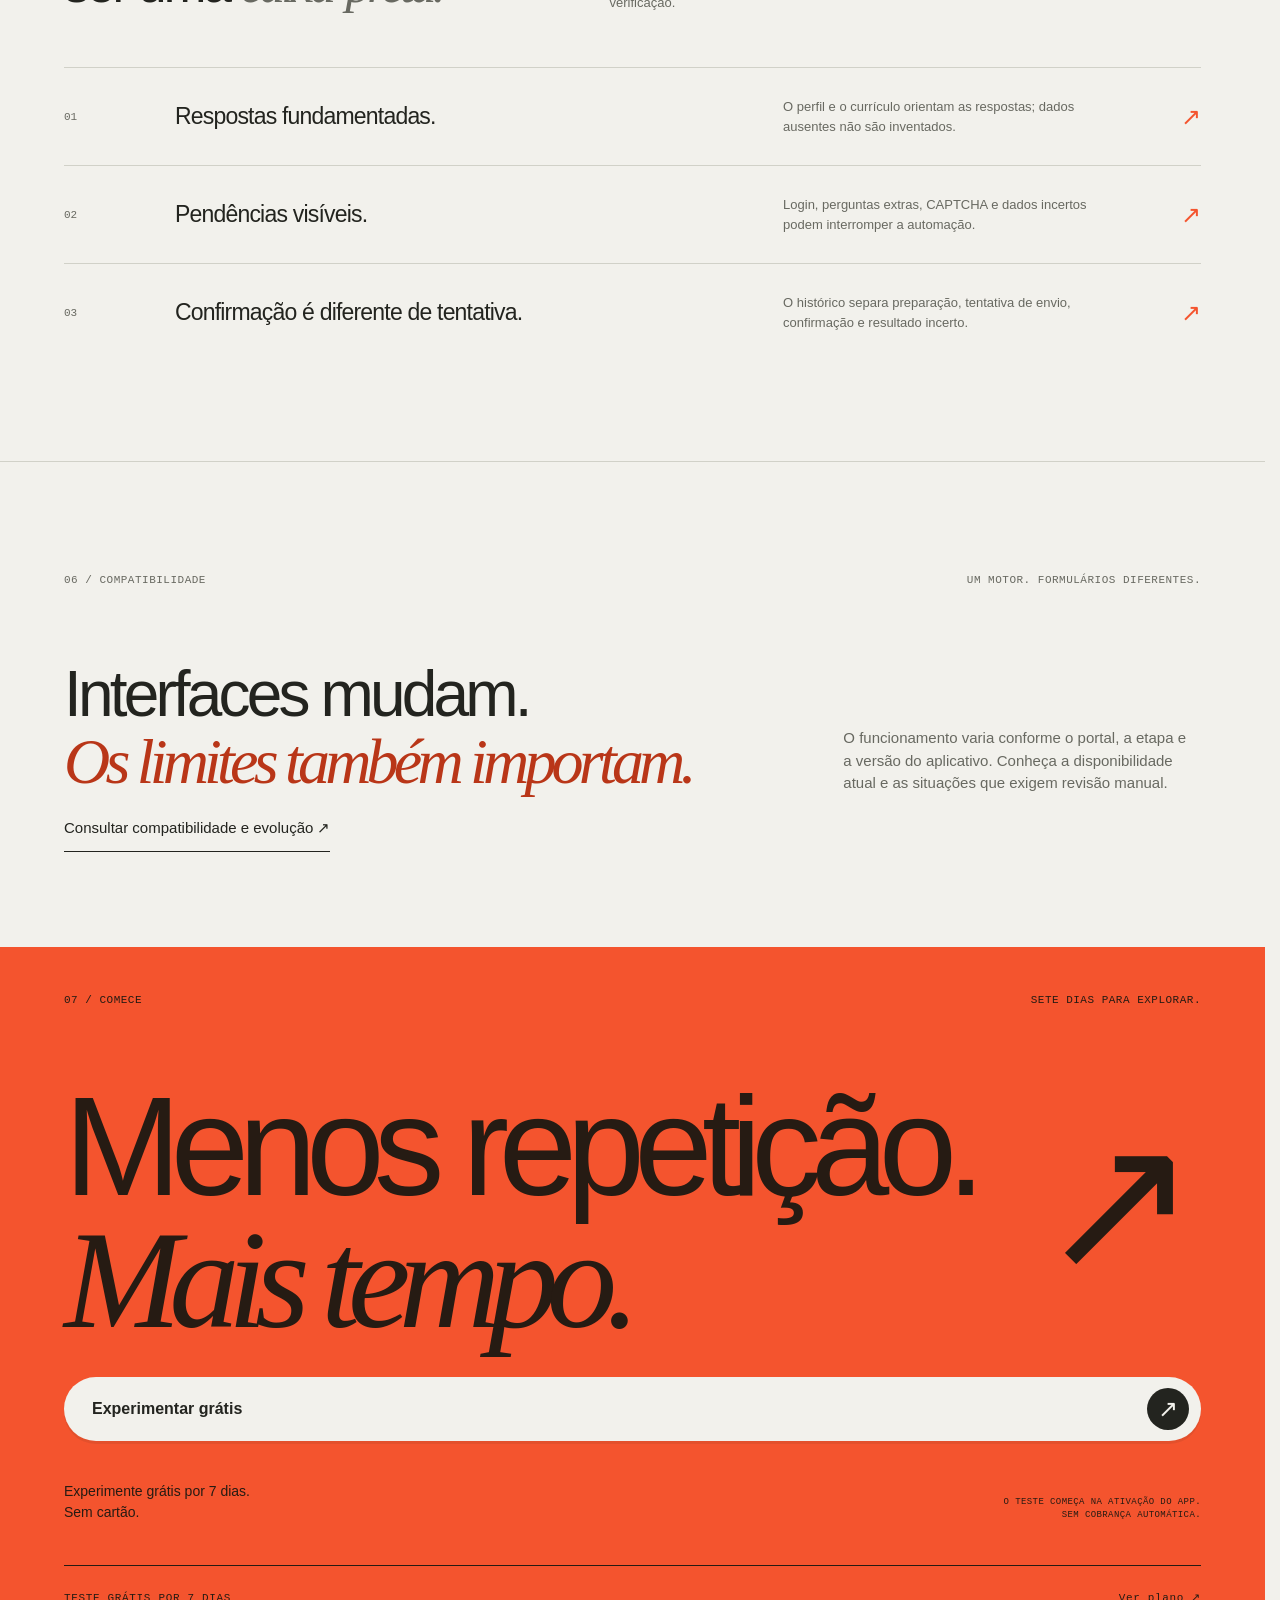
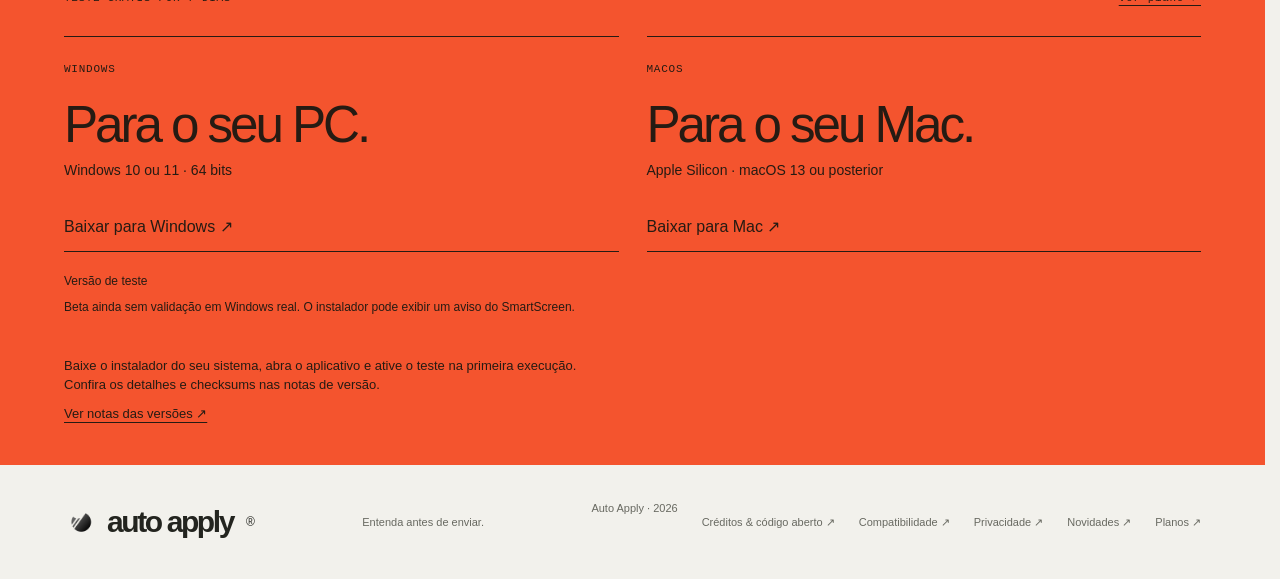
==== commit 0456d873: "Refine responsive navigation, access cards and form feedback" ====
--- a/docs/index.html
+++ b/docs/index.html
@@ -19,7 +19,7 @@
 <meta content="Auto Apply — Uma IA que entende formulários de candidatura." property="og:title"/>
 <meta content="Conheça o motor do Auto Apply: ele interpreta formulários, prepara respostas com seu perfil e distingue etapas de candidaturas confirmadas." property="og:description"/>
 <meta content="https://souzaeu.github.io/Auto-apply-downloads/assets/app-icon.png" property="og:image"/><meta content="pt_BR" property="og:locale"/>
-</head>
+<link rel="stylesheet" href="refinements.css?v=221"></head>
 <body>
 <a class="skip" data-i18n="skip" href="#main">Ir ao conteúdo</a>
 <div aria-hidden="true" class="progress"></div>
--- a/docs/refinements.css
+++ b/docs/refinements.css
@@ -0,0 +1,78 @@
+/* Finishing touches shared by the product, compatibility and access pages. */
+:root { --focus-ring: var(--accent-text, var(--accent)); }
+input:focus-visible { outline: 2px solid var(--focus-ring); outline-offset: 4px; }
+a, button, input, select, summary { touch-action: manipulation; }
+.header { gap: 24px; }
+.header .logo { flex-shrink: 0; }
+.nav { gap: clamp(16px, 2.4vw, 36px); }
+.nav a { white-space: nowrap; padding-block: 10px; }
+.footer { gap: 24px; }
+.footer > div { gap: 12px 24px; }
+.footer > div a { padding-block: 8px; }
+.plan-head p { max-width: 34ch; line-height: 1.75; }
+.plan-head h1 { overflow-wrap: break-word; }
+.plan-faq summary { min-height: 56px; padding-block: 18px; padding-right: 32px; }
+.plan-faq details p { max-width: 78ch; line-height: 1.75; padding-bottom: 8px; }
+.offer-card, .purchase-summary, .payment-choice { border-radius: 12px; }
+.offer-card p { line-height: 1.7; }
+.offer-card .plan-action { padding-block: 16px; }
+.commercial-notice, .preview-banner { border-radius: 8px; }
+.purchase-summary { position: sticky; top: 120px; }
+.purchase-summary .offer-price { font-variant-numeric: tabular-nums; }
+.purchase-steps { gap: 8px; }
+.purchase-steps a { display: flex; align-items: center; min-height: 44px; padding: 10px 14px; border: 1px solid var(--line); border-radius: 6px; }
+.purchase-steps a[aria-current] { border-color: var(--accent-text); background: var(--surface, var(--paper)); font-weight: 700; }
+#checkout-form input[type=email] { min-height: 48px; border-radius: 6px; }
+#checkout-form input[type=checkbox] { accent-color: var(--accent-text); }
+#checkout-form .terms-check { margin-block: 28px; }
+#checkout-msg:empty { display: none; }
+.license-output { border-radius: 8px; background: var(--surface, var(--paper)); font-size: clamp(15px, 2vw, 20px); line-height: 1.7; letter-spacing: .04em; }
+.access-sections article { padding: 28px; border: 1px solid var(--line); border-radius: 12px; margin-bottom: 20px; }
+.access-sections article > p { max-width: 66ch; }
+.access-sections article > p:last-child { margin-bottom: 0; }
+.access-sections button, .method-options button, #pay-button, #retry-payment, #copy-license, .preview-primary { min-height: 48px; border-radius: 6px; line-height: 1.5; }
+.access-sections button:hover:enabled, .method-options button:hover:enabled { border-color: var(--accent-text); }
+.access-sections button:disabled { opacity: .55; cursor: default; }
+.access-sections [data-result-key]:not([hidden]) { padding: 12px 14px; border-left: 2px solid var(--accent-text); background: var(--surface, var(--paper)); }
+.preview-scenarios label { display: flex; flex-wrap: wrap; gap: 10px; align-items: center; }
+.preview-scenarios select { min-height: 44px; border-radius: 6px; }
+@media (max-width: 1100px) {
+  body:not([data-page]) .header .nav { display: none; }
+  body:not([data-page]) .menu-button { display: inline-flex; align-items: center; gap: 10px; min-height: 44px; padding: 10px 14px; border: 1px solid var(--line); border-radius: 30px; font-size: 12px; }
+  body[data-page] .header { display: grid; grid-template-columns: minmax(0, 1fr) auto; height: auto; min-height: 90px; padding-block: 16px 8px; gap: 8px 16px; }
+  body[data-page] .header-actions { margin-left: 0; }
+  body[data-page] .header .logo { font-size: clamp(24px, 4vw, 38px); }
+  body[data-page] .header .logo img { width: 30px; height: 30px; }
+  body[data-page] .header .nav { display: flex; grid-column: 1 / -1; grid-row: 2; overflow-x: auto; gap: 22px; font-size: 12px; margin: 0; }
+  body[data-page] .header .theme-toggle { display: grid; }
+  body[data-page] .plan-back { display: none; }
+  .purchase-summary { position: static; }
+}
+@media (max-width: 800px) {
+  .plan-page { padding-top: 56px; padding-bottom: 72px; }
+  .plan-head { margin-top: 36px; }
+  .plan-head h1 { font-size: clamp(46px, 11vw, 82px); }
+  .plan-head p { max-width: 48ch; }
+  .purchase-steps { display: grid; grid-template-columns: repeat(2, minmax(0, 1fr)); font-size: 10px; }
+  .purchase-steps a { padding: 10px; }
+  .access-sections article { padding: 22px; }
+  .access-sections h2 { font-size: 26px; }
+  .purchase-layout { gap: 24px; }
+  .footer { align-items: start; }
+  .footer > div { gap: 8px 20px; }
+}
+@media (max-width: 400px) {
+  body:not([data-page]) .header { gap: 8px; }
+  body:not([data-page]) .header .logo { font-size: 24px; gap: 5px; }
+  body:not([data-page]) .header .logo img { width: 26px; height: 26px; padding: 2px; }
+  body:not([data-page]) .header .logo sup { margin-left: 0; }
+  body:not([data-page]) .header-actions { gap: 6px; }
+  body:not([data-page]) .menu-button { padding: 10px; gap: 8px; }
+  body[data-page] .header { padding-inline: 18px; column-gap: 8px; }
+  body[data-page] .header .logo { font-size: 25px; gap: 6px; }
+  body[data-page] .header .logo sup { font-size: 9px; margin-left: 0; }
+  body[data-page] .language-control select { min-width: 50px; }
+  .access-sections article, .purchase-summary, .payment-choice { padding: 18px; }
+  .access-sections button { padding-inline: 14px; max-width: 100%; }
+  .method-options { grid-template-columns: 1fr; }
+}
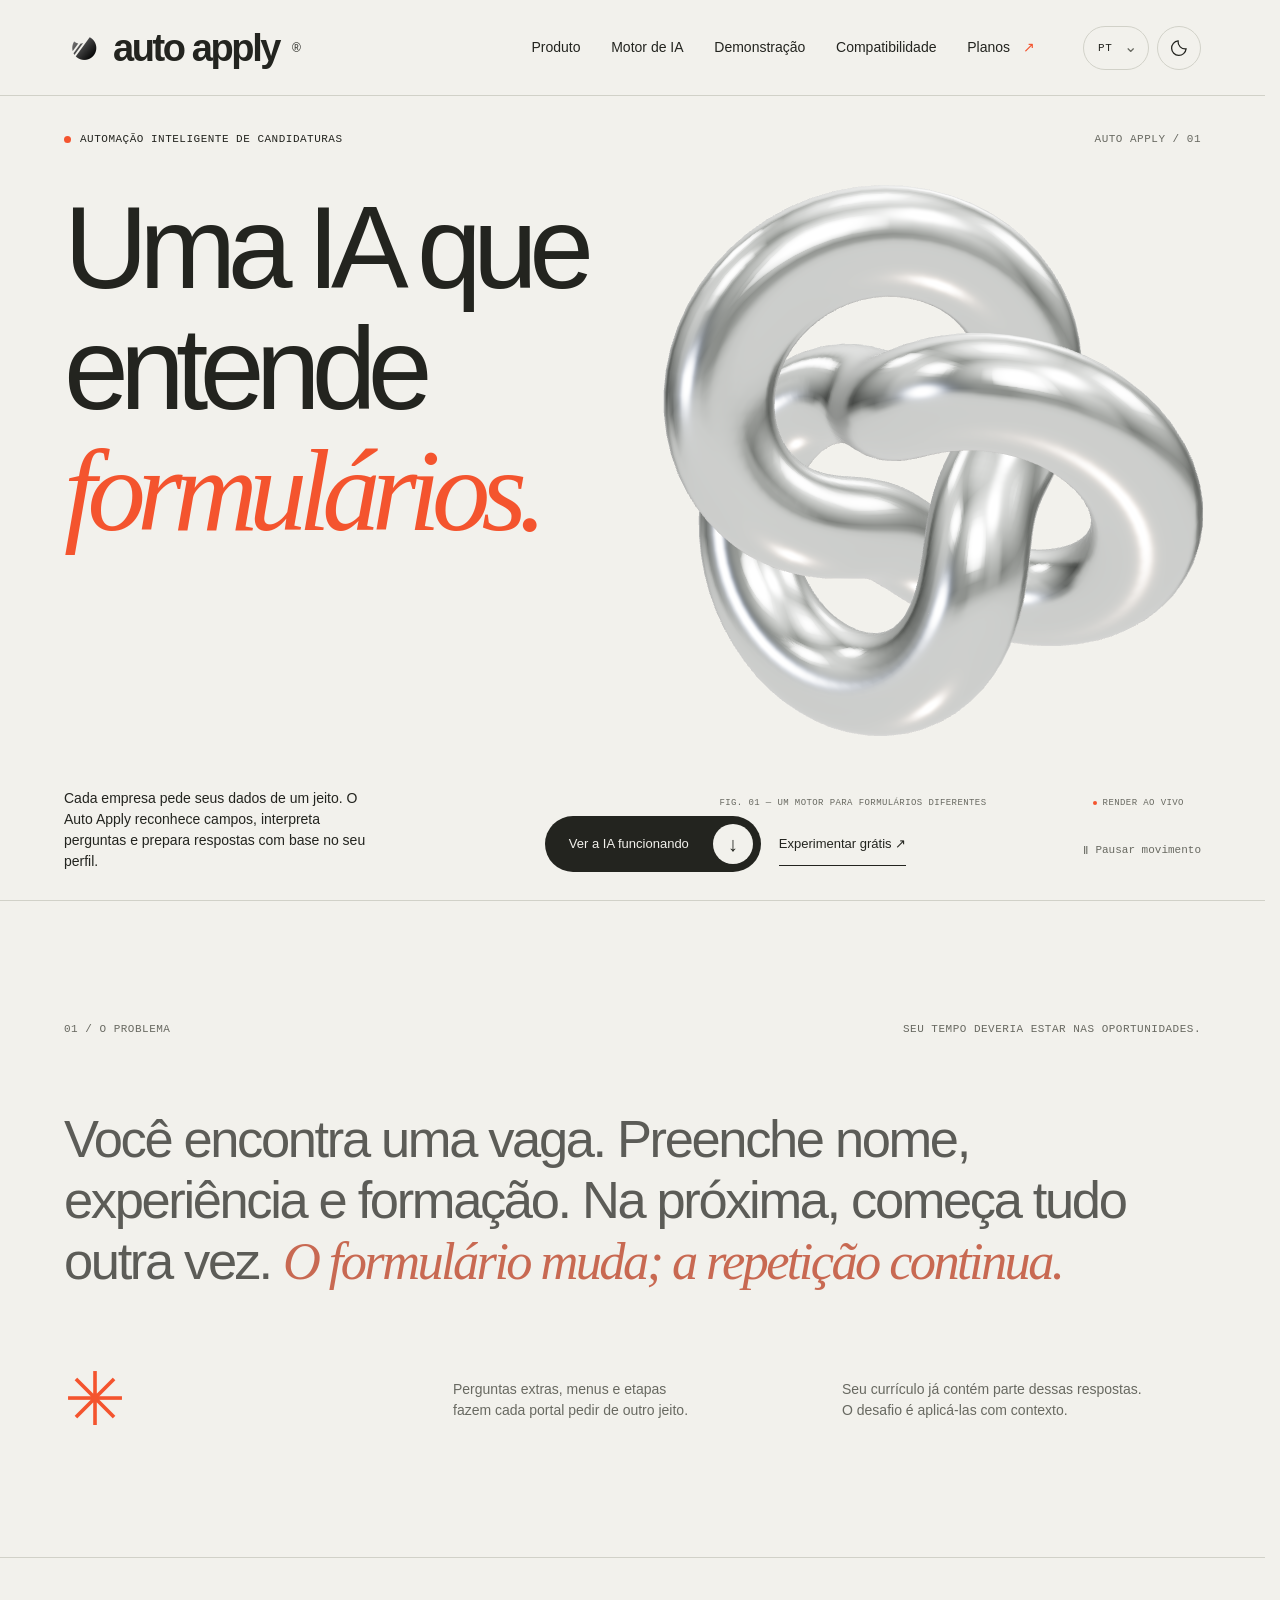
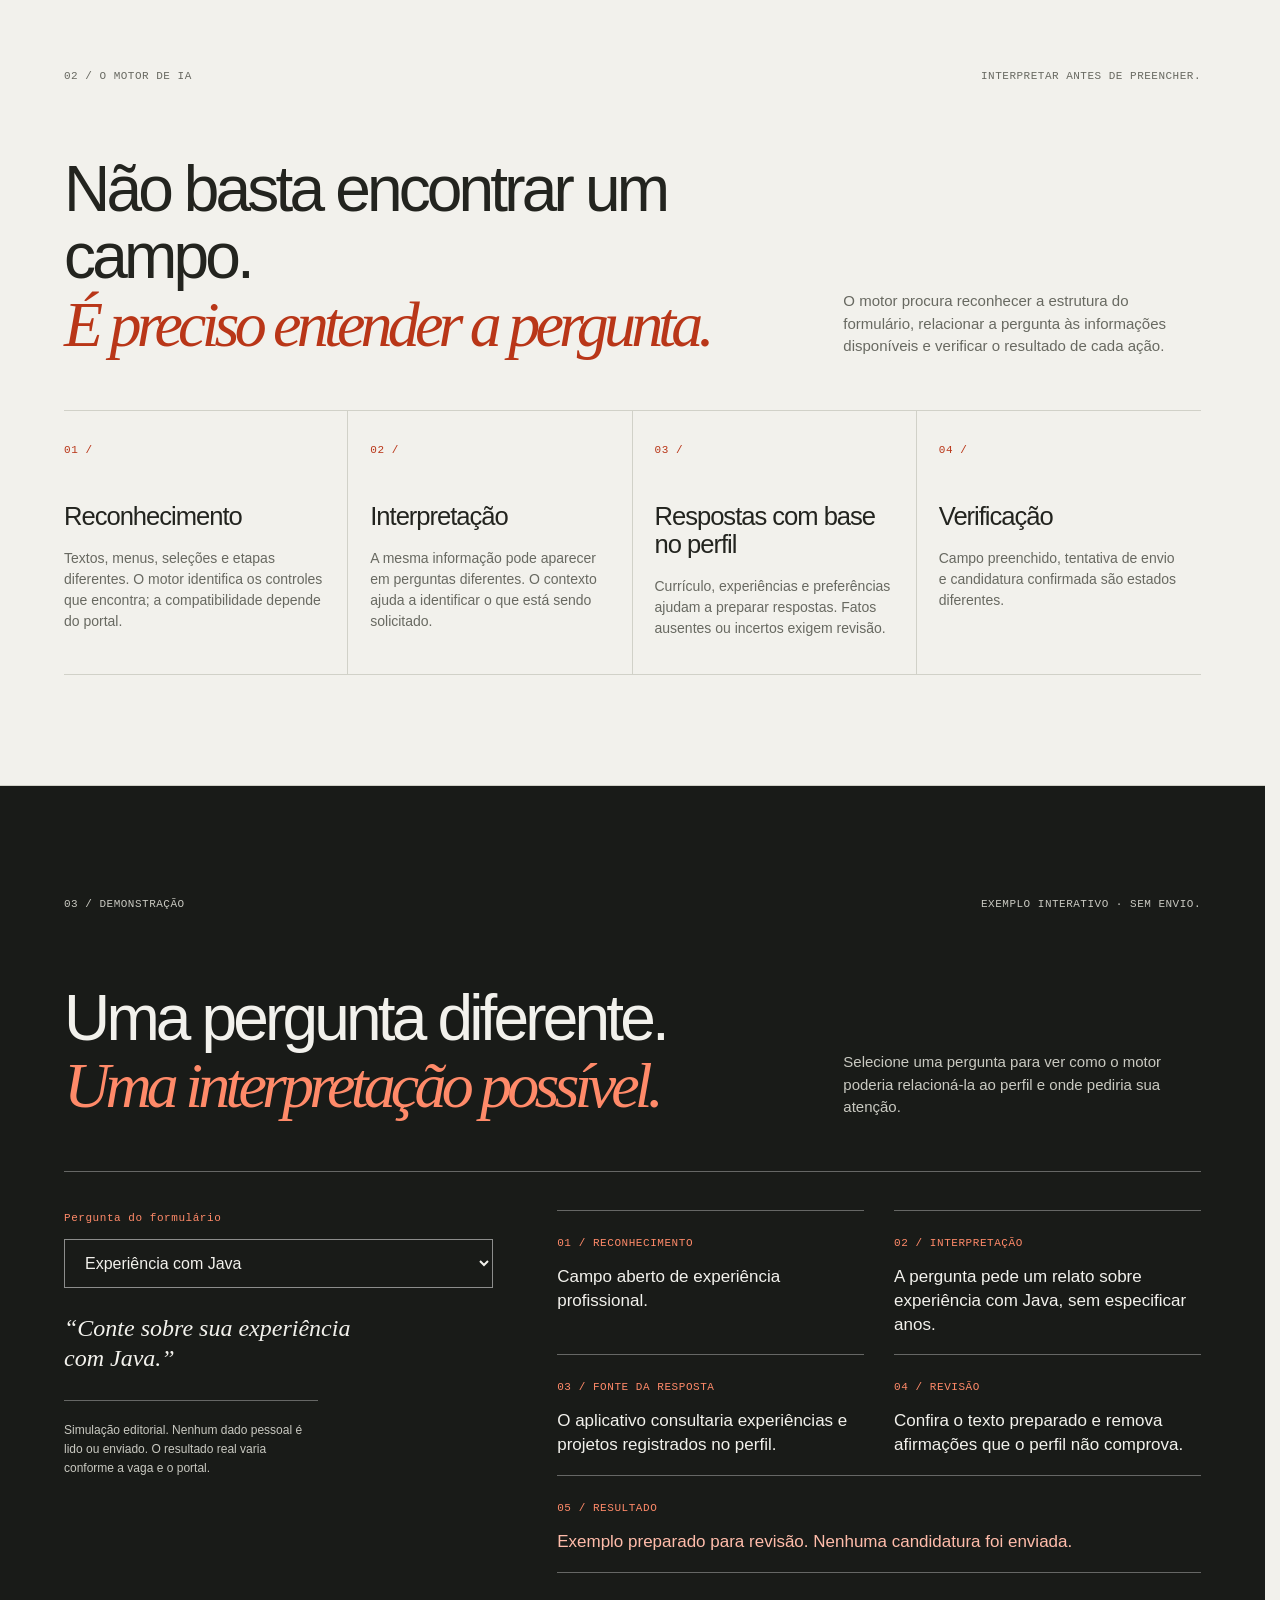
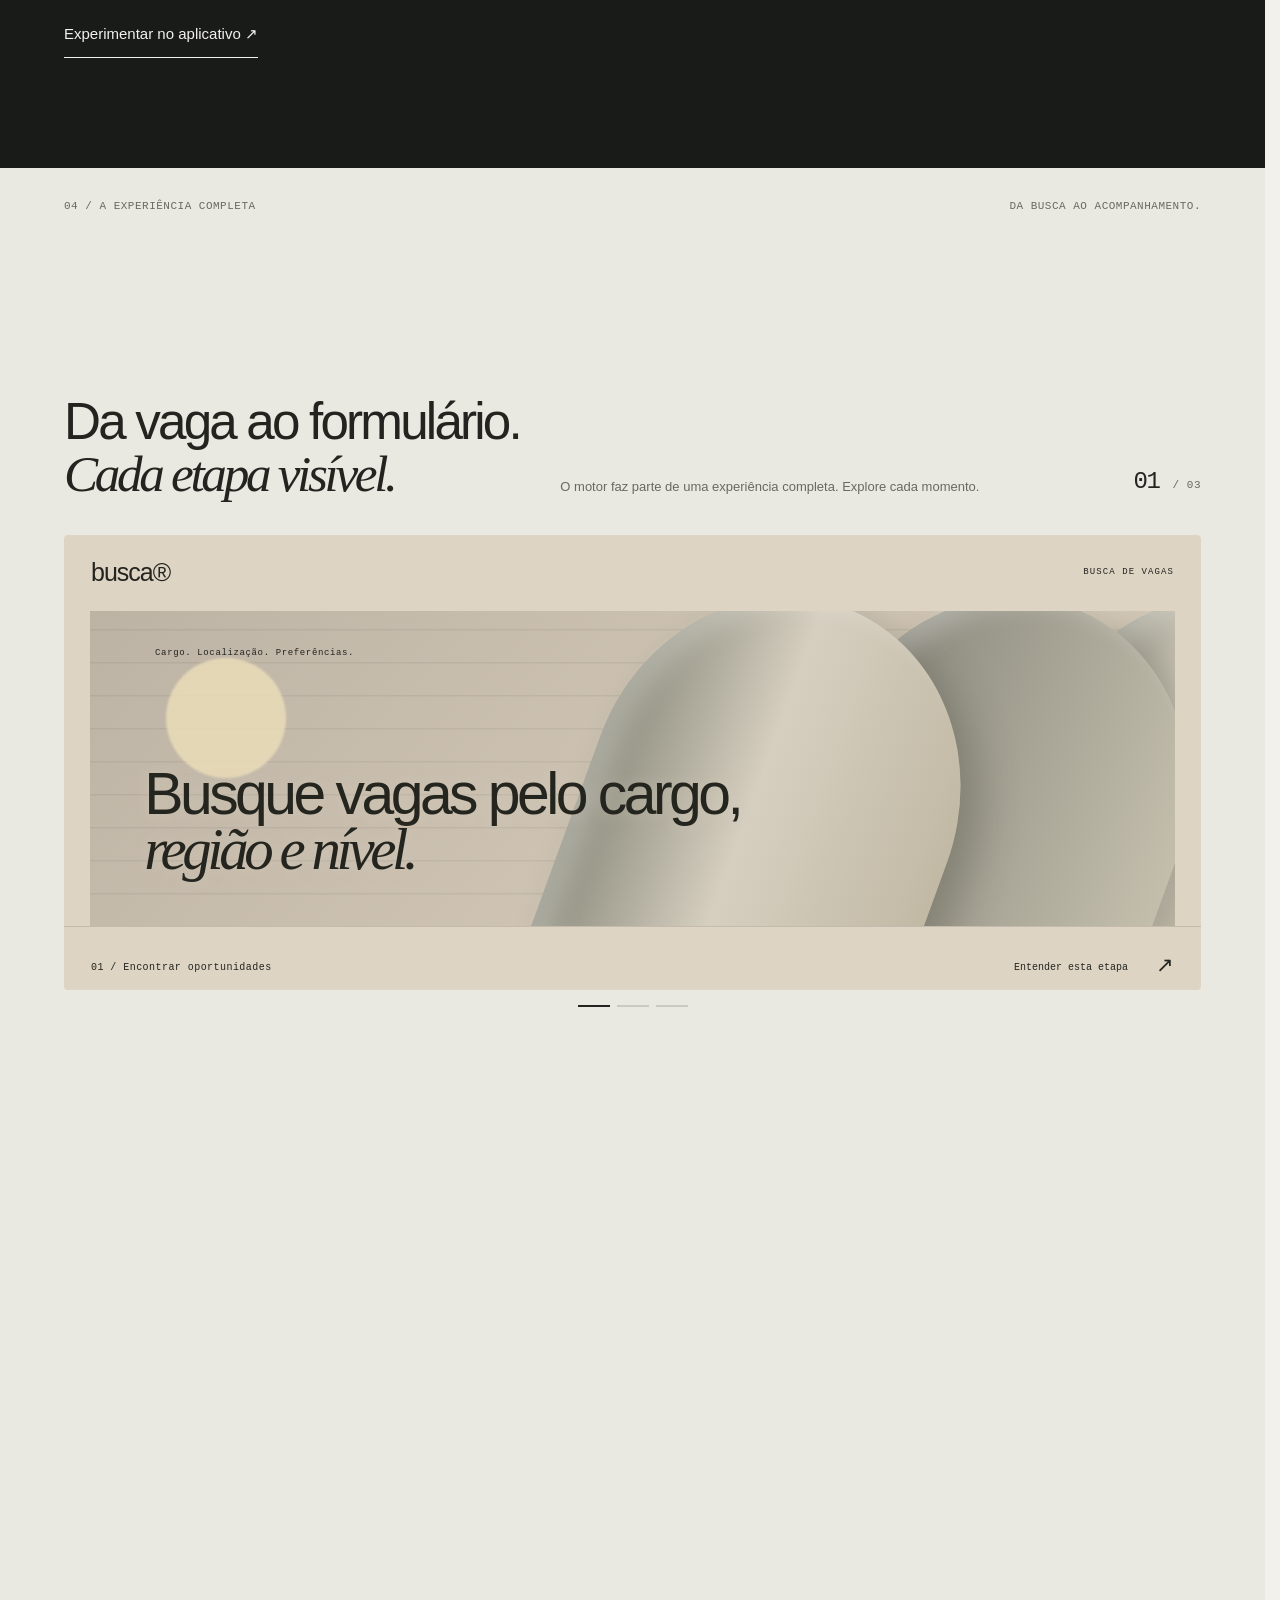
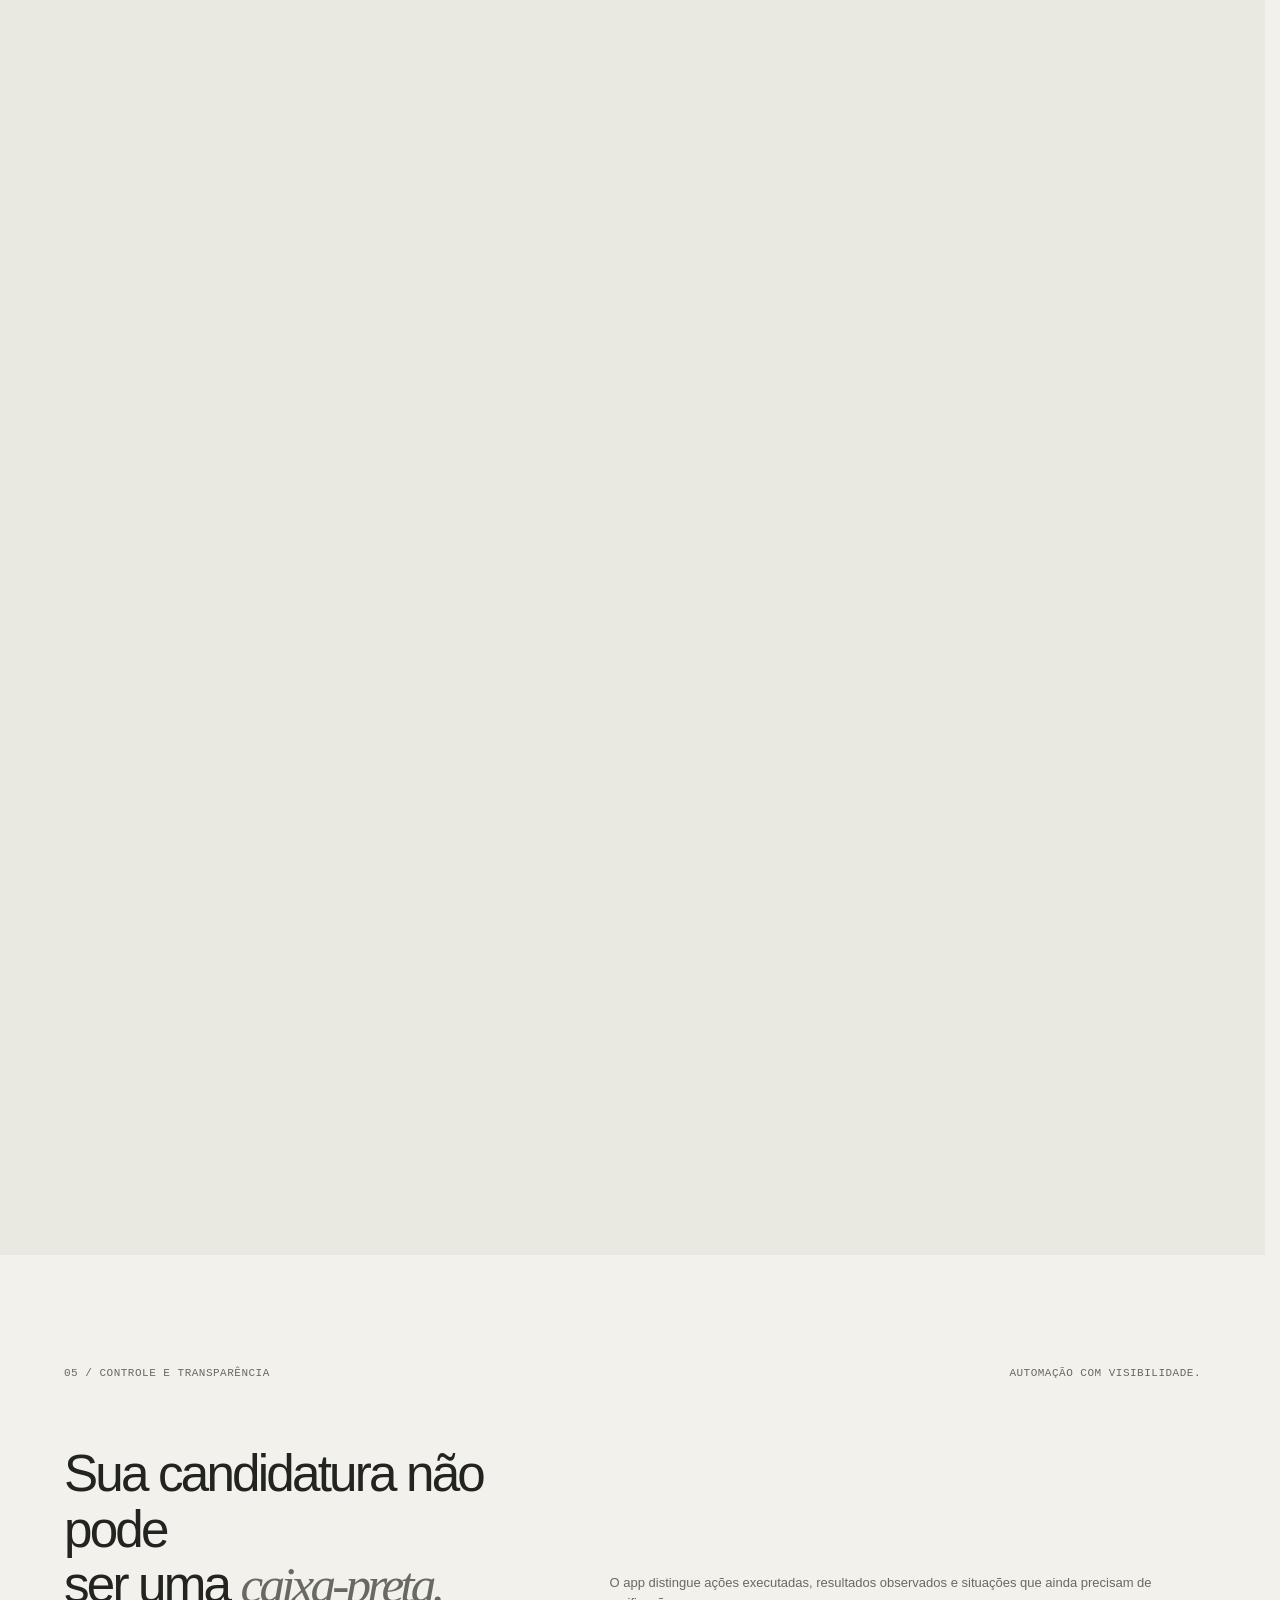
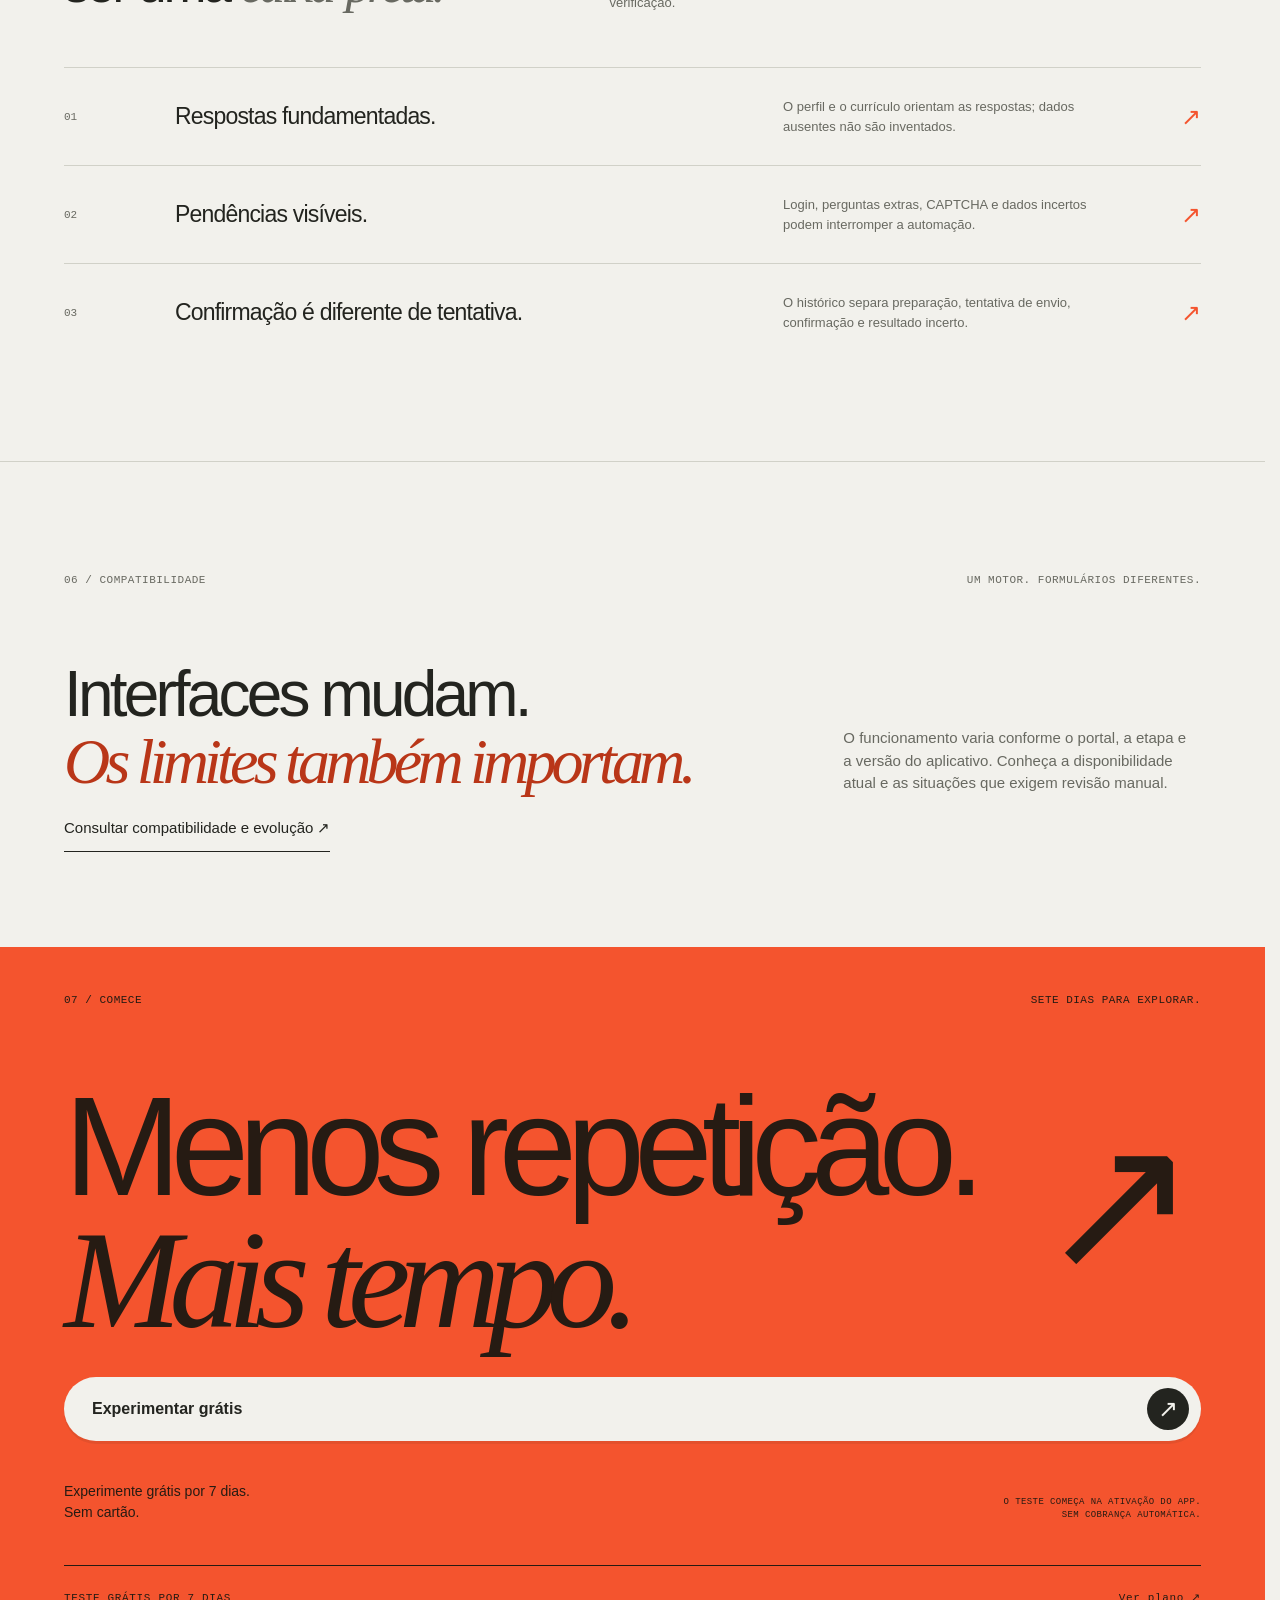
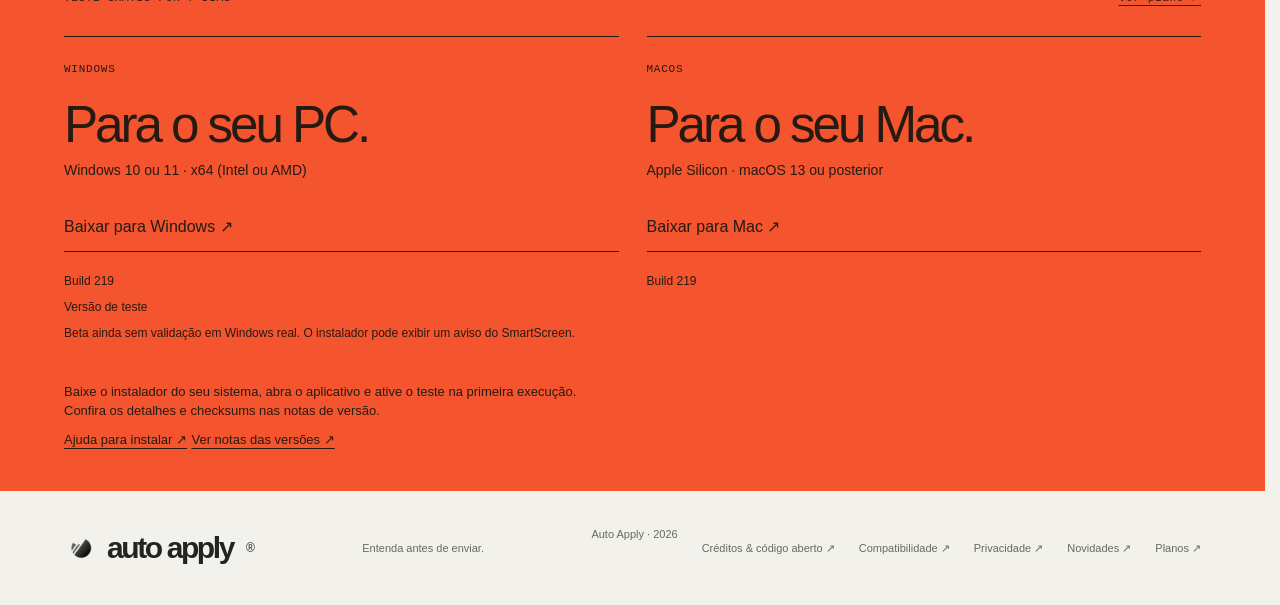
==== commit 3ffebe52: "Clarify installation and align plan actions with availability" ====
--- a/docs/index.html
+++ b/docs/index.html
@@ -14,7 +14,7 @@
     </script>
 <script defer="" src="vendor/gsap.min.js"></script>
 <script defer="" src="vendor/ScrollTrigger.min.js"></script>
-<script defer="" src="downloads.js?v=219"></script>
+<script defer="" src="downloads.js?v=220"></script>
 <meta content="website" property="og:type"/>
 <meta content="Auto Apply — Uma IA que entende formulários de candidatura." property="og:title"/>
 <meta content="Conheça o motor do Auto Apply: ele interpreta formulários, prepara respostas com seu perfil e distingue etapas de candidaturas confirmadas." property="og:description"/>
@@ -240,10 +240,10 @@
 <div class="auto-downloads" id="download">
 <div class="auto-download-heading"><span data-i18n="download.tag">TESTE GRÁTIS POR 7 DIAS</span><a data-i18n="download.plans" href="planos.html">Ver planos ↗</a></div>
 <div class="auto-download-grid">
-<article data-platform-card="windows"><span class="auto-platform">WINDOWS</span><h3 data-i18n="download.windows.title">Para o seu PC.</h3><p data-i18n="download.windows.note">Windows 10 ou 11 · 64 bits</p><a data-download-platform="windows" data-i18n="download.windows.button" href="https://github.com/SouzaEu/Auto-apply-downloads/releases/download/v2026.11.15.219-windows-beta/CV-Auto-Windows-Setup.exe">Baixar para Windows ↗</a><p class="auto-fine" data-platform-status="windows">Versão beta</p><p class="auto-fine" data-i18n="download.windows.warning">Beta ainda sem validação em Windows real. O instalador pode exibir um aviso do SmartScreen.</p></article>
-<article data-platform-card="macos"><span class="auto-platform">MACOS</span><h3 data-i18n="download.macos.title">Para o seu Mac.</h3><p data-i18n="download.macos.note">Apple Silicon · macOS 13 ou posterior</p><a data-download-platform="macos" data-i18n="download.macos.button" href="https://github.com/SouzaEu/Auto-apply-downloads/releases/download/v2026.11.15.219/CV-Auto-macos-arm64.dmg">Baixar para Mac ↗</a></article>
-</div>
-<p class="download-instructions" data-i18n="download.instructions">Baixe o instalador do seu sistema, abra o aplicativo e ative o teste na primeira execução. Confira os detalhes e checksums nas notas de versão.</p><a class="download-releases" data-i18n="plan.releases" href="https://github.com/SouzaEu/Auto-apply-downloads/releases">Ver notas das versões ↗</a>
+<article data-platform-card="windows"><span class="auto-platform">WINDOWS</span><h3 data-i18n="download.windows.title">Para o seu PC.</h3><p data-i18n="download.windows.note">Windows 10 ou 11 · x64 (Intel ou AMD)</p><a data-download-platform="windows" data-i18n="download.windows.button" href="https://github.com/SouzaEu/Auto-apply-downloads/releases/download/v2026.11.15.219-windows-beta/CV-Auto-Windows-Setup.exe">Baixar para Windows ↗</a><p class="auto-fine" data-platform-version="windows" hidden></p><p class="auto-fine" data-platform-status="windows">Versão beta</p><p class="auto-fine" data-i18n="download.windows.warning">O instalador beta pode exibir um aviso do SmartScreen.</p></article>
+<article data-platform-card="macos"><span class="auto-platform">MACOS</span><h3 data-i18n="download.macos.title">Para o seu Mac.</h3><p data-i18n="download.macos.note">Apple Silicon · macOS 13 ou posterior</p><a data-download-platform="macos" data-i18n="download.macos.button" href="https://github.com/SouzaEu/Auto-apply-downloads/releases/download/v2026.11.15.219/CV-Auto-macos-arm64.dmg">Baixar para Mac ↗</a><p class="auto-fine" data-platform-version="macos" hidden></p></article>
+</div>
+<p class="download-instructions" data-i18n="download.instructions">Baixe o instalador do seu sistema, abra o aplicativo e ative o teste na primeira execução. Confira os detalhes e checksums nas notas de versão.</p><a class="download-releases" href="compatibilidade.html#instalacao" data-i18n="download.help">Ajuda para instalar ↗</a> <a class="download-releases" data-i18n="plan.releases" href="https://github.com/SouzaEu/Auto-apply-downloads/releases">Ver notas das versões ↗</a>
 </div></section>
 </main>
 <footer class="footer wrap">
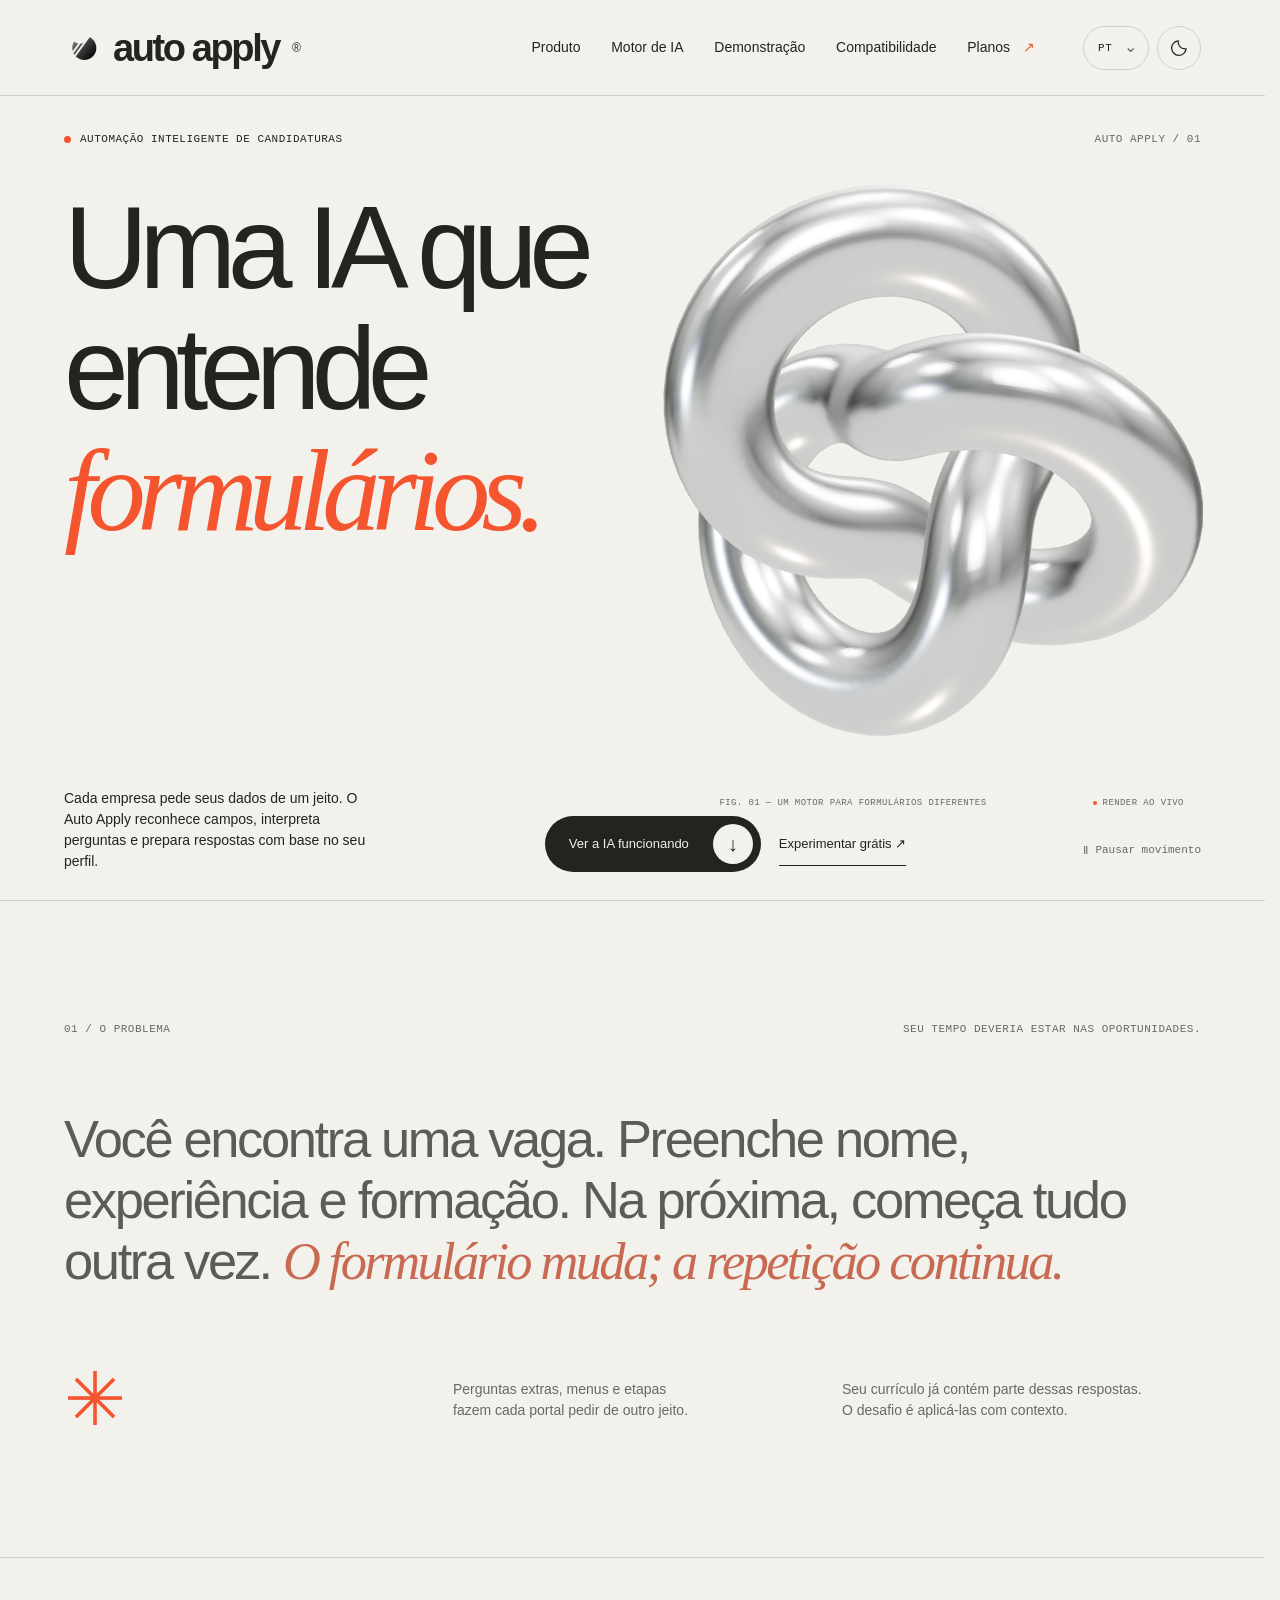
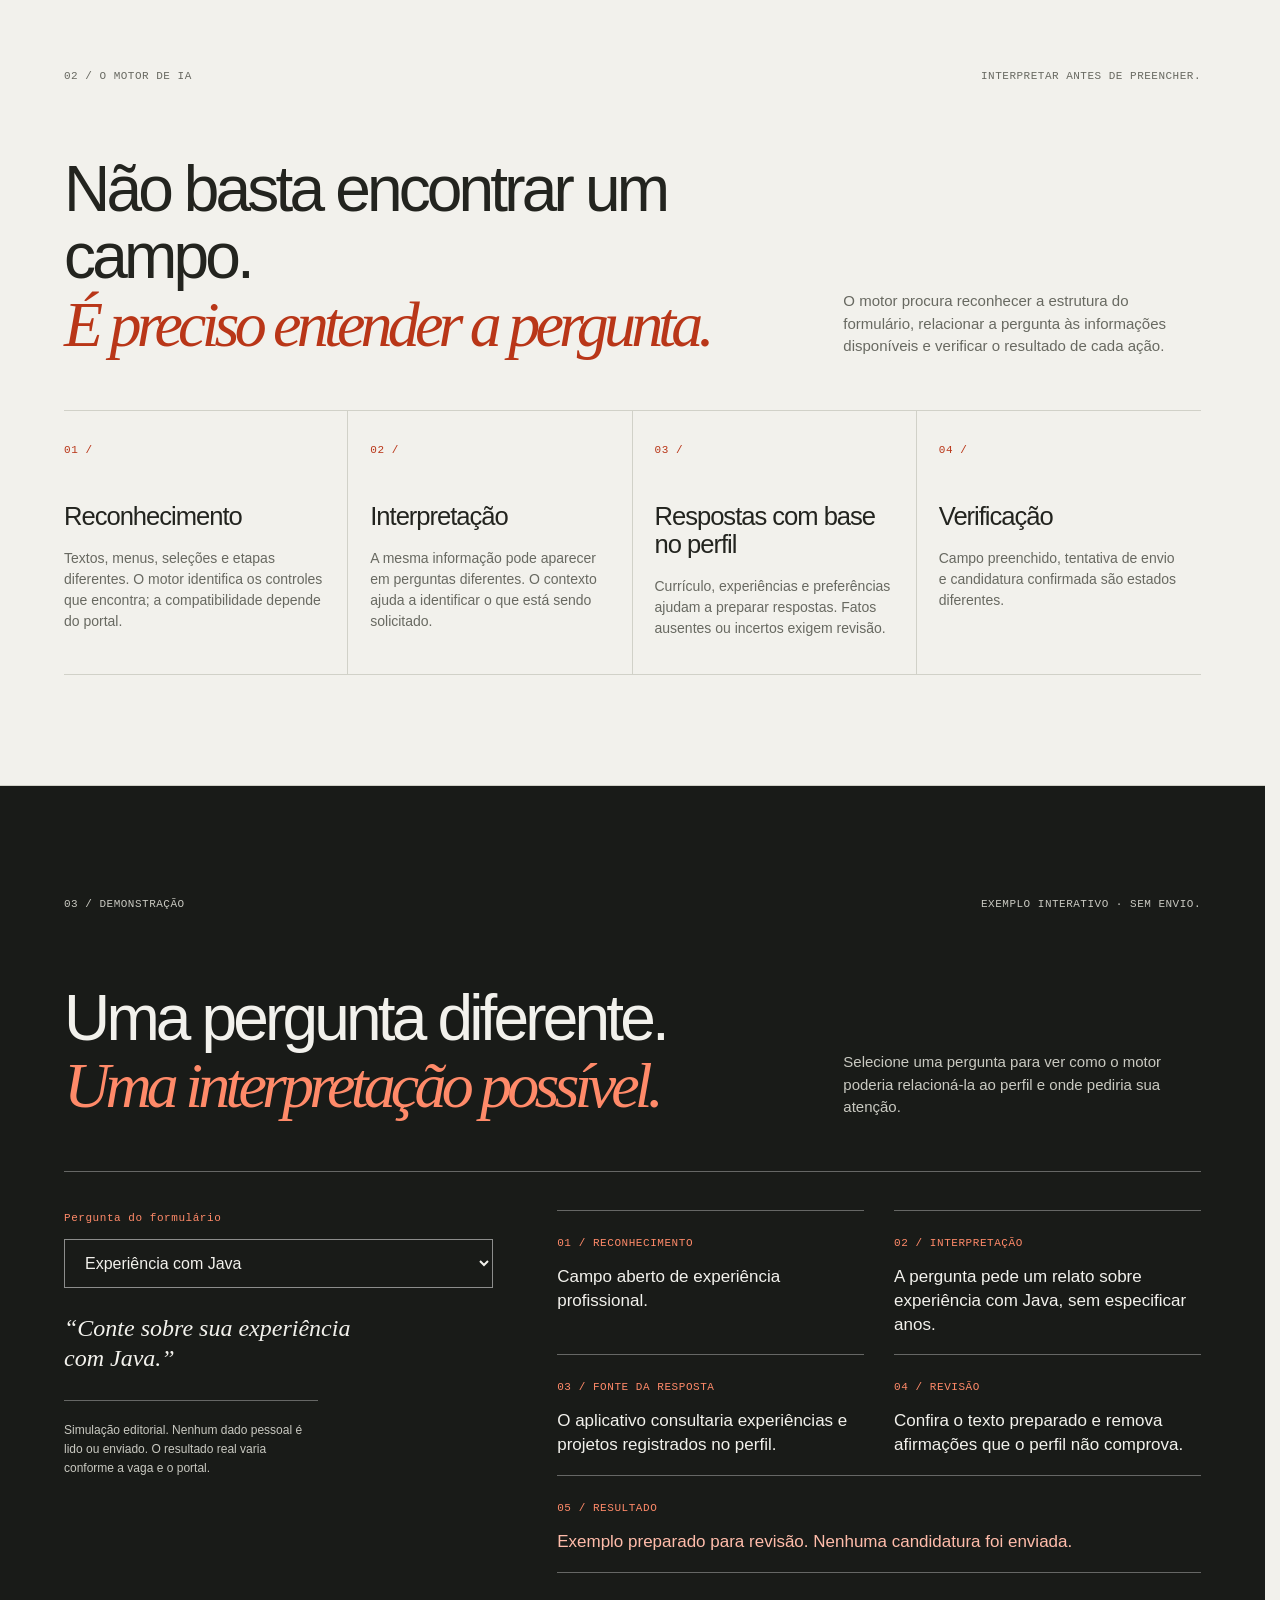
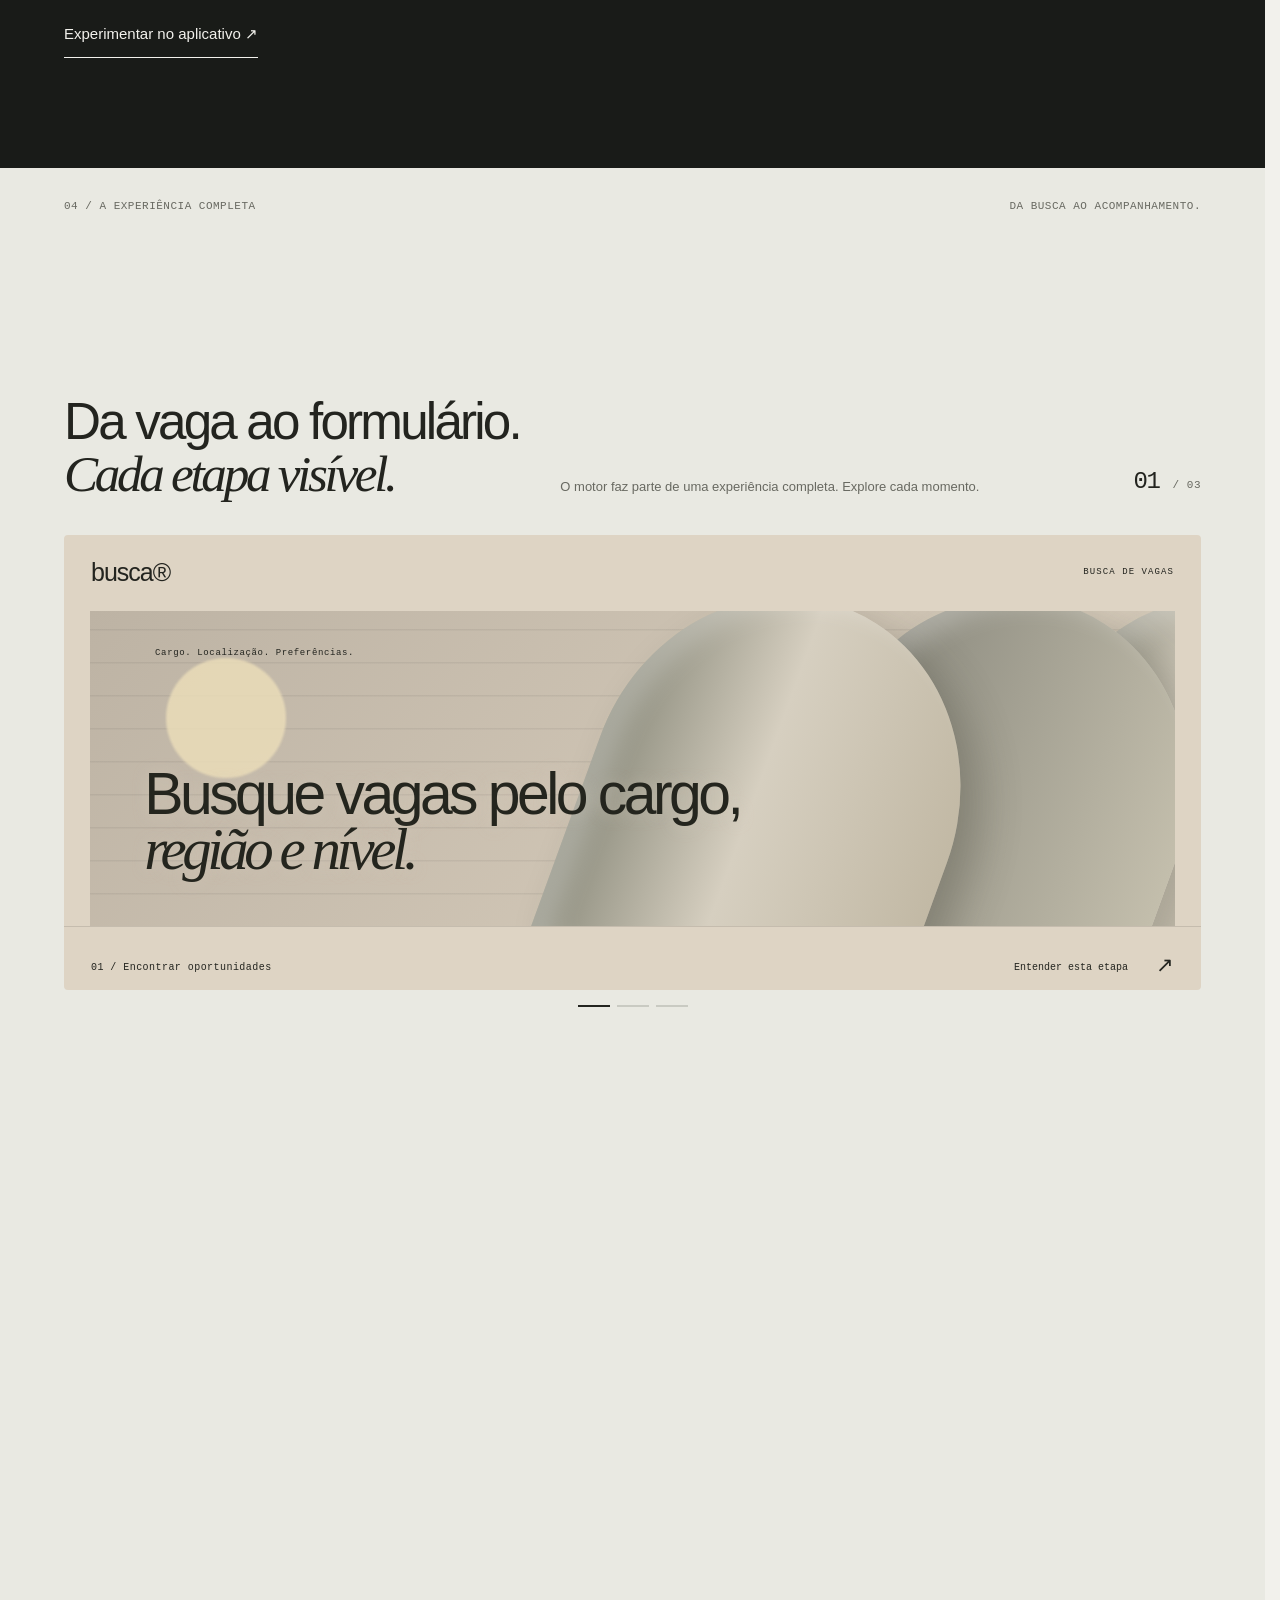
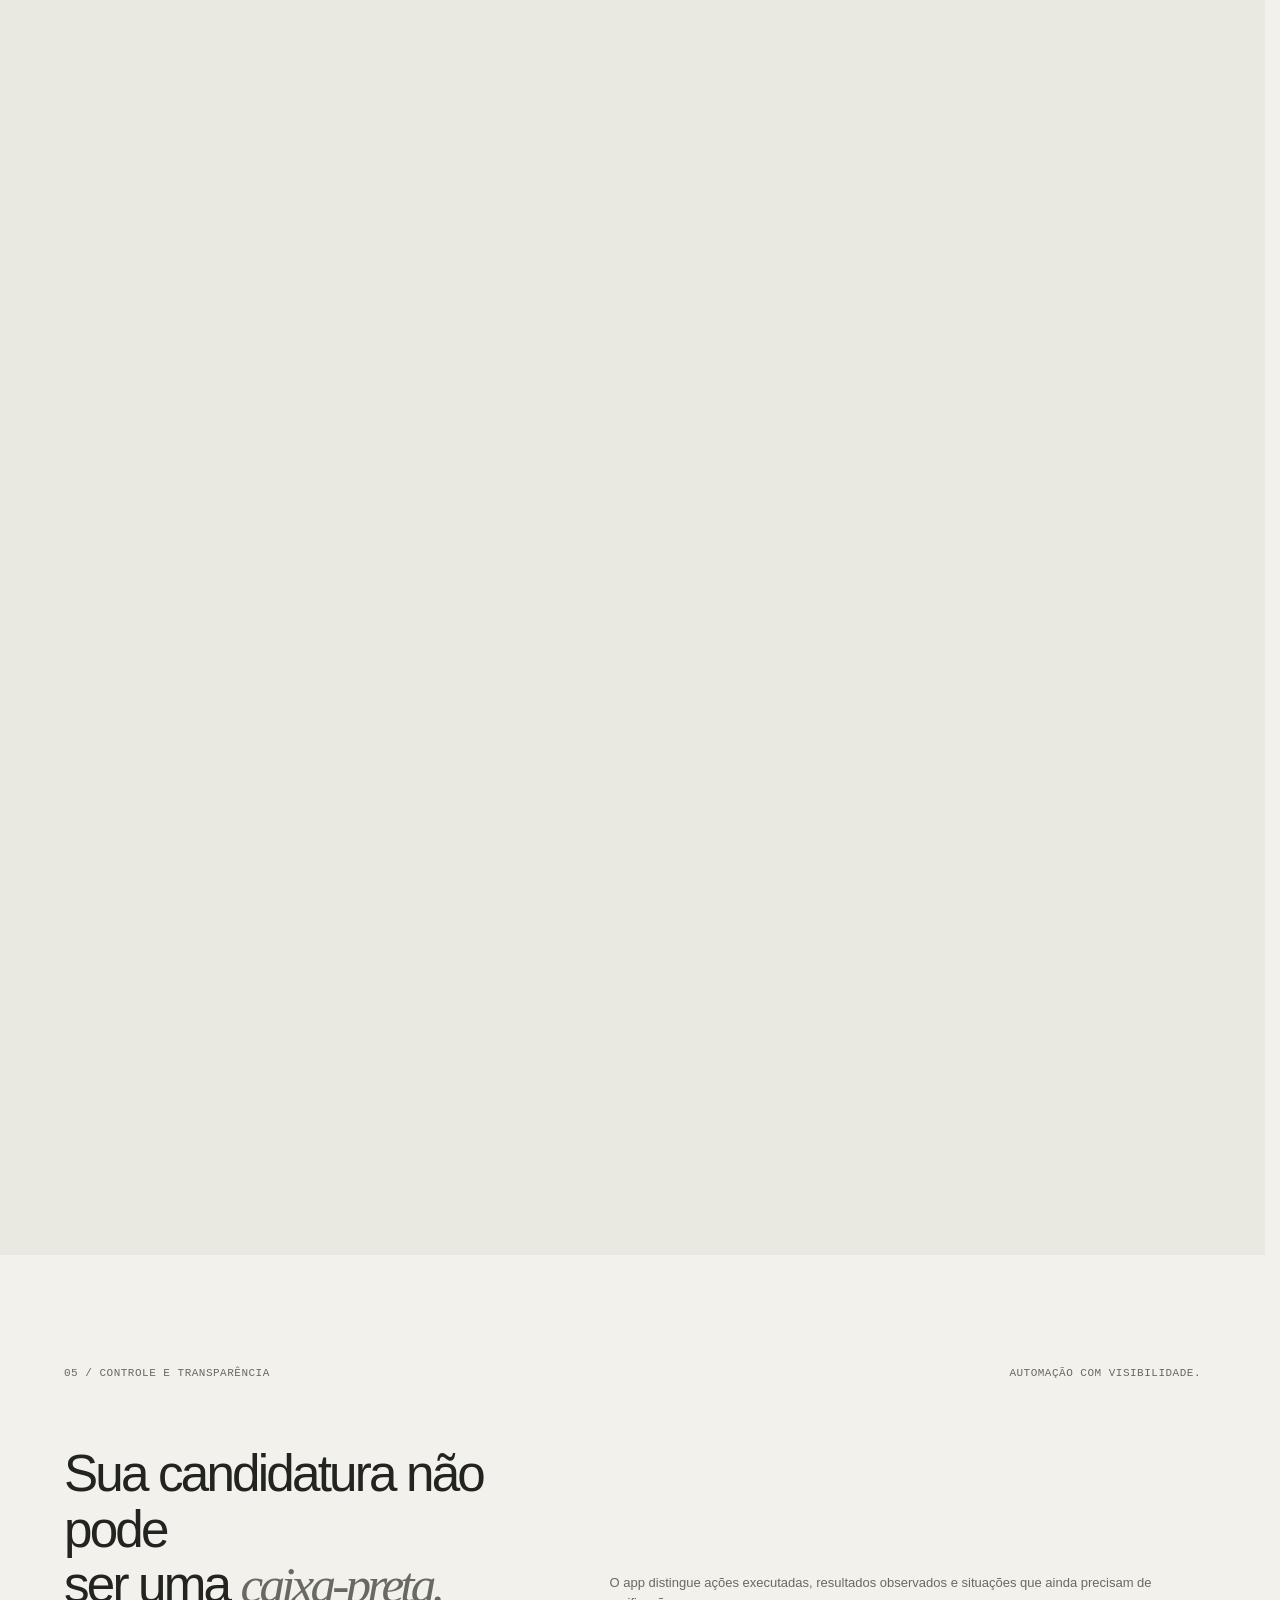
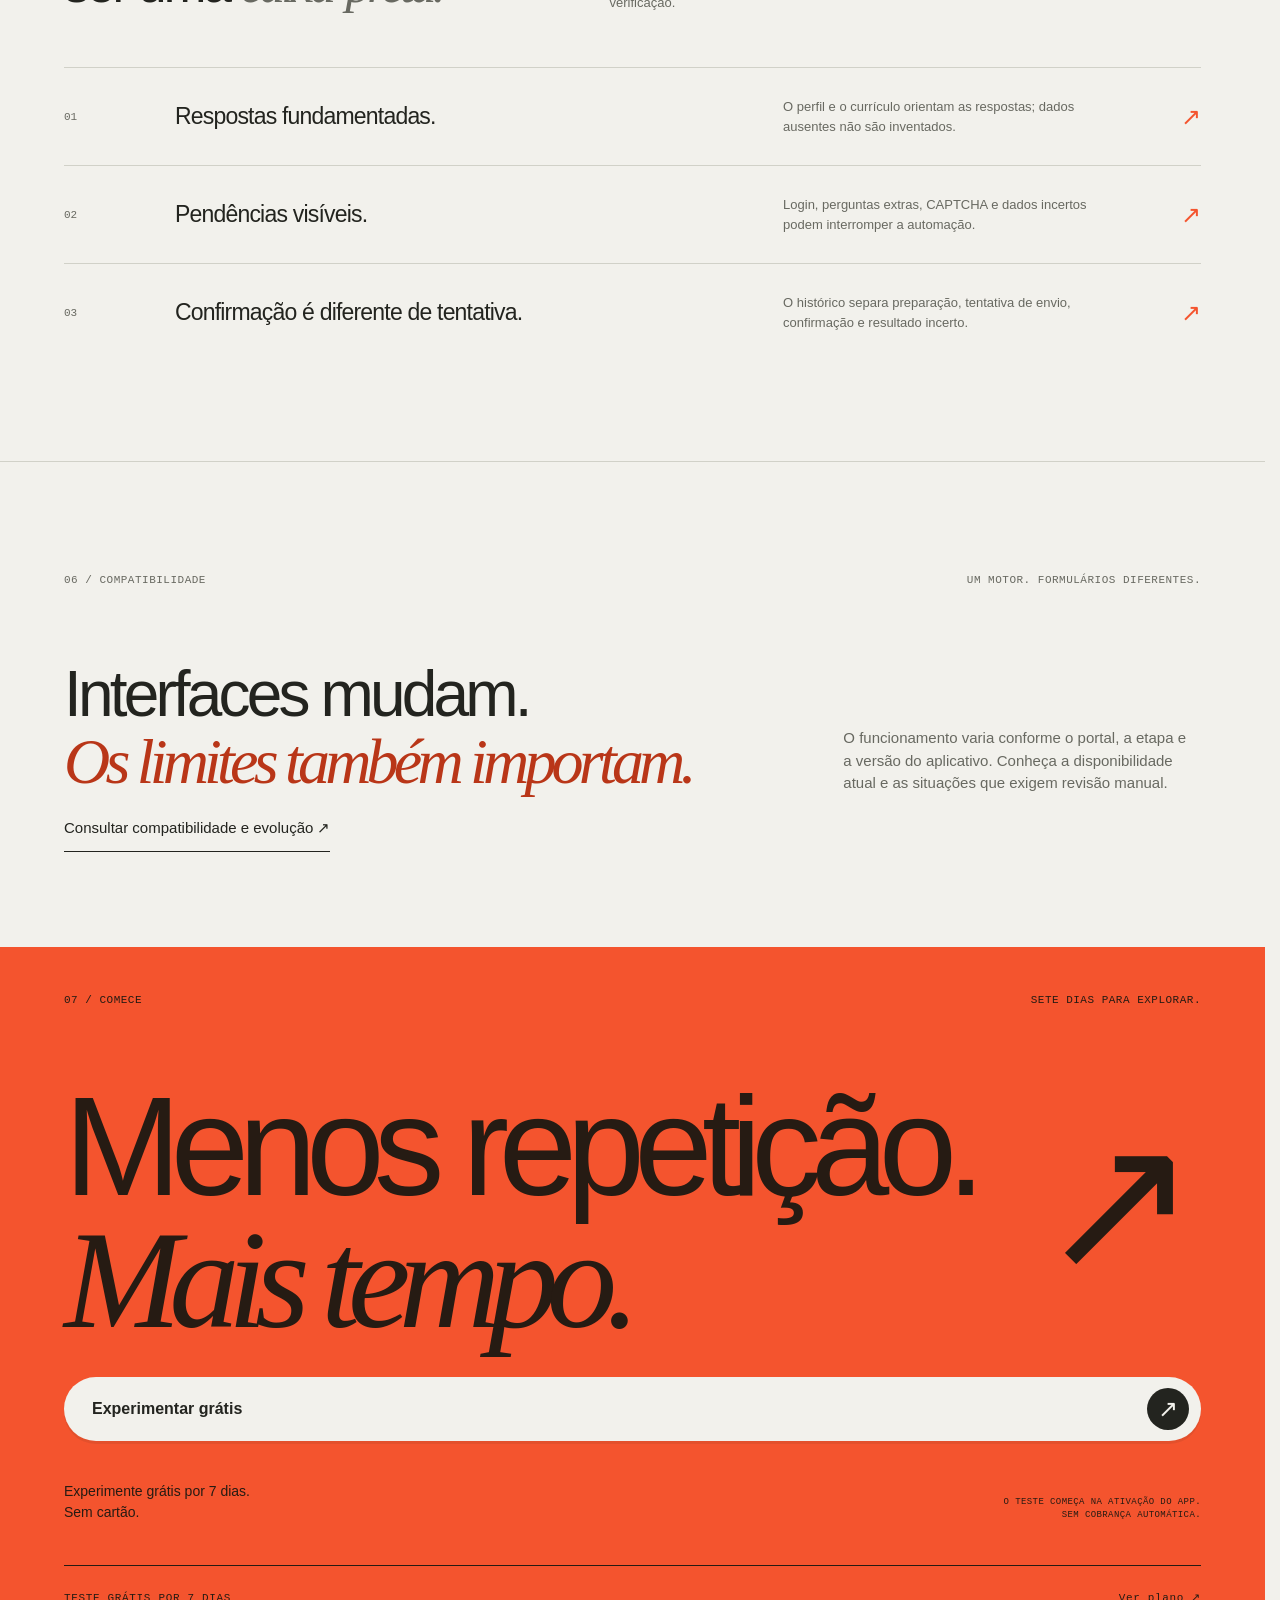
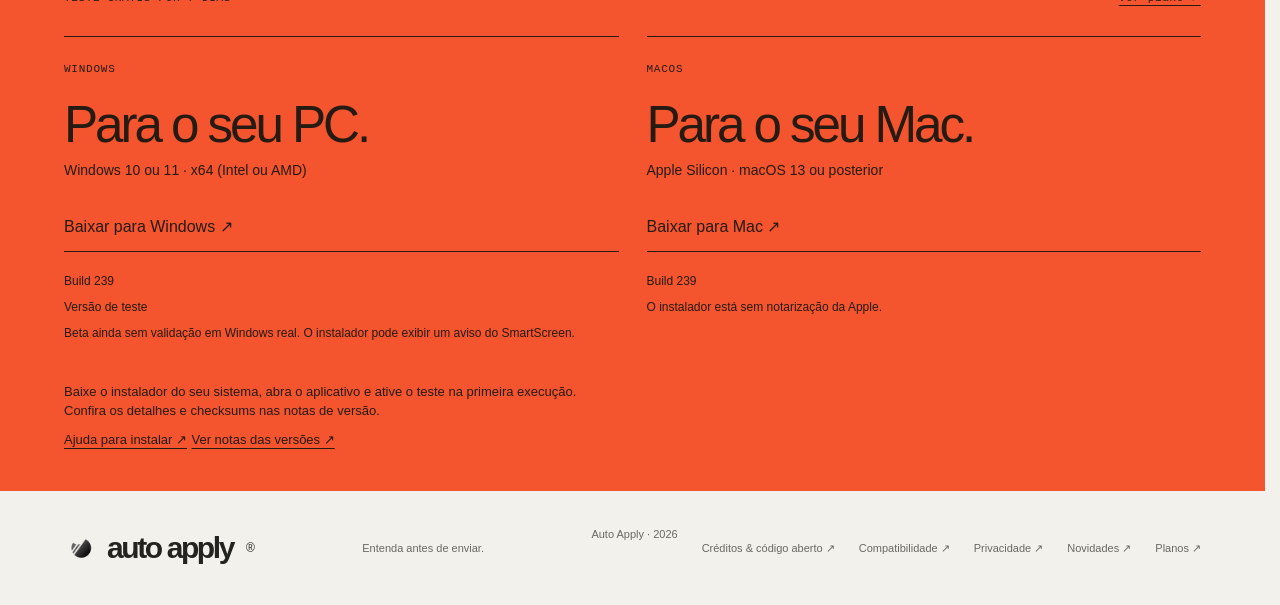
==== commit 4e01d947: "Point downloads to build 239 and disclose installer status" ====
--- a/docs/index.html
+++ b/docs/index.html
@@ -240,8 +240,8 @@
 <div class="auto-downloads" id="download">
 <div class="auto-download-heading"><span data-i18n="download.tag">TESTE GRÁTIS POR 7 DIAS</span><a data-i18n="download.plans" href="planos.html">Ver planos ↗</a></div>
 <div class="auto-download-grid">
-<article data-platform-card="windows"><span class="auto-platform">WINDOWS</span><h3 data-i18n="download.windows.title">Para o seu PC.</h3><p data-i18n="download.windows.note">Windows 10 ou 11 · x64 (Intel ou AMD)</p><a data-download-platform="windows" data-i18n="download.windows.button" href="https://github.com/SouzaEu/Auto-apply-downloads/releases/download/v2026.11.15.219-windows-beta/CV-Auto-Windows-Setup.exe">Baixar para Windows ↗</a><p class="auto-fine" data-platform-version="windows" hidden></p><p class="auto-fine" data-platform-status="windows">Versão beta</p><p class="auto-fine" data-i18n="download.windows.warning">O instalador beta pode exibir um aviso do SmartScreen.</p></article>
-<article data-platform-card="macos"><span class="auto-platform">MACOS</span><h3 data-i18n="download.macos.title">Para o seu Mac.</h3><p data-i18n="download.macos.note">Apple Silicon · macOS 13 ou posterior</p><a data-download-platform="macos" data-i18n="download.macos.button" href="https://github.com/SouzaEu/Auto-apply-downloads/releases/download/v2026.11.15.219/CV-Auto-macos-arm64.dmg">Baixar para Mac ↗</a><p class="auto-fine" data-platform-version="macos" hidden></p></article>
+<article data-platform-card="windows"><span class="auto-platform">WINDOWS</span><h3 data-i18n="download.windows.title">Para o seu PC.</h3><p data-i18n="download.windows.note">Windows 10 ou 11 · x64 (Intel ou AMD)</p><a data-download-platform="windows" data-i18n="download.windows.button" href="https://github.com/SouzaEu/Auto-apply-downloads/releases/download/v2026.11.22.239-windows-beta/CV-Auto-Windows-Setup.exe">Baixar para Windows ↗</a><p class="auto-fine" data-platform-version="windows" hidden></p><p class="auto-fine" data-platform-status="windows">Versão beta</p><p class="auto-fine" data-i18n="download.windows.warning">O instalador beta pode exibir um aviso do SmartScreen.</p></article>
+<article data-platform-card="macos"><span class="auto-platform">MACOS</span><h3 data-i18n="download.macos.title">Para o seu Mac.</h3><p data-i18n="download.macos.note">Apple Silicon · macOS 13 ou posterior</p><a data-download-platform="macos" data-i18n="download.macos.button" href="https://github.com/SouzaEu/Auto-apply-downloads/releases/download/v2026.11.22.239/CV-Auto-macos-arm64.dmg">Baixar para Mac ↗</a><p class="auto-fine" data-platform-version="macos" hidden></p><p class="auto-fine" data-i18n="download.macos.warning">O instalador está sem notarização da Apple.</p></article>
 </div>
 <p class="download-instructions" data-i18n="download.instructions">Baixe o instalador do seu sistema, abra o aplicativo e ative o teste na primeira execução. Confira os detalhes e checksums nas notas de versão.</p><a class="download-releases" href="compatibilidade.html#instalacao" data-i18n="download.help">Ajuda para instalar ↗</a> <a class="download-releases" data-i18n="plan.releases" href="https://github.com/SouzaEu/Auto-apply-downloads/releases">Ver notas das versões ↗</a>
 </div></section>
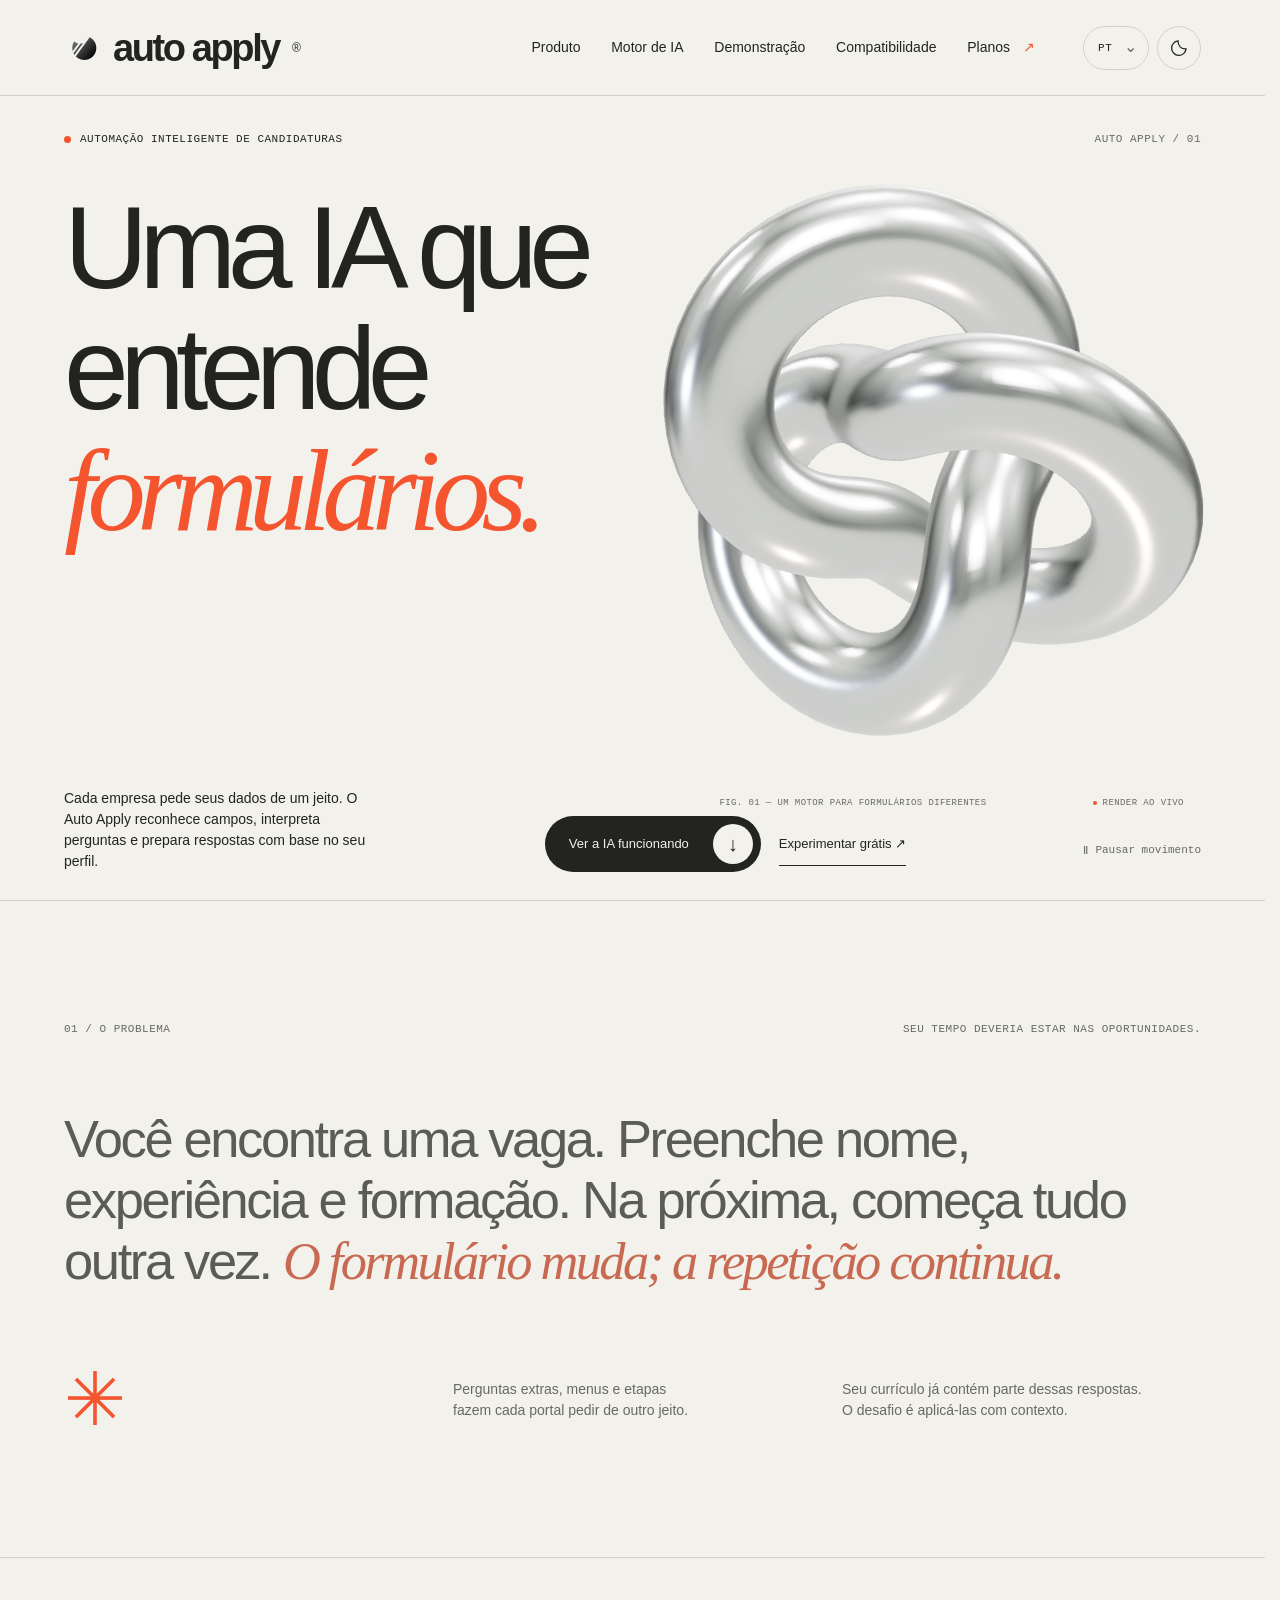
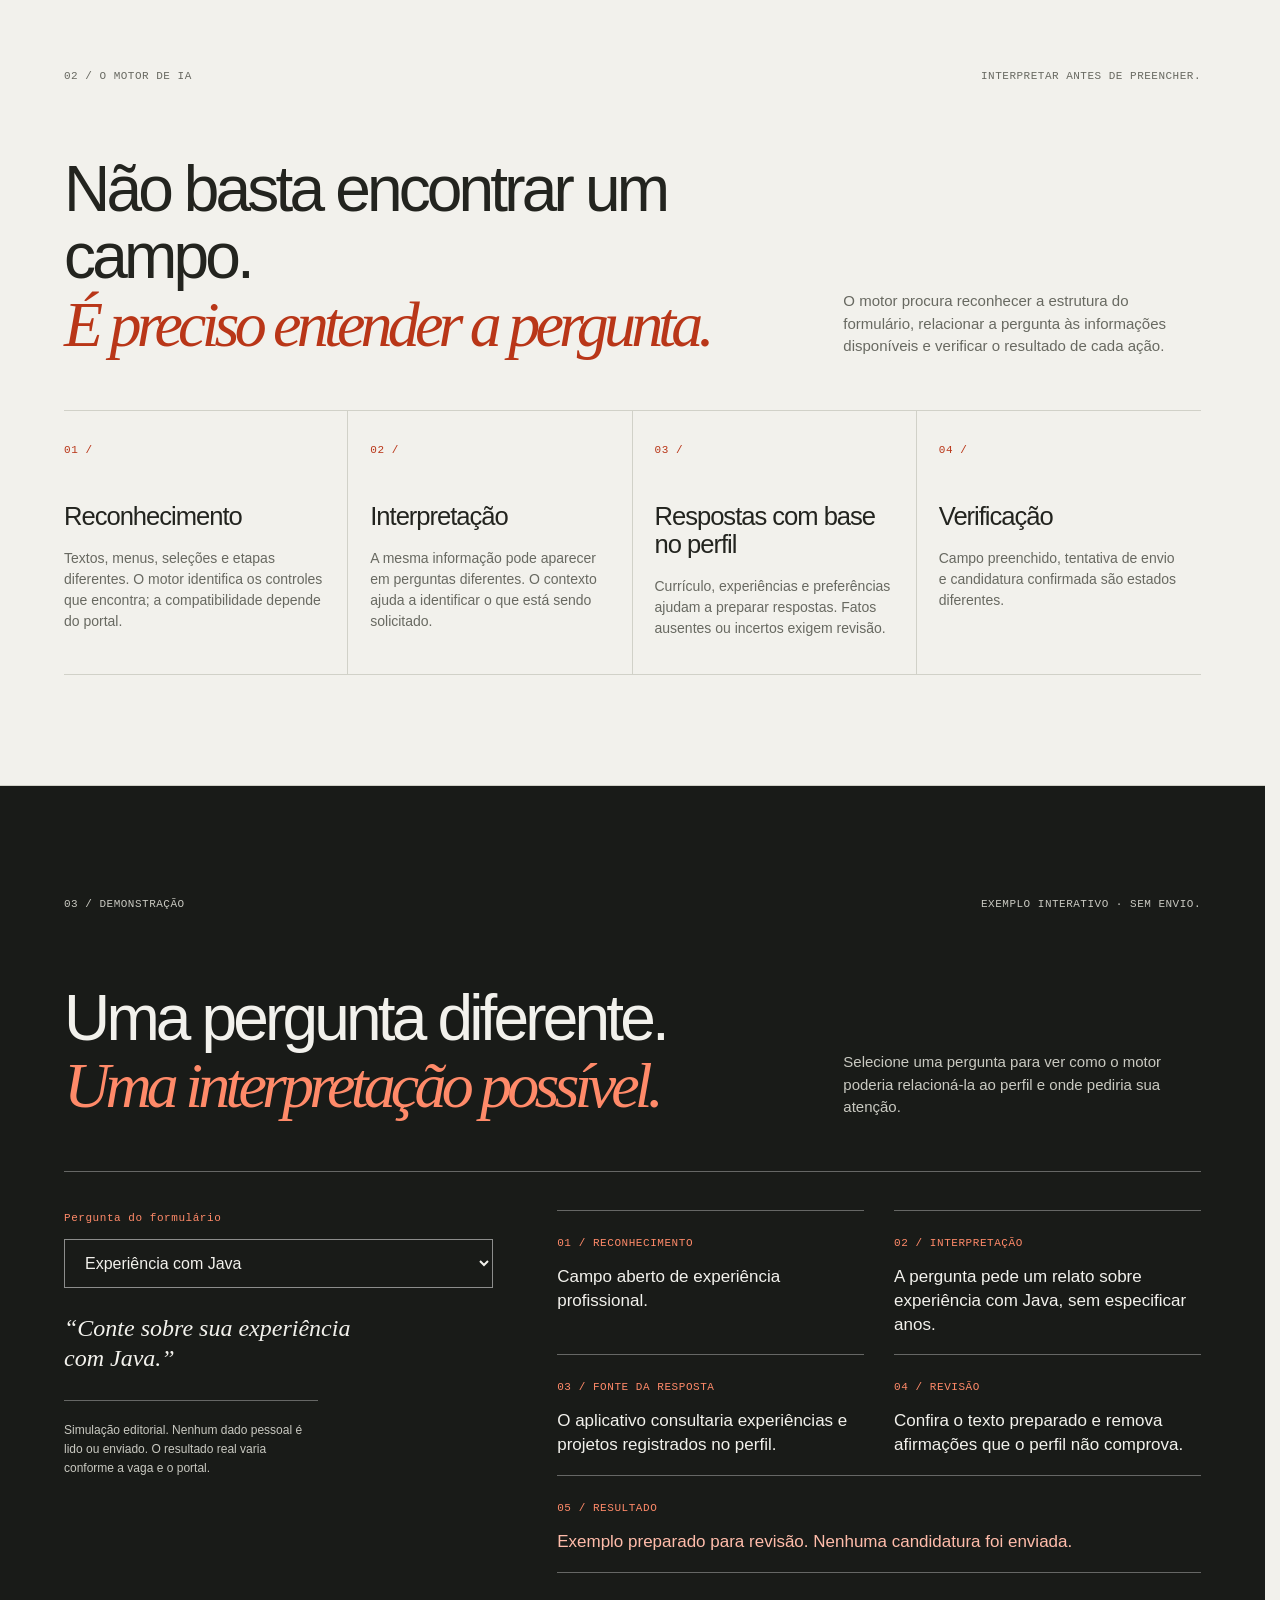
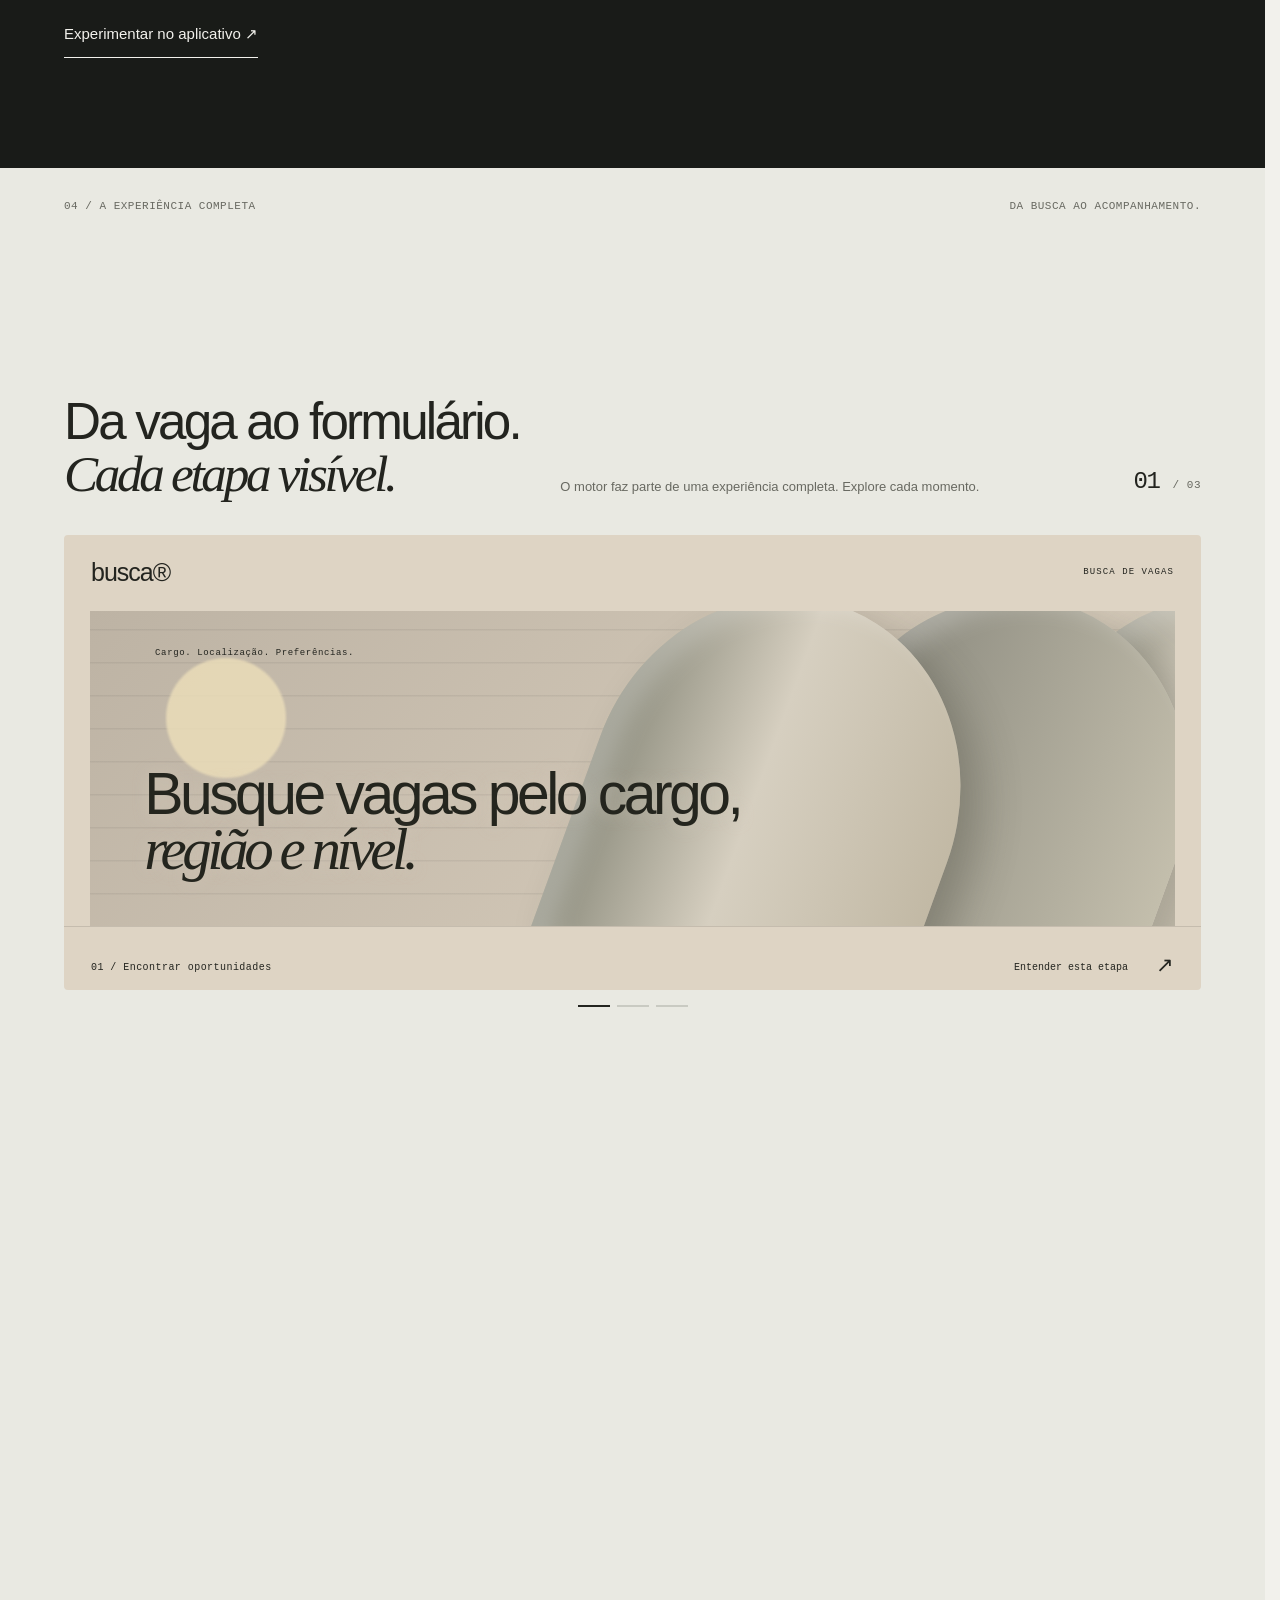
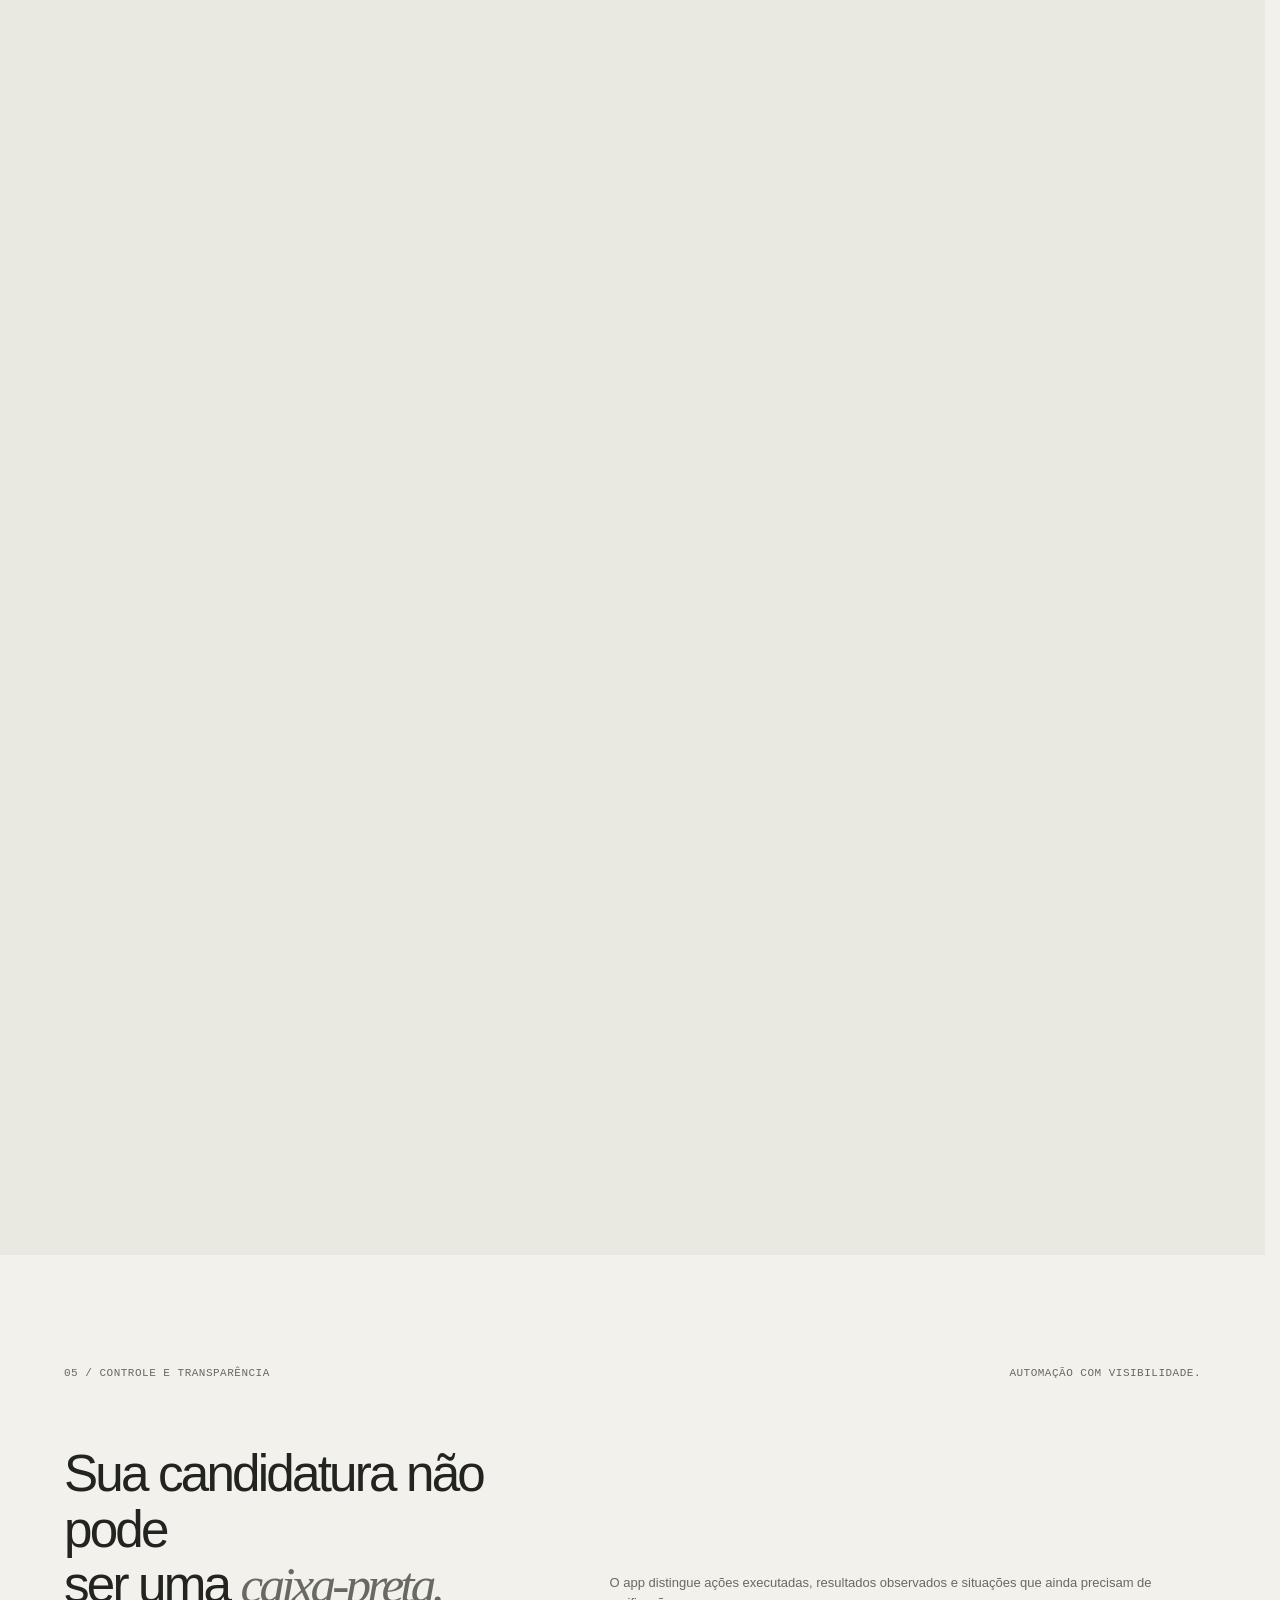
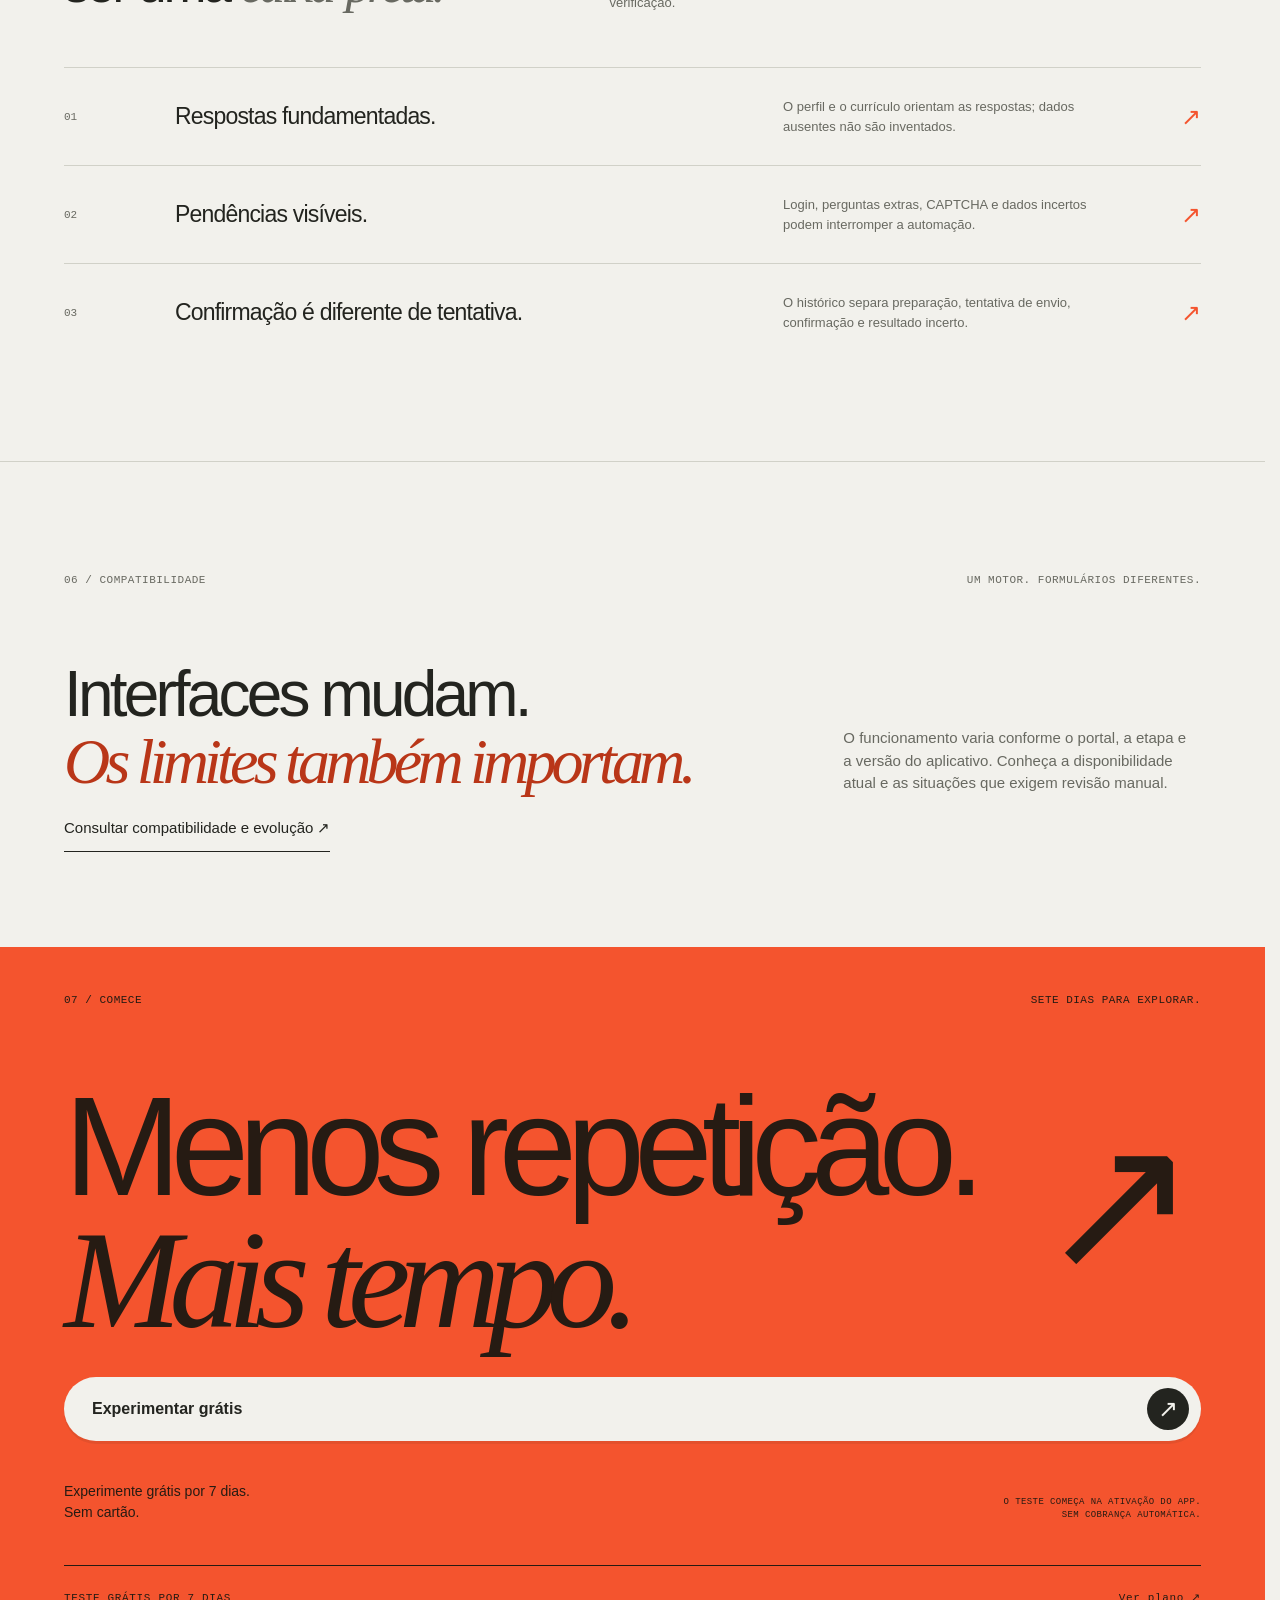
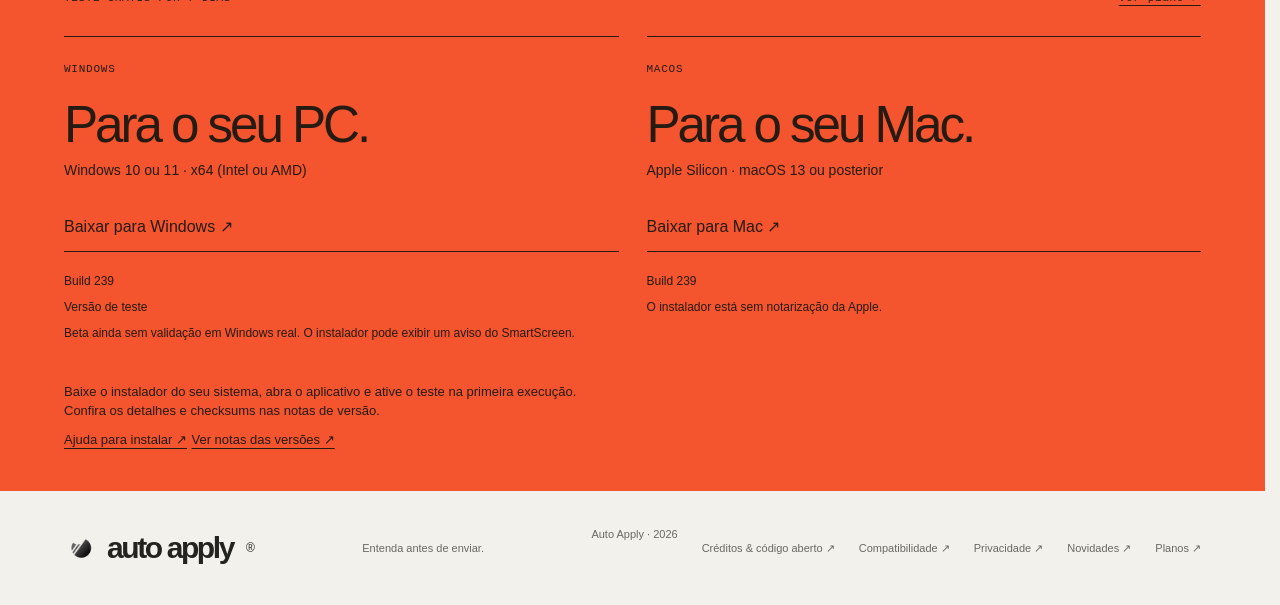
==== commit 33316317: "Use Auto Apply names for browser installer downloads" ====
--- a/docs/index.html
+++ b/docs/index.html
@@ -240,8 +240,8 @@
 <div class="auto-downloads" id="download">
 <div class="auto-download-heading"><span data-i18n="download.tag">TESTE GRÁTIS POR 7 DIAS</span><a data-i18n="download.plans" href="planos.html">Ver planos ↗</a></div>
 <div class="auto-download-grid">
-<article data-platform-card="windows"><span class="auto-platform">WINDOWS</span><h3 data-i18n="download.windows.title">Para o seu PC.</h3><p data-i18n="download.windows.note">Windows 10 ou 11 · x64 (Intel ou AMD)</p><a data-download-platform="windows" data-i18n="download.windows.button" href="https://github.com/SouzaEu/Auto-apply-downloads/releases/download/v2026.11.22.239-windows-beta/CV-Auto-Windows-Setup.exe">Baixar para Windows ↗</a><p class="auto-fine" data-platform-version="windows" hidden></p><p class="auto-fine" data-platform-status="windows">Versão beta</p><p class="auto-fine" data-i18n="download.windows.warning">O instalador beta pode exibir um aviso do SmartScreen.</p></article>
-<article data-platform-card="macos"><span class="auto-platform">MACOS</span><h3 data-i18n="download.macos.title">Para o seu Mac.</h3><p data-i18n="download.macos.note">Apple Silicon · macOS 13 ou posterior</p><a data-download-platform="macos" data-i18n="download.macos.button" href="https://github.com/SouzaEu/Auto-apply-downloads/releases/download/v2026.11.22.239/CV-Auto-macos-arm64.dmg">Baixar para Mac ↗</a><p class="auto-fine" data-platform-version="macos" hidden></p><p class="auto-fine" data-i18n="download.macos.warning">O instalador está sem notarização da Apple.</p></article>
+<article data-platform-card="windows"><span class="auto-platform">WINDOWS</span><h3 data-i18n="download.windows.title">Para o seu PC.</h3><p data-i18n="download.windows.note">Windows 10 ou 11 · x64 (Intel ou AMD)</p><a data-download-platform="windows" data-i18n="download.windows.button" href="https://auto-apply-billing.vsouzaeu.workers.dev/downloads/windows?tag=v2026.11.22.239-windows-beta">Baixar para Windows ↗</a><p class="auto-fine" data-platform-version="windows" hidden></p><p class="auto-fine" data-platform-status="windows">Versão beta</p><p class="auto-fine" data-i18n="download.windows.warning">O instalador beta pode exibir um aviso do SmartScreen.</p></article>
+<article data-platform-card="macos"><span class="auto-platform">MACOS</span><h3 data-i18n="download.macos.title">Para o seu Mac.</h3><p data-i18n="download.macos.note">Apple Silicon · macOS 13 ou posterior</p><a data-download-platform="macos" data-i18n="download.macos.button" href="https://auto-apply-billing.vsouzaeu.workers.dev/downloads/macos?tag=v2026.11.22.239">Baixar para Mac ↗</a><p class="auto-fine" data-platform-version="macos" hidden></p><p class="auto-fine" data-i18n="download.macos.warning">O instalador está sem notarização da Apple.</p></article>
 </div>
 <p class="download-instructions" data-i18n="download.instructions">Baixe o instalador do seu sistema, abra o aplicativo e ative o teste na primeira execução. Confira os detalhes e checksums nas notas de versão.</p><a class="download-releases" href="compatibilidade.html#instalacao" data-i18n="download.help">Ajuda para instalar ↗</a> <a class="download-releases" data-i18n="plan.releases" href="https://github.com/SouzaEu/Auto-apply-downloads/releases">Ver notas das versões ↗</a>
 </div></section>
